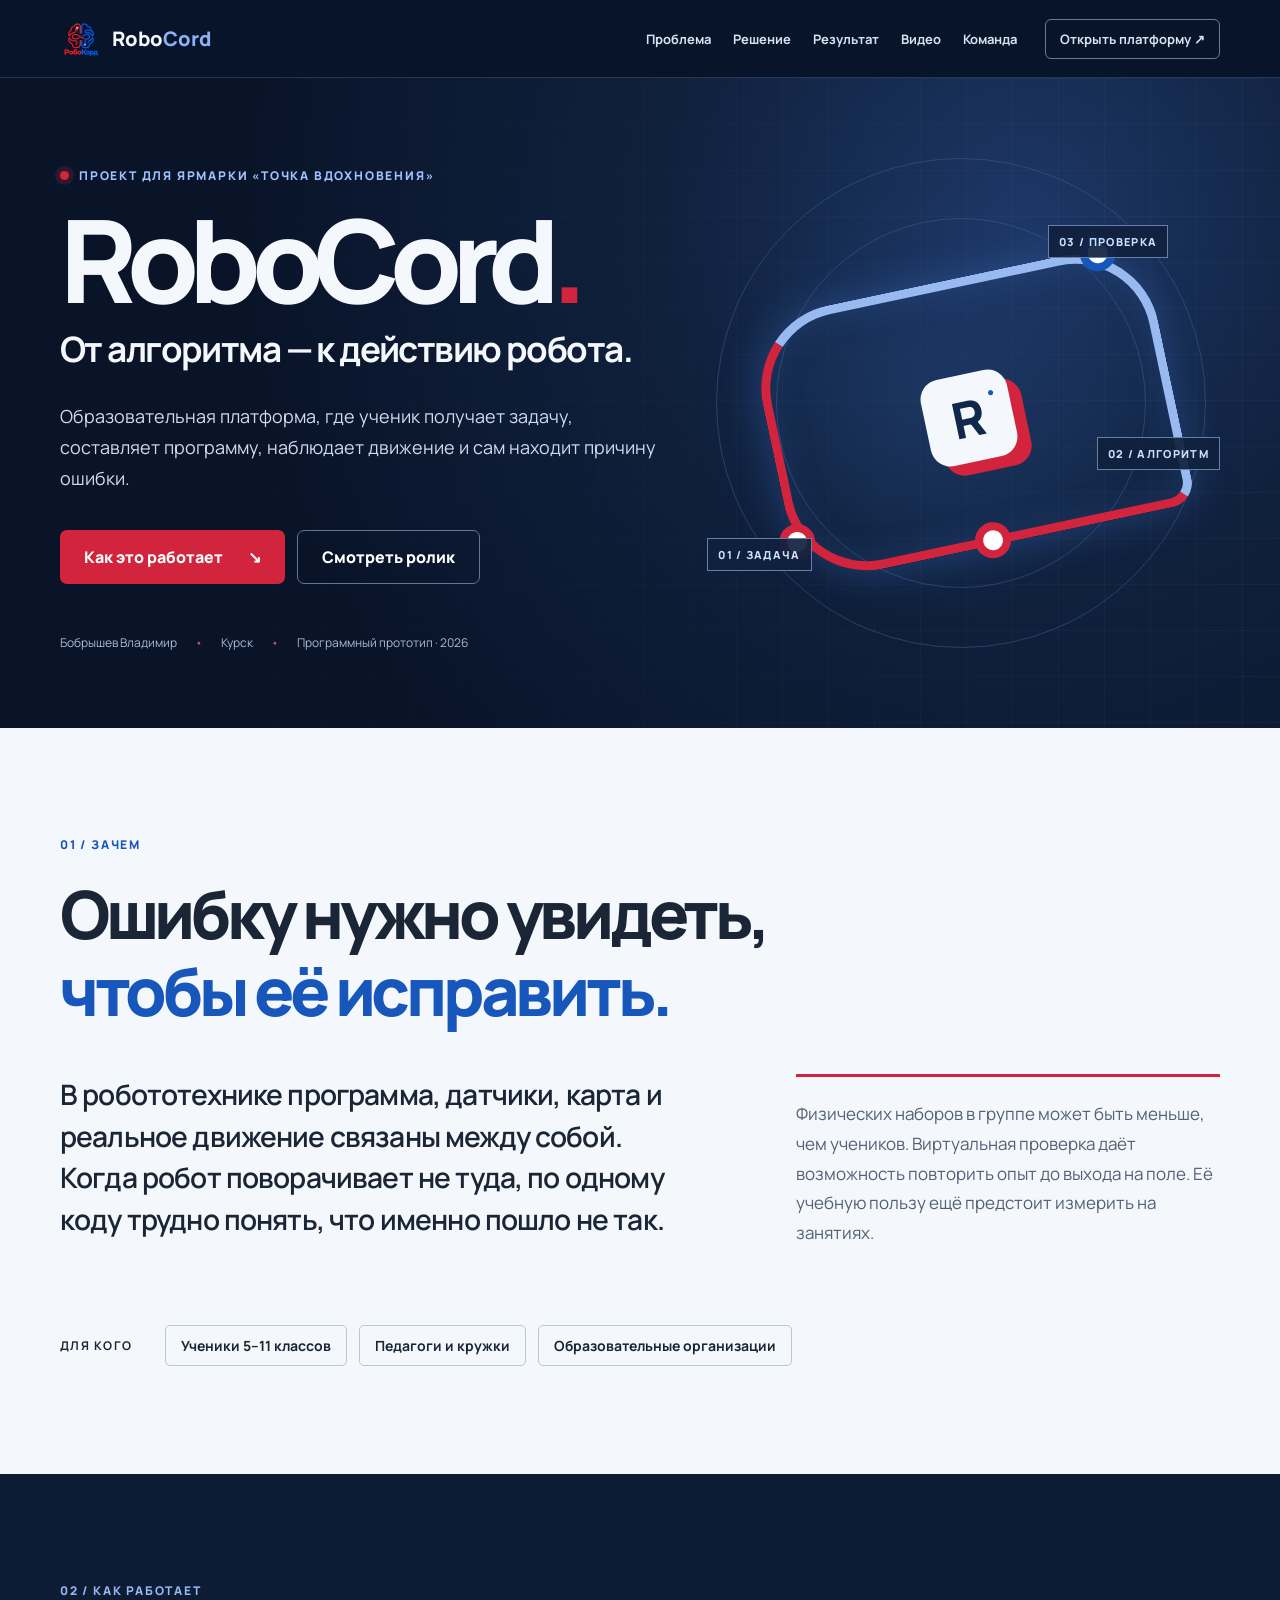
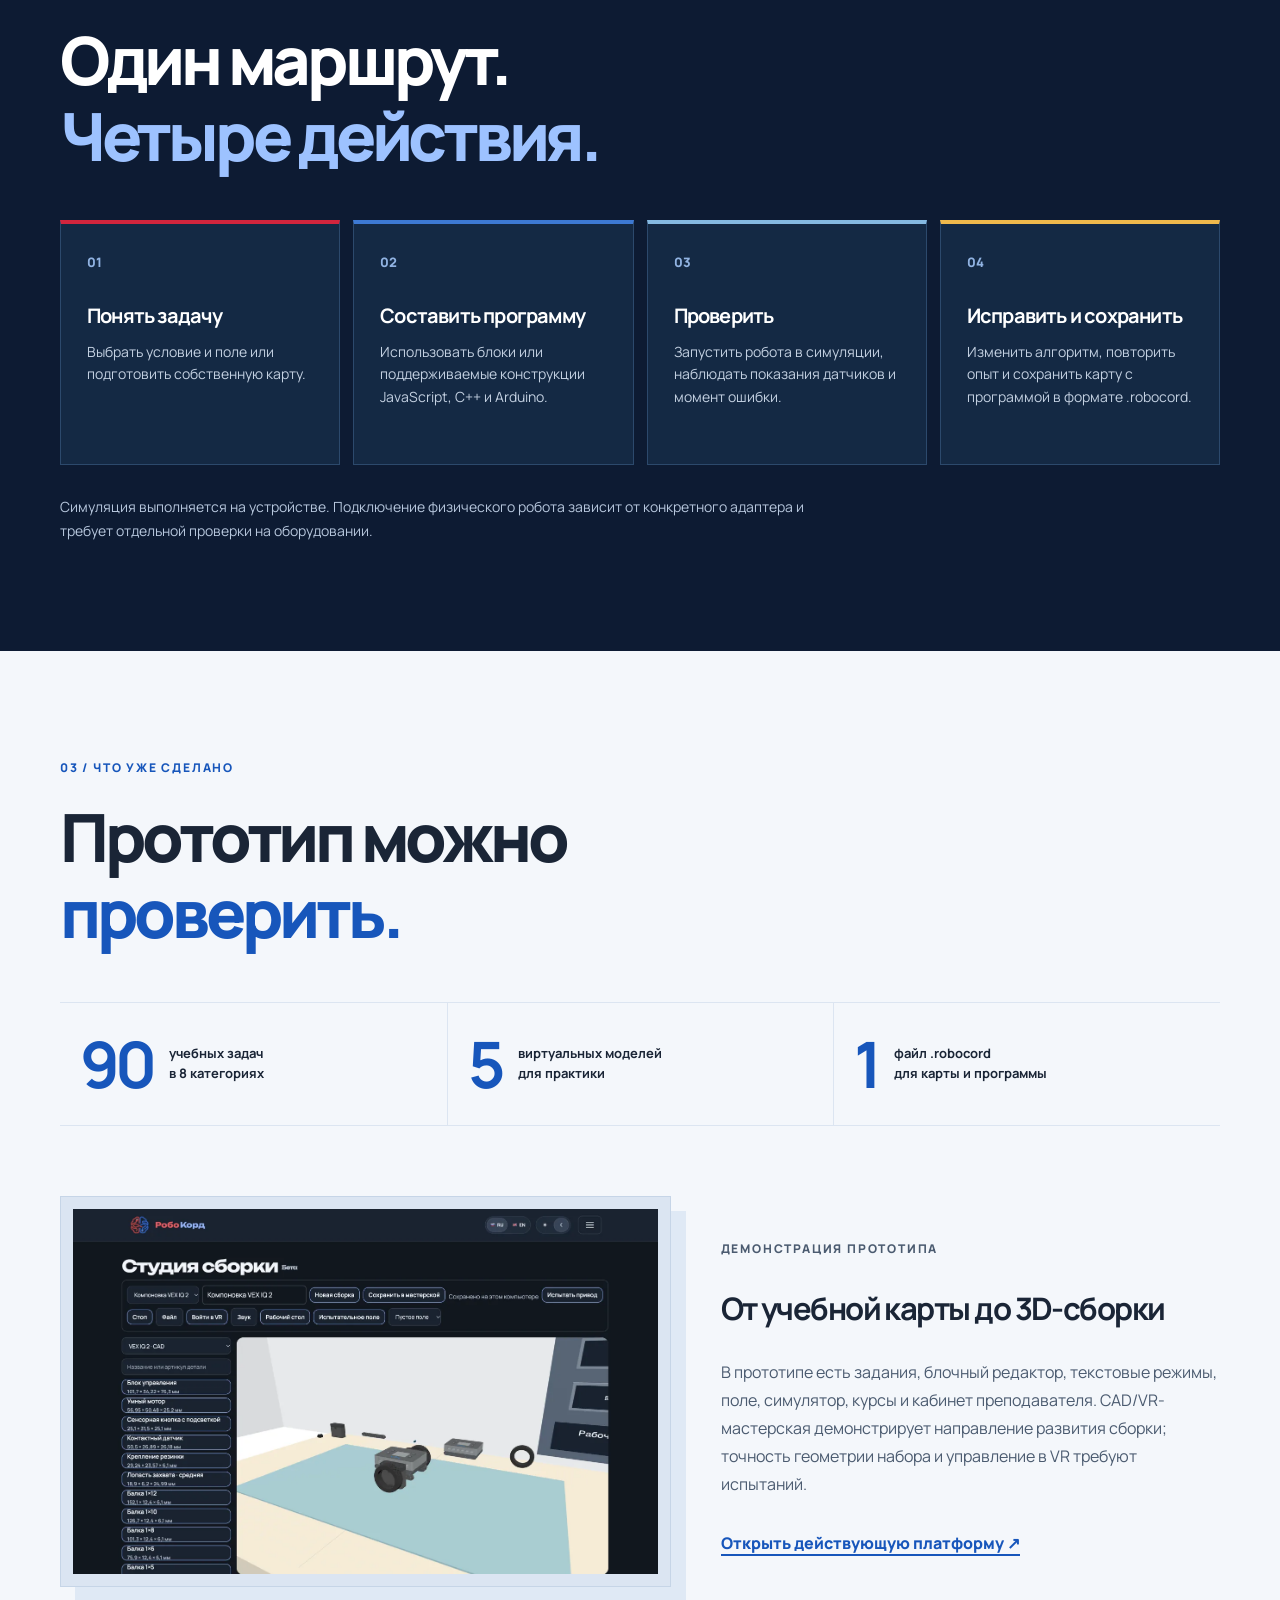
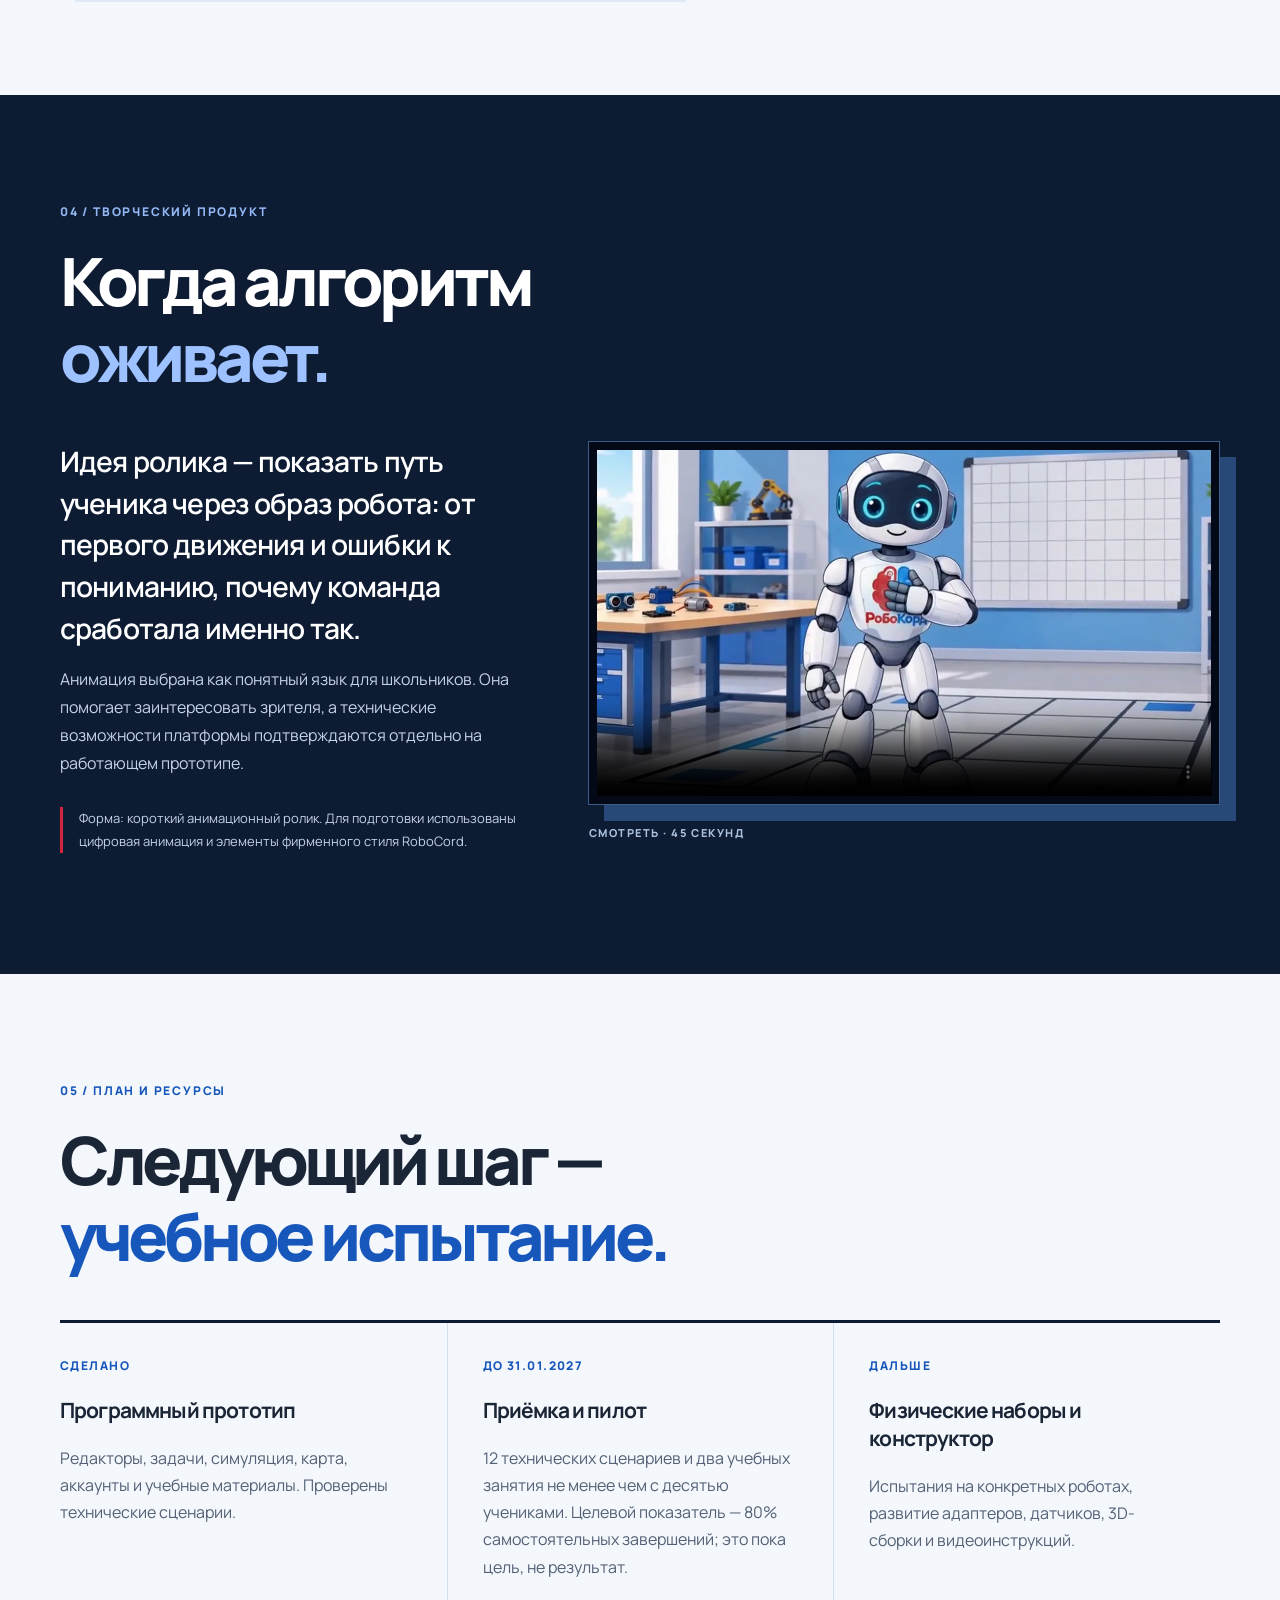
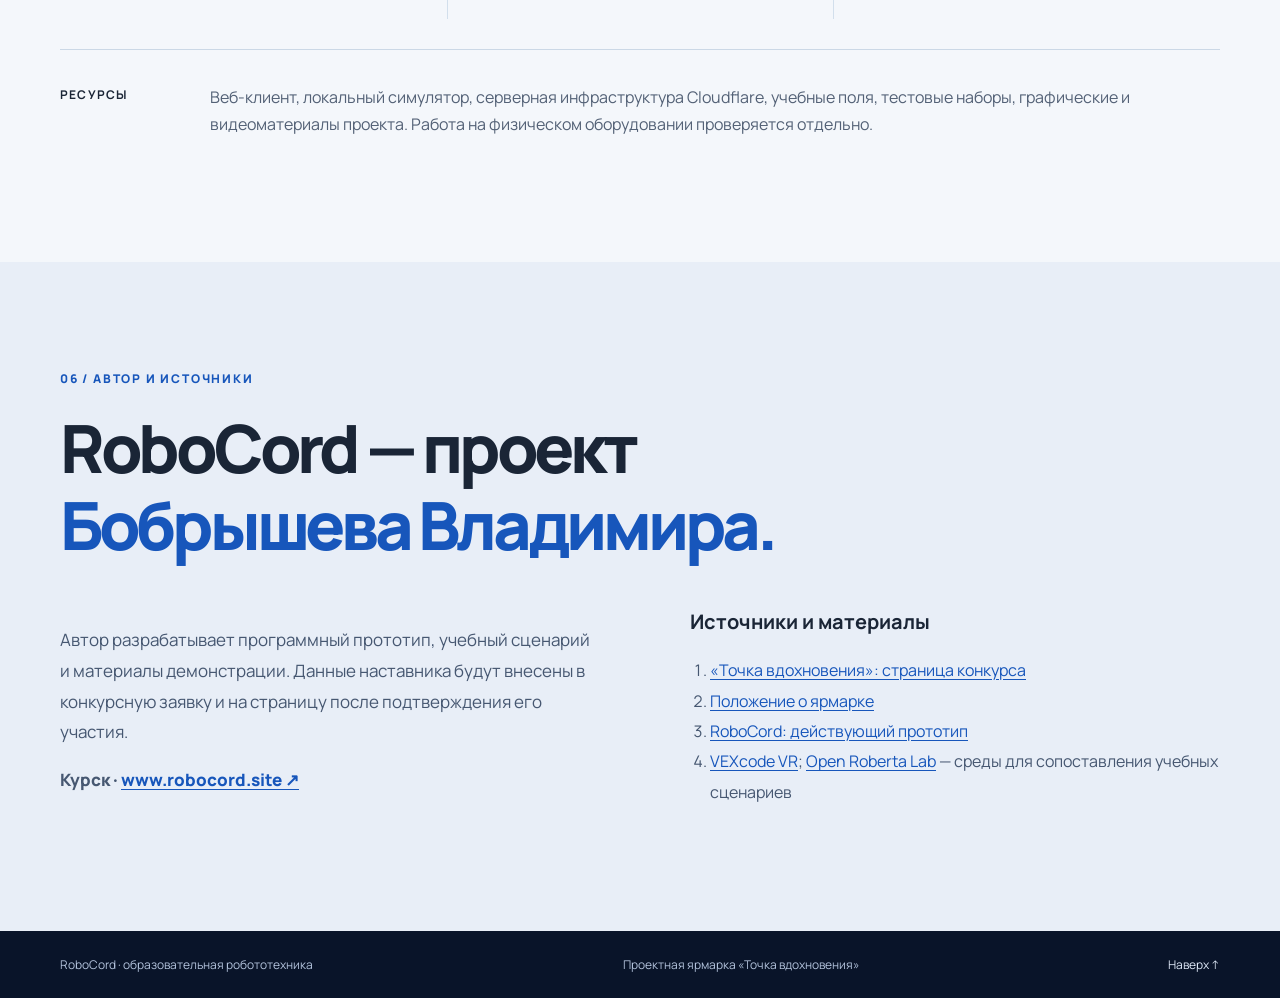
==== competition/inspiration-point/index.html @ 98445f38 "Add RoboCord inspiration point competition landing" ====
<!doctype html>
<html lang="ru">
<head>
  <meta charset="utf-8">
  <meta name="viewport" content="width=device-width, initial-scale=1">
  <meta name="theme-color" content="#0d1b33">
  <meta name="description" content="RoboCord — образовательная платформа, в которой ученик проходит путь от условия задачи до проверяемого движения робота.">
  <title>RoboCord — проект для «Точки вдохновения»</title>
  <link rel="icon" href="./assets/logo.png" type="image/png">
  <link rel="stylesheet" href="./style.css">
</head>
<body>
  <a class="skip" href="#main">К содержанию</a>
  <header class="topbar">
    <a class="brand" href="#top" aria-label="RoboCord, начало страницы"><img src="./assets/logo.png" alt="" width="42" height="42"><span>Robo<span>Cord</span></span></a>
    <nav aria-label="Разделы страницы">
      <a href="#problem">Проблема</a><a href="#solution">Решение</a><a href="#results">Результат</a><a href="#creative">Видео</a><a href="#team">Команда</a>
    </nav>
    <a class="top-link" href="https://www.robocord.site/" target="_blank" rel="noopener">Открыть платформу ↗</a>
  </header>
  <main id="main">
    <section class="hero" id="top">
      <div class="hero-grid" aria-hidden="true"></div>
      <div class="wrap hero-inner">
        <div class="hero-copy">
          <p class="eyebrow"><span class="dot"></span> Проект для ярмарки «Точка вдохновения»</p>
          <h1>RoboCord<span class="period">.</span></h1>
          <p class="hero-line">От алгоритма — к действию робота.</p>
          <p class="lead">Образовательная платформа, где ученик получает задачу, составляет программу, наблюдает движение и сам находит причину ошибки.</p>
          <div class="hero-actions"><a class="btn primary" href="#solution">Как это работает <span aria-hidden="true">↘</span></a><a class="btn ghost" href="#creative">Смотреть ролик</a></div>
          <div class="meta"><span>Бобрышев Владимир</span><span>Курск</span><span>Программный прототип · 2026</span></div>
        </div>
        <div class="hero-visual" aria-label="Схема пути от задачи к проверке">
          <div class="orbit orbit-one"></div><div class="orbit orbit-two"></div>
          <div class="track"><span class="track-start"></span><span class="track-turn"></span><span class="track-end"></span></div>
          <div class="robot-mark" aria-hidden="true">R<span>●</span></div>
          <div class="visual-note n1">01 / ЗАДАЧА</div><div class="visual-note n2">02 / АЛГОРИТМ</div><div class="visual-note n3">03 / ПРОВЕРКА</div>
        </div>
      </div>
    </section>

    <section class="section light" id="problem"><div class="wrap">
      <div class="section-head"><span class="number">01 / ЗАЧЕМ</span><h2>Ошибку нужно увидеть,<br><em>чтобы её исправить.</em></h2></div>
      <div class="two-col"><p class="large">В робототехнике программа, датчики, карта и реальное движение связаны между собой. Когда робот поворачивает не туда, по одному коду трудно понять, что именно пошло не так.</p><div class="aside"><span class="aside-line"></span><p>Физических наборов в группе может быть меньше, чем учеников. Виртуальная проверка даёт возможность повторить опыт до выхода на поле. Её учебную пользу ещё предстоит измерить на занятиях.</p></div></div>
      <div class="audience"><strong>Для кого</strong><span>Ученики 5–11 классов</span><span>Педагоги и кружки</span><span>Образовательные организации</span></div>
    </div></section>

    <section class="section dark" id="solution"><div class="wrap">
      <div class="section-head"><span class="number">02 / КАК РАБОТАЕТ</span><h2>Один маршрут.<br><em>Четыре действия.</em></h2></div>
      <div class="steps">
        <article><span>01</span><h3>Понять задачу</h3><p>Выбрать условие и поле или подготовить собственную карту.</p></article>
        <article><span>02</span><h3>Составить программу</h3><p>Использовать блоки или поддерживаемые конструкции JavaScript, C++ и Arduino.</p></article>
        <article><span>03</span><h3>Проверить</h3><p>Запустить робота в симуляции, наблюдать показания датчиков и момент ошибки.</p></article>
        <article><span>04</span><h3>Исправить и сохранить</h3><p>Изменить алгоритм, повторить опыт и сохранить карту с программой в формате .robocord.</p></article>
      </div>
      <p class="section-foot">Симуляция выполняется на устройстве. Подключение физического робота зависит от конкретного адаптера и требует отдельной проверки на оборудовании.</p>
    </div></section>

    <section class="section light" id="results"><div class="wrap">
      <div class="section-head"><span class="number">03 / ЧТО УЖЕ СДЕЛАНО</span><h2>Прототип можно<br><em>проверить.</em></h2></div>
      <div class="stats"><div><strong>90</strong><span>учебных задач<br>в 8 категориях</span></div><div><strong>5</strong><span>виртуальных моделей<br>для практики</span></div><div><strong>1</strong><span>файл .robocord<br>для карты и программы</span></div></div>
      <div class="evidence"><div class="evidence-image"><img src="./assets/cad.webp" alt="Экран конструктора RoboCord с демонстрационной 3D-сборкой" loading="lazy"></div><div class="evidence-copy"><p class="kicker">ДЕМОНСТРАЦИЯ ПРОТОТИПА</p><h3>От учебной карты до 3D-сборки</h3><p>В прототипе есть задания, блочный редактор, текстовые режимы, поле, симулятор, курсы и кабинет преподавателя. CAD/VR-мастерская демонстрирует направление развития сборки; точность геометрии набора и управление в VR требуют испытаний.</p><a class="inline-link" href="https://www.robocord.site/" target="_blank" rel="noopener">Открыть действующую платформу ↗</a></div></div>
    </div></section>

    <section class="section dark" id="creative"><div class="wrap">
      <div class="section-head"><span class="number">04 / ТВОРЧЕСКИЙ ПРОДУКТ</span><h2>Когда алгоритм<br><em>оживает.</em></h2></div>
      <div class="creative-grid"><div><p class="large">Идея ролика — показать путь ученика через образ робота: от первого движения и ошибки к пониманию, почему команда сработала именно так.</p><p>Анимация выбрана как понятный язык для школьников. Она помогает заинтересовать зрителя, а технические возможности платформы подтверждаются отдельно на работающем прототипе.</p><p class="caption">Форма: короткий анимационный ролик. Для подготовки использованы цифровая анимация и элементы фирменного стиля RoboCord.</p></div><div class="video-shell"><video controls preload="metadata" playsinline poster="./assets/video-poster.webp" aria-label="Анимационный ролик RoboCord"><source src="./assets/inspiration.mp4" type="video/mp4">Ваш браузер не поддерживает видео.</video><span class="video-label">СМОТРЕТЬ · 45 СЕКУНД</span></div></div>
    </div></section>

    <section class="section light" id="plan"><div class="wrap">
      <div class="section-head"><span class="number">05 / ПЛАН И РЕСУРСЫ</span><h2>Следующий шаг —<br><em>учебное испытание.</em></h2></div>
      <div class="timeline"><div><span>СДЕЛАНО</span><h3>Программный прототип</h3><p>Редакторы, задачи, симуляция, карта, аккаунты и учебные материалы. Проверены технические сценарии.</p></div><div><span>ДО 31.01.2027</span><h3>Приёмка и пилот</h3><p>12 технических сценариев и два учебных занятия не менее чем с десятью учениками. Целевой показатель — 80% самостоятельных завершений; это пока цель, не результат.</p></div><div><span>ДАЛЬШЕ</span><h3>Физические наборы и конструктор</h3><p>Испытания на конкретных роботах, развитие адаптеров, датчиков, 3D-сборки и видеоинструкций.</p></div></div>
      <div class="resources"><strong>Ресурсы</strong><p>Веб-клиент, локальный симулятор, серверная инфраструктура Cloudflare, учебные поля, тестовые наборы, графические и видеоматериалы проекта. Работа на физическом оборудовании проверяется отдельно.</p></div>
    </div></section>

    <section class="section bottom" id="team"><div class="wrap">
      <div class="section-head"><span class="number">06 / АВТОР И ИСТОЧНИКИ</span><h2>RoboCord — проект<br><em>Бобрышева Владимира.</em></h2></div>
      <div class="bottom-grid"><div><p>Автор разрабатывает программный прототип, учебный сценарий и материалы демонстрации. Данные наставника будут внесены в конкурсную заявку и на страницу после подтверждения его участия.</p><p class="contact">Курск · <a href="https://www.robocord.site/" target="_blank" rel="noopener">www.robocord.site ↗</a></p></div><div><h3>Источники и материалы</h3><ol><li><a href="https://expotechjunior.ru/inspiration_point" target="_blank" rel="noopener">«Точка вдохновения»: страница конкурса</a></li><li><a href="https://disk.yandex.ru/i/tKNtdREkOqdu2g" target="_blank" rel="noopener">Положение о ярмарке</a></li><li><a href="https://www.robocord.site/" target="_blank" rel="noopener">RoboCord: действующий прототип</a></li><li><a href="https://www.vexrobotics.com/vexcode/vr" target="_blank" rel="noopener">VEXcode VR</a>; <a href="https://lab.open-roberta.org/" target="_blank" rel="noopener">Open Roberta Lab</a> — среды для сопоставления учебных сценариев</li></ol></div></div>
    </div></section>
  </main>
  <footer><div class="wrap footer-inner"><span>RoboCord · образовательная робототехника</span><span>Проектная ярмарка «Точка вдохновения»</span><a href="#top">Наверх ↑</a></div></footer>
</body>
</html>
---- competition/inspiration-point/style.css ----
@import url('https://fonts.googleapis.com/css2?family=Manrope:wght@400;500;600;700;800&display=swap');
:root{--navy:#0d1b33;--deep:#091429;--blue:#1756bb;--red:#d2253d;--ink:#1a2536;--light:#f4f7fb;--muted:#a4b2c8;--line:#dce5f1}
*{box-sizing:border-box}html{scroll-behavior:smooth}body{margin:0;background:var(--deep);color:var(--light);font-family:Manrope,Arial,sans-serif}a{color:inherit}img,video{max-width:100%;display:block}button,a{touch-action:manipulation}.skip{position:absolute;left:-9999px;top:10px;background:white;color:var(--ink);padding:12px;z-index:20}.skip:focus{left:10px}.wrap{width:min(1160px,calc(100% - 48px));margin:auto}
.topbar{min-height:78px;padding:12px max(24px,calc((100vw - 1160px)/2));display:flex;align-items:center;gap:28px;background:rgba(9,20,41,.96);border-bottom:1px solid #263750;position:relative;z-index:5}.brand{display:flex;gap:10px;align-items:center;text-decoration:none;font-size:20px;font-weight:800;white-space:nowrap}.brand img{object-fit:contain}.brand span span{color:#8db2f2}.topbar nav{display:flex;gap:22px;margin-left:auto}.topbar nav a,.top-link{text-decoration:none;color:#d8e3f2;font-size:13px;font-weight:700}.topbar nav a:hover,.top-link:hover{color:#fff}.top-link{padding:10px 14px;border:1px solid #647b9e;border-radius:6px;white-space:nowrap}
.hero{position:relative;overflow:hidden;background:radial-gradient(circle at 80% 22%,#1d3766 0,#10213e 31%,var(--deep) 68%);min-height:650px}.hero-grid{position:absolute;inset:0;background-image:linear-gradient(#ffffff08 1px,transparent 1px),linear-gradient(90deg,#ffffff08 1px,transparent 1px);background-size:46px 46px;mask-image:linear-gradient(90deg,transparent,#000)}.hero-inner{position:relative;display:grid;grid-template-columns:1.08fr .92fr;gap:34px;align-items:center;min-height:650px;padding:70px 0}.eyebrow,.number,.kicker{font-weight:800;letter-spacing:.15em;font-size:12px;text-transform:uppercase}.eyebrow{color:#9fc3ff;display:flex;align-items:center;gap:10px}.dot{width:9px;height:9px;border-radius:50%;background:var(--red);box-shadow:0 0 0 5px #d2253d30}.hero h1{font-size:clamp(64px,9vw,132px);letter-spacing:-.085em;line-height:1;margin:18px 0 8px;font-weight:800}.period{color:var(--red)}.hero-line{font-size:clamp(21px,2.8vw,35px);font-weight:700;letter-spacing:-.045em;margin:0 0 28px}.lead{font-size:18px;line-height:1.72;color:#cfdbec;max-width:600px}.hero-actions{display:flex;gap:12px;flex-wrap:wrap;margin:36px 0 50px}.btn{padding:15px 24px;border-radius:7px;font-weight:800;text-decoration:none;display:inline-flex;gap:25px;align-items:center}.primary{background:var(--red);color:white}.primary:hover{background:#ed3550}.ghost{border:1px solid #607798;color:white}.ghost:hover{background:#223a5f}.meta{display:flex;flex-wrap:wrap;gap:18px;color:#aabbd1;font-size:12px}.meta span+span:before{content:'•';margin-right:18px;color:#e04a61}
.hero-visual{position:relative;height:480px;align-self:center;background:radial-gradient(circle at 45% 50%,#22447870 0,transparent 58%)}.orbit{position:absolute;border:1px solid #41628d80;border-radius:50%;left:50%;top:50%;transform:translate(-50%,-50%)}.orbit-one{width:370px;height:370px}.orbit-two{width:490px;height:490px}.track{position:absolute;left:13%;right:9%;top:24%;bottom:20%;border:9px solid #98baf1;border-left-color:var(--red);border-bottom-color:var(--red);border-radius:85px 85px 25px 85px;transform:rotate(-12deg);box-shadow:0 0 40px #5595ff40,inset 0 0 35px #5595ff25}.track-start,.track-end,.track-turn{position:absolute;width:20px;height:20px;border-radius:50%;background:white;box-shadow:0 0 0 8px #d2253d}.track-start{left:-14px;bottom:25px}.track-end{right:26px;top:-14px;box-shadow:0 0 0 8px #1756bb}.track-turn{left:46%;bottom:-14px}.robot-mark{position:absolute;top:44%;left:43%;width:88px;height:88px;border-radius:20px;background:#f4f7fb;color:#10284a;display:grid;place-items:center;font-size:50px;font-weight:800;transform:rotate(-12deg);box-shadow:12px 12px 0 #d2253d}.robot-mark span{font-size:12px;position:absolute;right:14px;top:14px;color:var(--blue)}.visual-note{position:absolute;color:#cce0ff;font-size:11px;letter-spacing:.12em;font-weight:800;background:#10213deb;padding:8px 10px;border:1px solid #6380a8}.n1{left:1%;bottom:15%}.n2{right:0;bottom:36%}.n3{right:10%;top:13%}
.section{padding:108px 0}.light{background:var(--light);color:var(--ink)}.dark{background:var(--navy);color:white}.section-head{margin-bottom:45px}.number{display:block;color:var(--blue);margin-bottom:23px}.dark .number{color:#93b8f4}h2{font-size:clamp(36px,5.2vw,68px);letter-spacing:-.064em;line-height:1.15;margin:0;font-weight:800}h2 em{font-style:normal;color:var(--blue)}.dark h2 em{color:#9dc2ff}.two-col{display:grid;grid-template-columns:1.2fr .8fr;gap:100px}.large{font-size:clamp(21px,2.2vw,29px);line-height:1.48;font-weight:600;letter-spacing:-.03em;margin:0}.aside{border-top:3px solid var(--red);font-size:17px;line-height:1.75;color:#536176}.aside p{margin-top:22px}.audience{display:flex;flex-wrap:wrap;gap:12px;margin-top:60px;align-items:center}.audience strong{font-size:12px;letter-spacing:.12em;text-transform:uppercase;margin-right:20px}.audience span{border:1px solid #b8c7db;border-radius:5px;padding:10px 15px;font-size:14px;font-weight:700}
.steps{display:grid;grid-template-columns:repeat(4,1fr);gap:13px}.steps article{background:#142944;border:1px solid #2c496c;border-top:4px solid var(--red);padding:26px;min-height:245px}.steps article:nth-child(2){border-top-color:#3d79d3}.steps article:nth-child(3){border-top-color:#85b9e1}.steps article:nth-child(4){border-top-color:#f0b94c}.steps article span{font-size:13px;color:#91b3e2;font-weight:800}.steps h3{font-size:20px;letter-spacing:-.04em;margin:30px 0 12px}.steps p{color:#c3d0e1;line-height:1.6;margin:0;font-size:14px}.section-foot{max-width:790px;margin:30px 0 0;color:#b7c7dd;font-size:14px;line-height:1.7}
.stats{display:grid;grid-template-columns:repeat(3,1fr);border-top:1px solid var(--line);border-bottom:1px solid var(--line);margin:50px 0 70px}.stats div{display:flex;gap:17px;align-items:center;padding:29px 20px}.stats div+div{border-left:1px solid var(--line)}.stats strong{font-size:64px;color:var(--blue);line-height:1;letter-spacing:-.08em}.stats span{font-size:13px;font-weight:700;line-height:1.5}.evidence{display:grid;grid-template-columns:1.1fr .9fr;gap:50px;align-items:center}.evidence-image{background:#dbe5f2;border:1px solid #c6d5e7;padding:12px;box-shadow:15px 15px 0 #dfe9f5}.evidence-image img{width:100%;aspect-ratio:16/10;object-fit:cover}.kicker{color:var(--red)}.evidence-copy h3{font-size:31px;letter-spacing:-.05em;line-height:1.2}.evidence-copy p{line-height:1.75;color:#4b5b70}.inline-link{display:inline-block;margin-top:18px;color:var(--blue);font-weight:800;text-decoration:none;border-bottom:2px solid var(--blue)}
.creative-grid{display:grid;grid-template-columns:.85fr 1.15fr;gap:60px;align-items:start}.creative-grid p:not(.large){line-height:1.75;color:#c5d3e6}.caption{font-size:13px;border-left:3px solid var(--red);padding-left:16px;margin-top:30px}.video-shell{position:relative;background:#030916;border:1px solid #3c5b86;padding:8px;box-shadow:16px 16px 0 #284977}.video-shell video{width:100%;aspect-ratio:16/9;object-fit:contain}.video-label{position:absolute;bottom:-36px;left:0;color:#a9bfdb;letter-spacing:.14em;font-size:11px;font-weight:800}
.timeline{display:grid;grid-template-columns:repeat(3,1fr);gap:0;border-top:3px solid var(--navy)}.timeline>div{padding:30px 35px 22px 0}.timeline>div+div{border-left:1px solid #d2dfec;padding-left:35px}.timeline span{font-size:12px;font-weight:800;color:var(--blue);letter-spacing:.12em}.timeline h3{font-size:21px;letter-spacing:-.04em}.timeline p,.resources p{color:#536176;line-height:1.7}.resources{display:grid;grid-template-columns:130px 1fr;gap:20px;border-top:1px solid #cbd8e6;margin-top:30px;padding-top:18px}.resources strong{text-transform:uppercase;font-size:12px;letter-spacing:.1em;margin-top:18px}
.bottom{background:#e8eef7;color:var(--ink)}.bottom-grid{display:grid;grid-template-columns:1fr 1fr;gap:100px}.bottom-grid p{line-height:1.8;color:#465771;font-size:17px}.bottom-grid h3{font-size:20px;margin-top:0}.bottom-grid ol{padding-left:20px;line-height:1.9;color:#465771}.bottom-grid a{color:#1756bb;text-underline-offset:3px}.contact{font-weight:800}.footer-inner{display:flex;flex-wrap:wrap;justify-content:space-between;gap:15px;padding:25px 0;color:#b3c3dc;font-size:12px}footer a{text-decoration:none;color:#dfe9f8}
@media(max-width:980px){.topbar nav{display:none}.top-link{margin-left:auto}.hero-inner{grid-template-columns:1fr}.hero-visual{height:330px;max-width:500px;width:100%;margin:auto}.orbit-one{width:260px;height:260px}.orbit-two{width:340px;height:340px}.steps{grid-template-columns:repeat(2,1fr)}.two-col,.evidence,.creative-grid,.bottom-grid{gap:35px}.section{padding:80px 0}}
@media(max-width:640px){.wrap{width:min(100% - 32px,1160px)}.topbar{padding:12px 16px}.top-link{font-size:11px}.hero-inner{padding:55px 0;min-height:auto}.hero-visual{height:270px}.orbit-one{width:220px;height:220px}.orbit-two{width:285px;height:285px}.track{border-width:6px}.robot-mark{width:65px;height:65px;font-size:36px}.hero-actions{margin-bottom:30px}.meta{gap:8px}.meta span+span:before{margin-right:8px}.two-col,.evidence,.creative-grid,.bottom-grid{grid-template-columns:1fr}.stats{grid-template-columns:1fr;margin:30px 0 55px}.stats div+div{border-left:0;border-top:1px solid var(--line)}.stats div{padding:14px 0}.stats strong{font-size:52px}.steps{grid-template-columns:1fr}.steps article{min-height:auto}.timeline{grid-template-columns:1fr}.timeline>div,.timeline>div+div{border-left:0;border-bottom:1px solid #d2dfec;padding:24px 0}.resources{grid-template-columns:1fr;gap:0}.section{padding:65px 0}.video-shell{margin-bottom:28px}.footer-inner{display:block}.footer-inner>*{display:block;margin-bottom:10px}}
@media(prefers-reduced-motion:reduce){html{scroll-behavior:auto}}
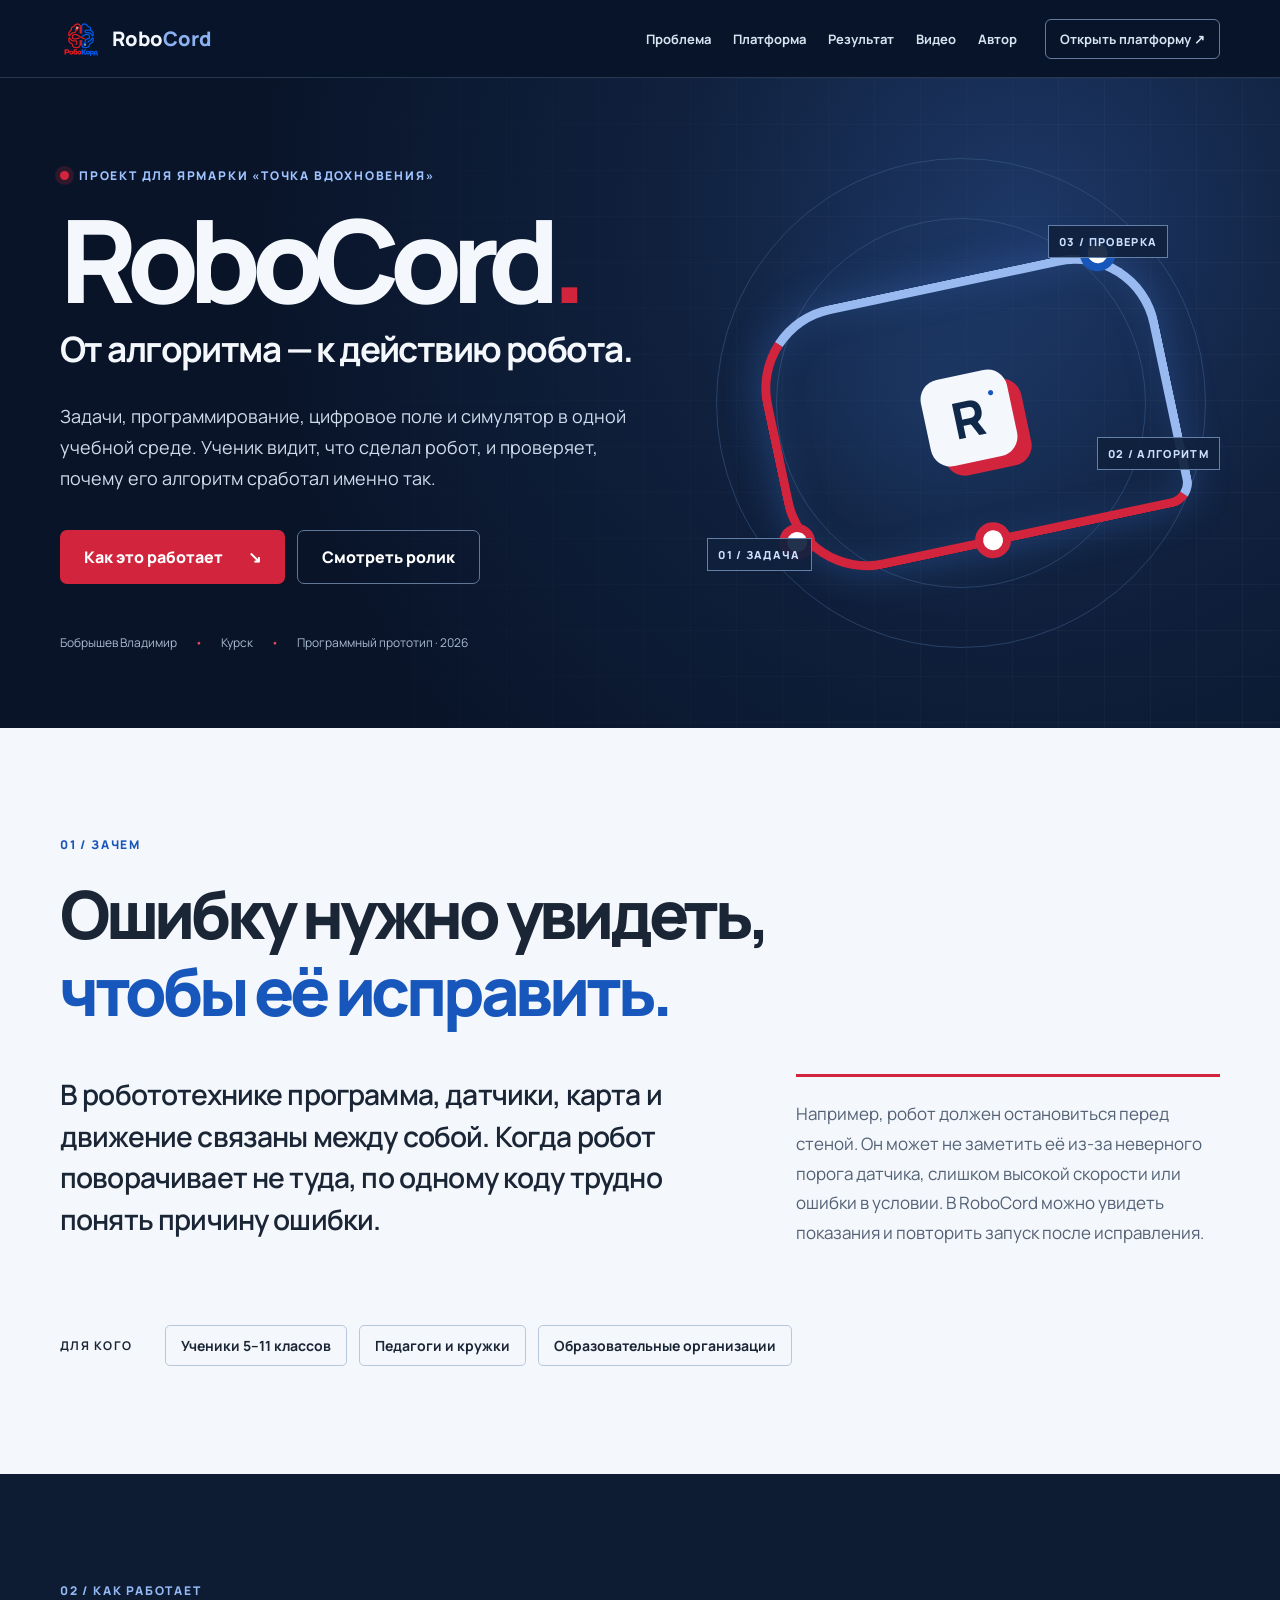
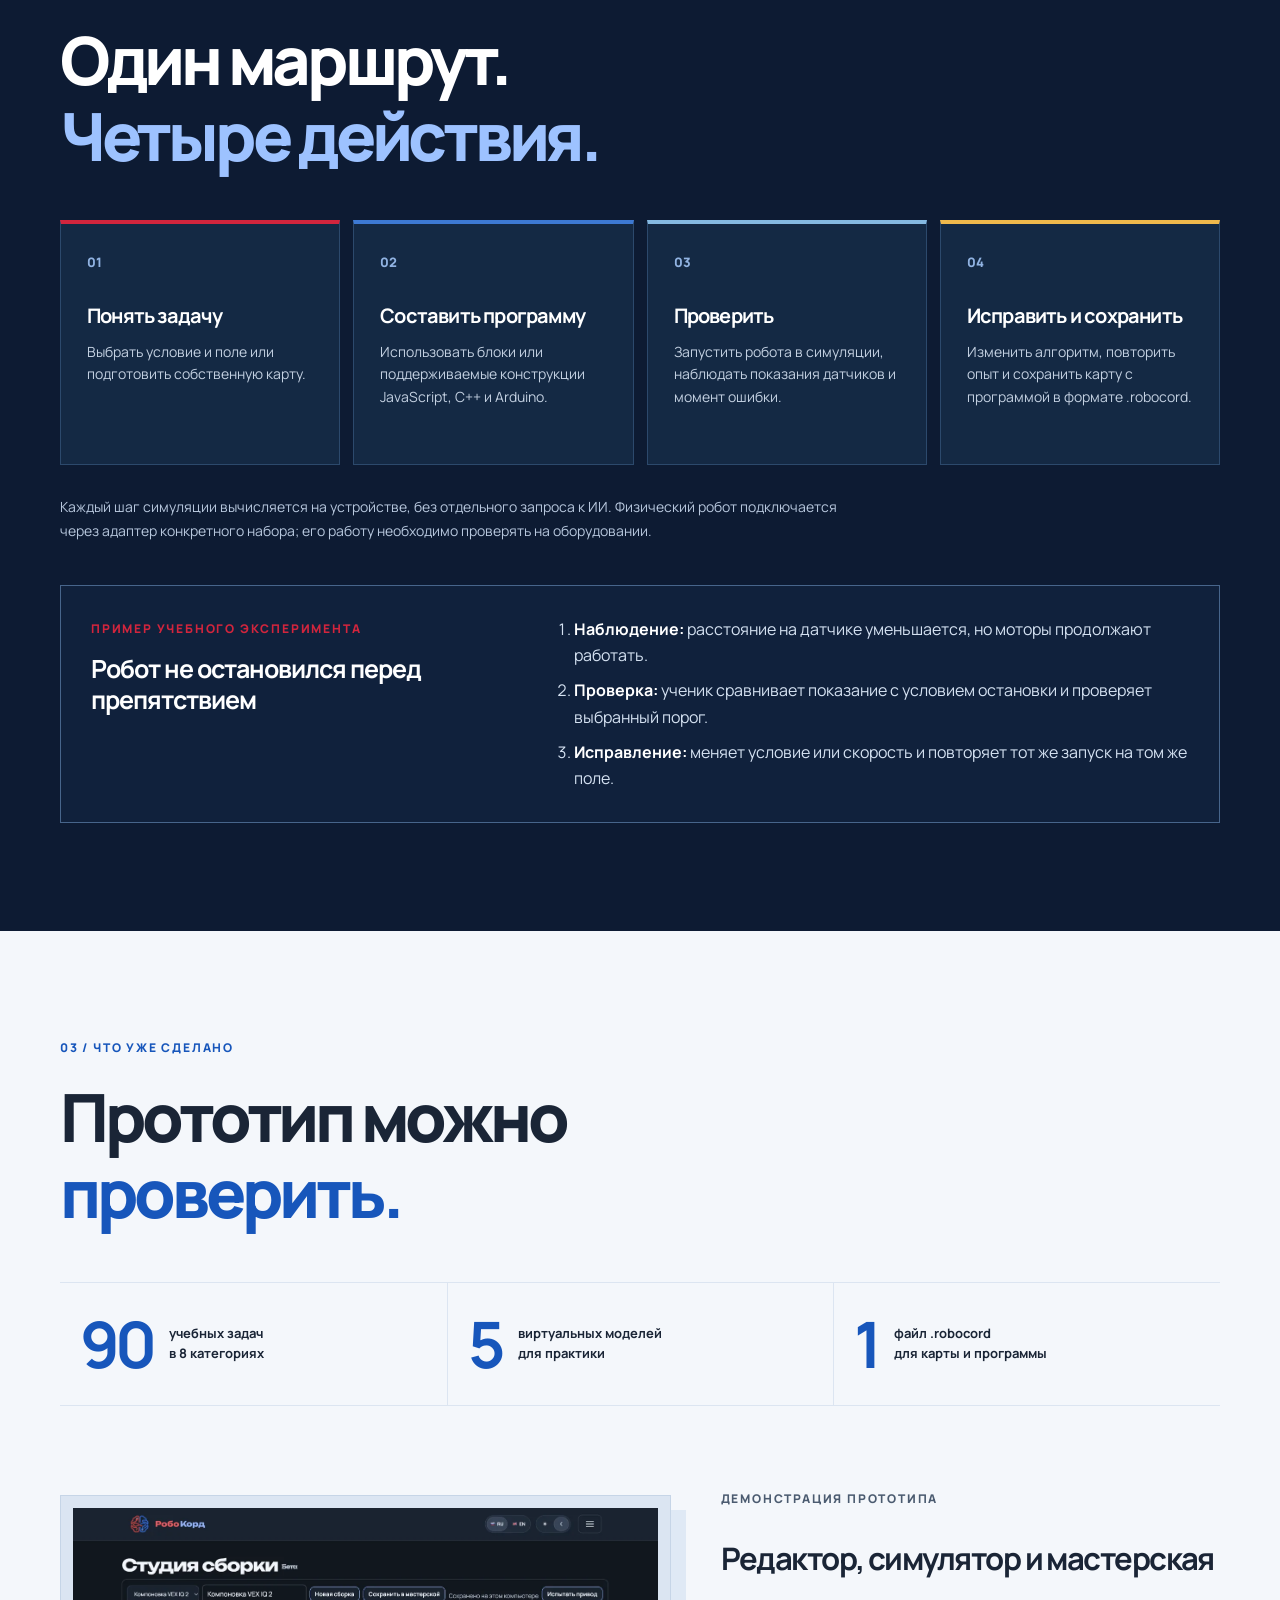
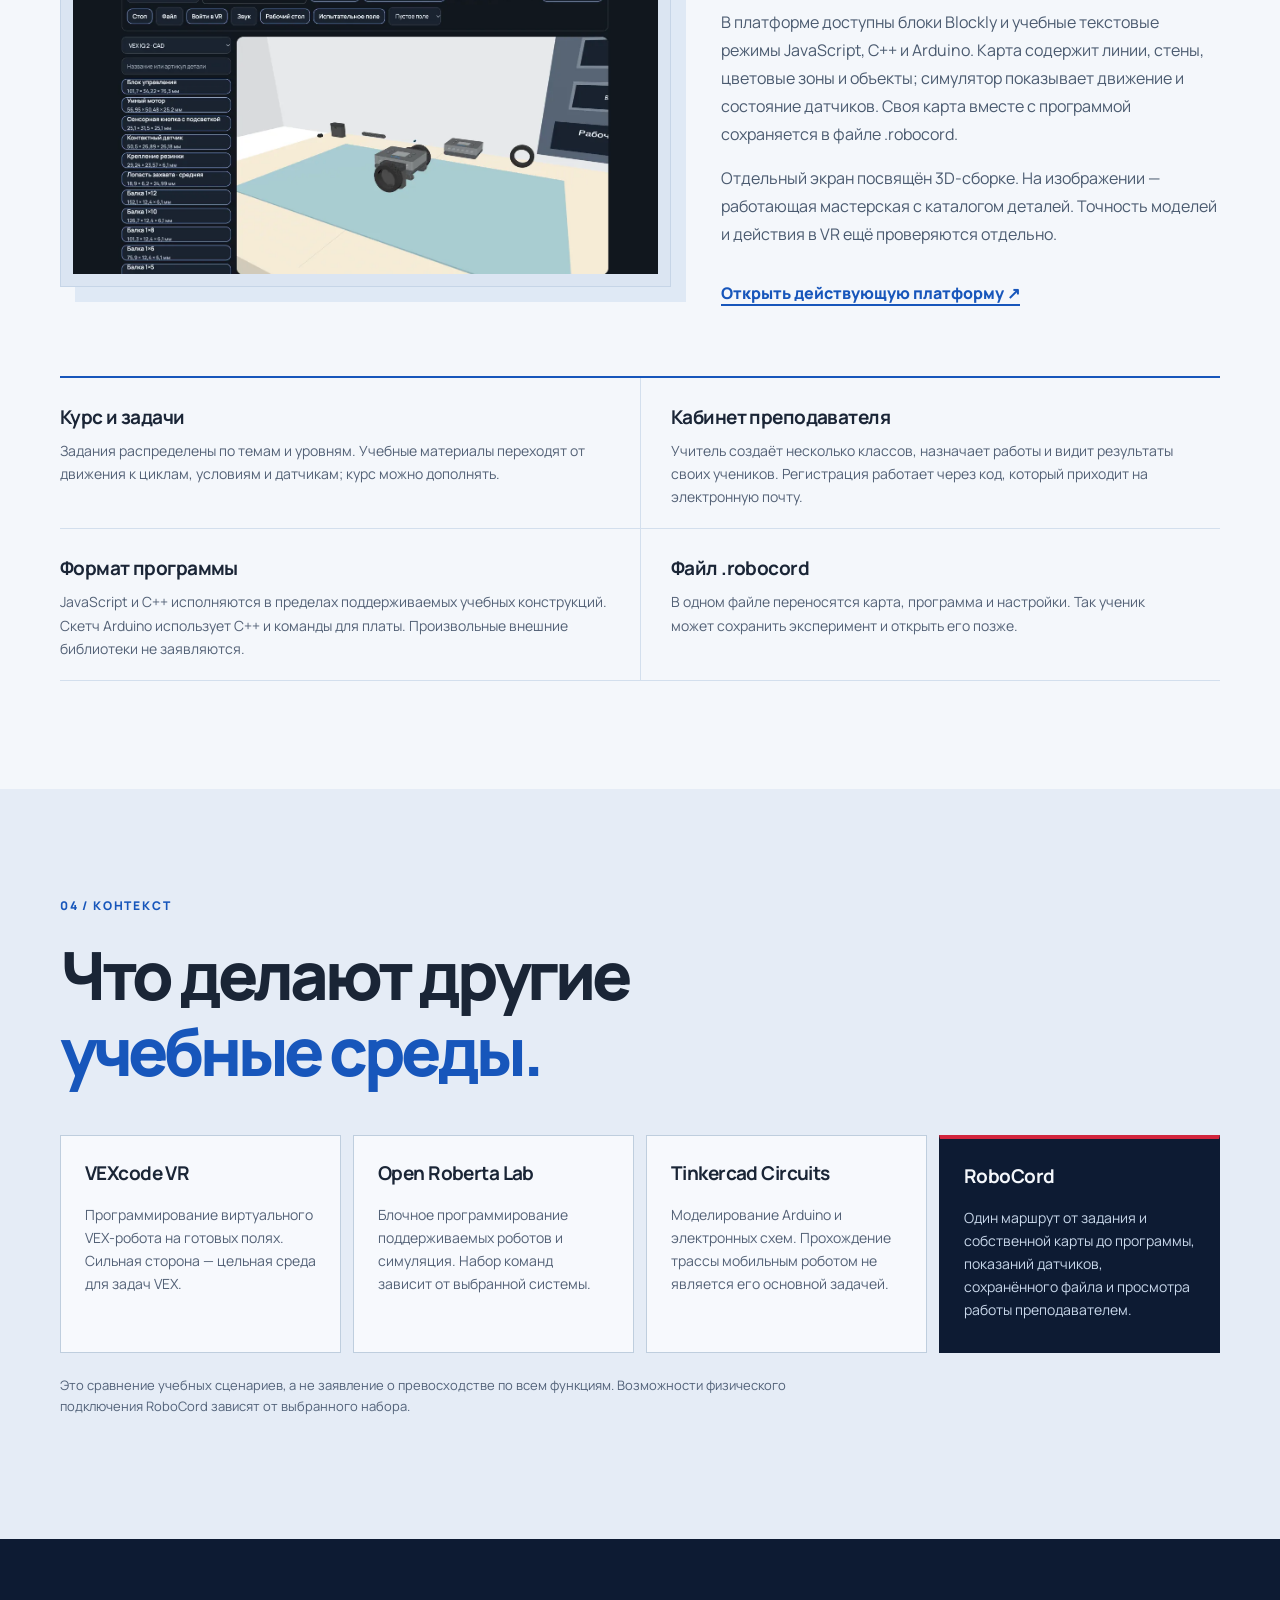
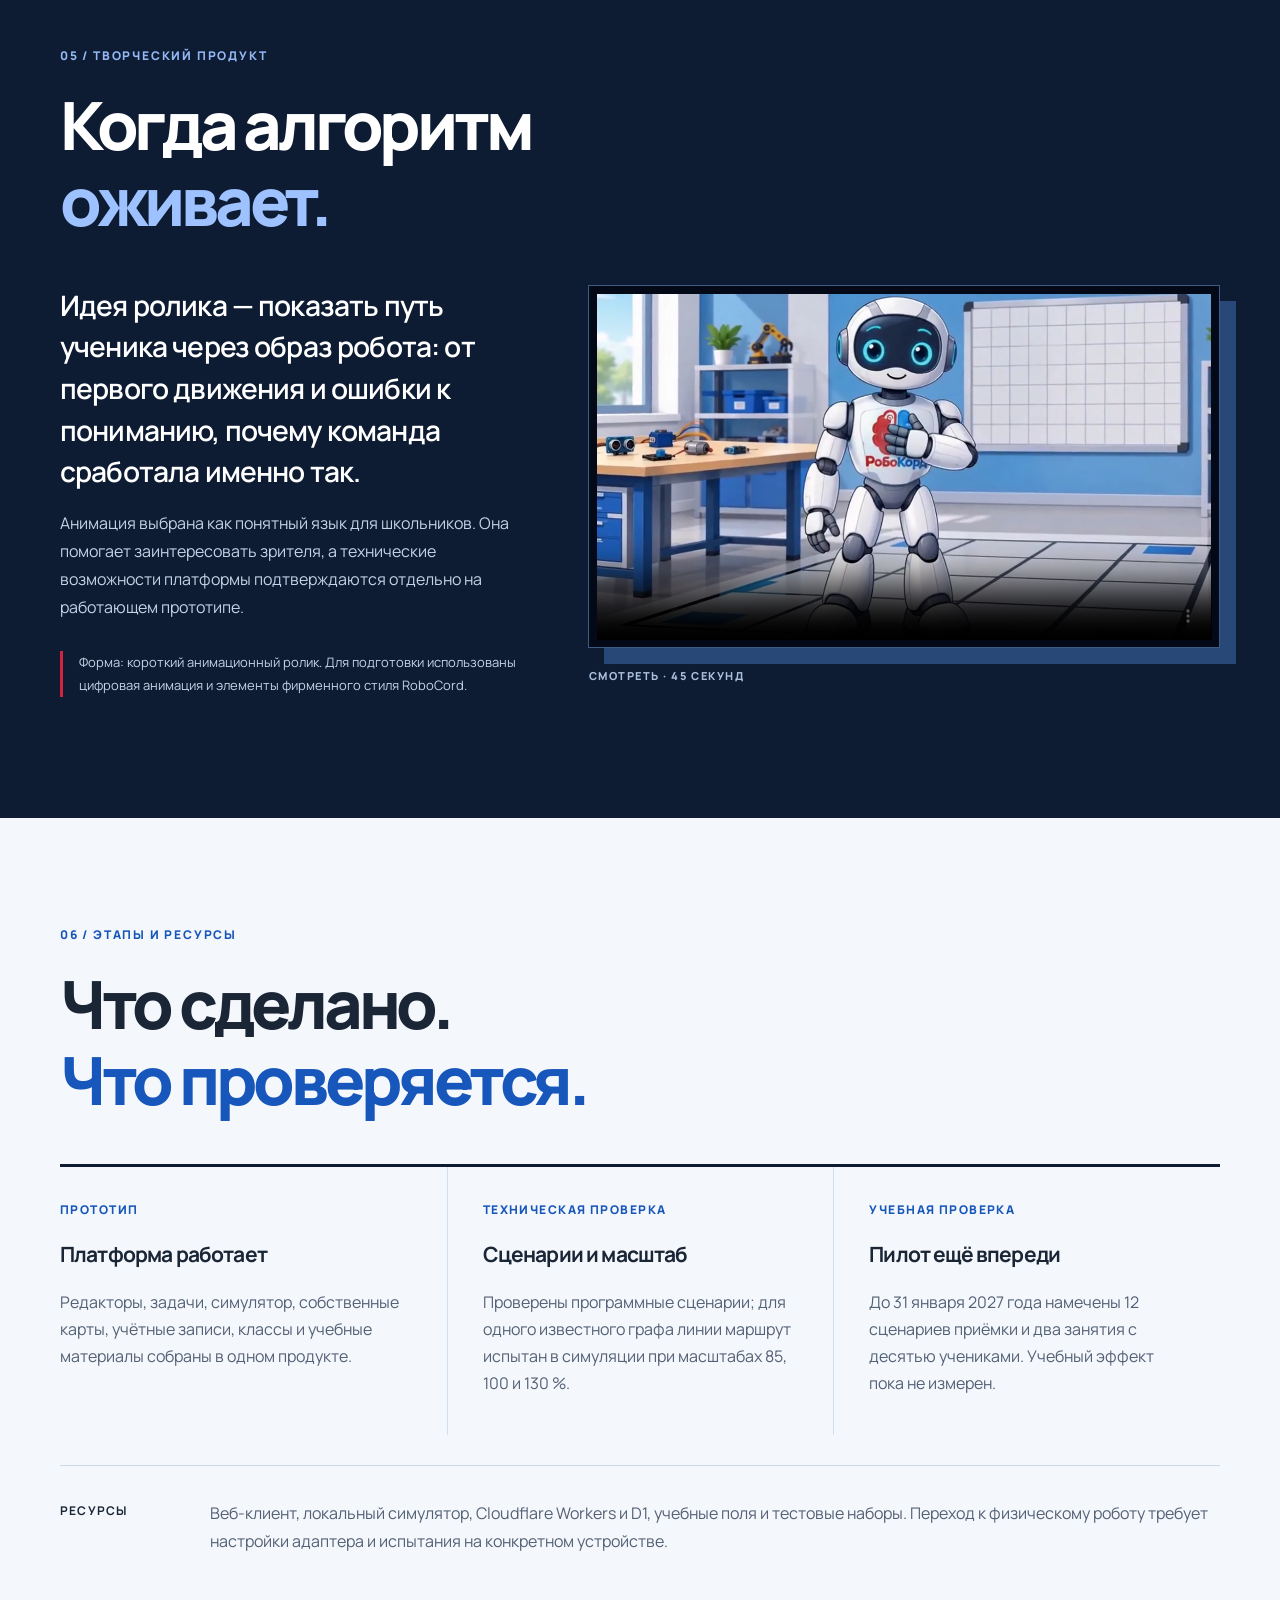
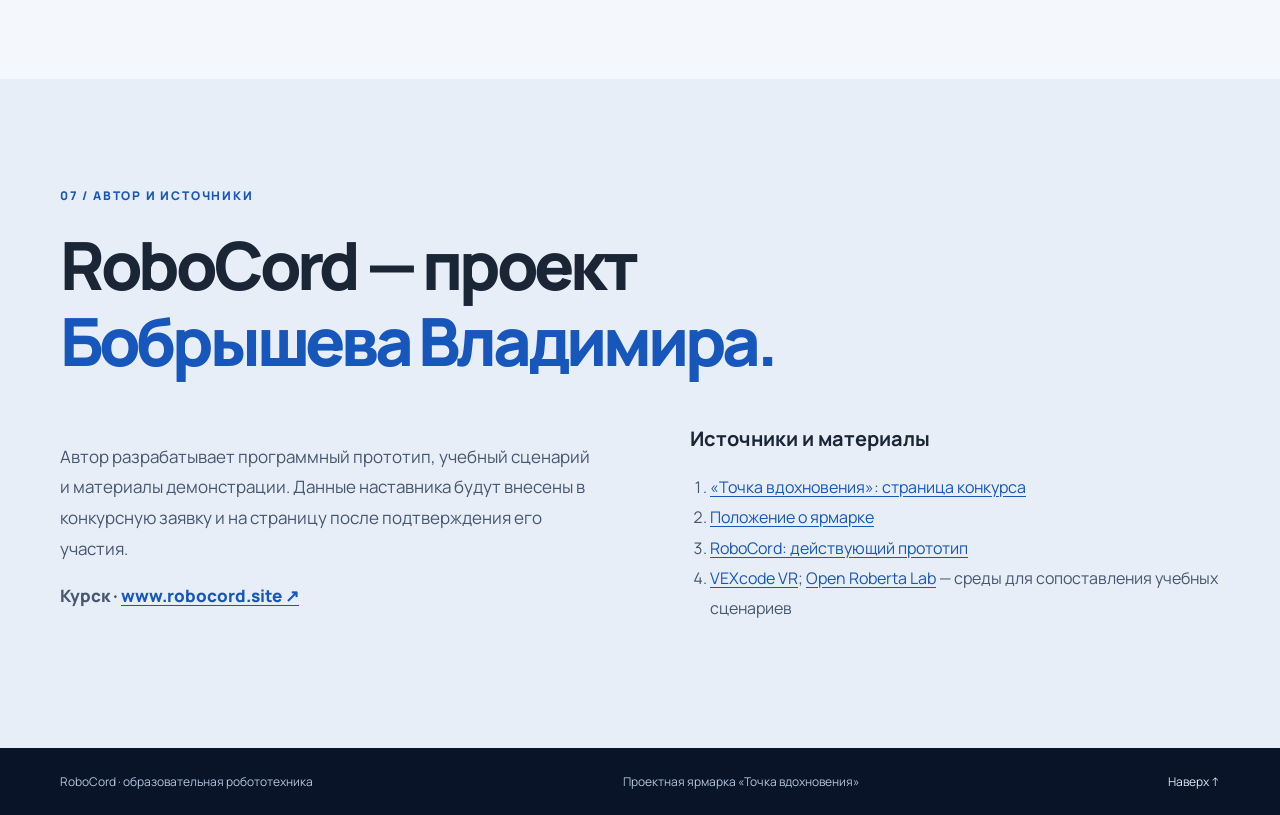
==== commit 3bdc96ac: "Expand competition page with prototype evidence and comparison" ====
--- a/competition/inspiration-point/index.html
+++ b/competition/inspiration-point/index.html
@@ -14,7 +14,7 @@
   <header class="topbar">
     <a class="brand" href="#top" aria-label="RoboCord, начало страницы"><img src="./assets/logo.png" alt="" width="42" height="42"><span>Robo<span>Cord</span></span></a>
     <nav aria-label="Разделы страницы">
-      <a href="#problem">Проблема</a><a href="#solution">Решение</a><a href="#results">Результат</a><a href="#creative">Видео</a><a href="#team">Команда</a>
+      <a href="#problem">Проблема</a><a href="#solution">Платформа</a><a href="#results">Результат</a><a href="#creative">Видео</a><a href="#team">Автор</a>
     </nav>
     <a class="top-link" href="https://www.robocord.site/" target="_blank" rel="noopener">Открыть платформу ↗</a>
   </header>
@@ -26,7 +26,7 @@
           <p class="eyebrow"><span class="dot"></span> Проект для ярмарки «Точка вдохновения»</p>
           <h1>RoboCord<span class="period">.</span></h1>
           <p class="hero-line">От алгоритма — к действию робота.</p>
-          <p class="lead">Образовательная платформа, где ученик получает задачу, составляет программу, наблюдает движение и сам находит причину ошибки.</p>
+          <p class="lead">Задачи, программирование, цифровое поле и симулятор в одной учебной среде. Ученик видит, что сделал робот, и проверяет, почему его алгоритм сработал именно так.</p>
           <div class="hero-actions"><a class="btn primary" href="#solution">Как это работает <span aria-hidden="true">↘</span></a><a class="btn ghost" href="#creative">Смотреть ролик</a></div>
           <div class="meta"><span>Бобрышев Владимир</span><span>Курск</span><span>Программный прототип · 2026</span></div>
         </div>
@@ -41,7 +41,7 @@
 
     <section class="section light" id="problem"><div class="wrap">
       <div class="section-head"><span class="number">01 / ЗАЧЕМ</span><h2>Ошибку нужно увидеть,<br><em>чтобы её исправить.</em></h2></div>
-      <div class="two-col"><p class="large">В робототехнике программа, датчики, карта и реальное движение связаны между собой. Когда робот поворачивает не туда, по одному коду трудно понять, что именно пошло не так.</p><div class="aside"><span class="aside-line"></span><p>Физических наборов в группе может быть меньше, чем учеников. Виртуальная проверка даёт возможность повторить опыт до выхода на поле. Её учебную пользу ещё предстоит измерить на занятиях.</p></div></div>
+      <div class="two-col"><p class="large">В робототехнике программа, датчики, карта и движение связаны между собой. Когда робот поворачивает не туда, по одному коду трудно понять причину ошибки.</p><div class="aside"><span class="aside-line"></span><p>Например, робот должен остановиться перед стеной. Он может не заметить её из-за неверного порога датчика, слишком высокой скорости или ошибки в условии. В RoboCord можно увидеть показания и повторить запуск после исправления.</p></div></div>
       <div class="audience"><strong>Для кого</strong><span>Ученики 5–11 классов</span><span>Педагоги и кружки</span><span>Образовательные организации</span></div>
     </div></section>
 
@@ -53,28 +53,36 @@
         <article><span>03</span><h3>Проверить</h3><p>Запустить робота в симуляции, наблюдать показания датчиков и момент ошибки.</p></article>
         <article><span>04</span><h3>Исправить и сохранить</h3><p>Изменить алгоритм, повторить опыт и сохранить карту с программой в формате .robocord.</p></article>
       </div>
-      <p class="section-foot">Симуляция выполняется на устройстве. Подключение физического робота зависит от конкретного адаптера и требует отдельной проверки на оборудовании.</p>
+      <p class="section-foot">Каждый шаг симуляции вычисляется на устройстве, без отдельного запроса к ИИ. Физический робот подключается через адаптер конкретного набора; его работу необходимо проверять на оборудовании.</p>
+      <div class="example-card"><div><span class="kicker">ПРИМЕР УЧЕБНОГО ЭКСПЕРИМЕНТА</span><h3>Робот не остановился перед препятствием</h3></div><ol><li><strong>Наблюдение:</strong> расстояние на датчике уменьшается, но моторы продолжают работать.</li><li><strong>Проверка:</strong> ученик сравнивает показание с условием остановки и проверяет выбранный порог.</li><li><strong>Исправление:</strong> меняет условие или скорость и повторяет тот же запуск на том же поле.</li></ol></div>
     </div></section>
 
     <section class="section light" id="results"><div class="wrap">
       <div class="section-head"><span class="number">03 / ЧТО УЖЕ СДЕЛАНО</span><h2>Прототип можно<br><em>проверить.</em></h2></div>
       <div class="stats"><div><strong>90</strong><span>учебных задач<br>в 8 категориях</span></div><div><strong>5</strong><span>виртуальных моделей<br>для практики</span></div><div><strong>1</strong><span>файл .robocord<br>для карты и программы</span></div></div>
-      <div class="evidence"><div class="evidence-image"><img src="./assets/cad.webp" alt="Экран конструктора RoboCord с демонстрационной 3D-сборкой" loading="lazy"></div><div class="evidence-copy"><p class="kicker">ДЕМОНСТРАЦИЯ ПРОТОТИПА</p><h3>От учебной карты до 3D-сборки</h3><p>В прототипе есть задания, блочный редактор, текстовые режимы, поле, симулятор, курсы и кабинет преподавателя. CAD/VR-мастерская демонстрирует направление развития сборки; точность геометрии набора и управление в VR требуют испытаний.</p><a class="inline-link" href="https://www.robocord.site/" target="_blank" rel="noopener">Открыть действующую платформу ↗</a></div></div>
+      <div class="evidence"><div class="evidence-image"><img src="./assets/cad.webp" alt="Экран RoboCord: каталог деталей и 3D-сборка учебного робота" loading="lazy"></div><div class="evidence-copy"><p class="kicker">ДЕМОНСТРАЦИЯ ПРОТОТИПА</p><h3>Редактор, симулятор и мастерская</h3><p>В платформе доступны блоки Blockly и учебные текстовые режимы JavaScript, C++ и Arduino. Карта содержит линии, стены, цветовые зоны и объекты; симулятор показывает движение и состояние датчиков. Своя карта вместе с программой сохраняется в файле .robocord.</p><p>Отдельный экран посвящён 3D-сборке. На изображении — работающая мастерская с каталогом деталей. Точность моделей и действия в VR ещё проверяются отдельно.</p><a class="inline-link" href="https://www.robocord.site/" target="_blank" rel="noopener">Открыть действующую платформу ↗</a></div></div>
+      <div class="facts-grid"><article><h3>Курс и задачи</h3><p>Задания распределены по темам и уровням. Учебные материалы переходят от движения к циклам, условиям и датчикам; курс можно дополнять.</p></article><article><h3>Кабинет преподавателя</h3><p>Учитель создаёт несколько классов, назначает работы и видит результаты своих учеников. Регистрация работает через код, который приходит на электронную почту.</p></article><article><h3>Формат программы</h3><p>JavaScript и C++ исполняются в пределах поддерживаемых учебных конструкций. Скетч Arduino использует C++ и команды для платы. Произвольные внешние библиотеки не заявляются.</p></article><article><h3>Файл .robocord</h3><p>В одном файле переносятся карта, программа и настройки. Так ученик может сохранить эксперимент и открыть его позже.</p></article></div>
+    </div></section>
+
+    <section class="section compare-section" id="compare"><div class="wrap">
+      <div class="section-head"><span class="number">04 / КОНТЕКСТ</span><h2>Что делают другие<br><em>учебные среды.</em></h2></div>
+      <div class="compare-grid"><article><h3>VEXcode VR</h3><p>Программирование виртуального VEX-робота на готовых полях. Сильная сторона — цельная среда для задач VEX.</p></article><article><h3>Open Roberta Lab</h3><p>Блочное программирование поддерживаемых роботов и симуляция. Набор команд зависит от выбранной системы.</p></article><article><h3>Tinkercad Circuits</h3><p>Моделирование Arduino и электронных схем. Прохождение трассы мобильным роботом не является его основной задачей.</p></article><article class="ours"><h3>RoboCord</h3><p>Один маршрут от задания и собственной карты до программы, показаний датчиков, сохранённого файла и просмотра работы преподавателем.</p></article></div>
+      <p class="compare-note">Это сравнение учебных сценариев, а не заявление о превосходстве по всем функциям. Возможности физического подключения RoboCord зависят от выбранного набора.</p>
     </div></section>
 
     <section class="section dark" id="creative"><div class="wrap">
-      <div class="section-head"><span class="number">04 / ТВОРЧЕСКИЙ ПРОДУКТ</span><h2>Когда алгоритм<br><em>оживает.</em></h2></div>
+      <div class="section-head"><span class="number">05 / ТВОРЧЕСКИЙ ПРОДУКТ</span><h2>Когда алгоритм<br><em>оживает.</em></h2></div>
       <div class="creative-grid"><div><p class="large">Идея ролика — показать путь ученика через образ робота: от первого движения и ошибки к пониманию, почему команда сработала именно так.</p><p>Анимация выбрана как понятный язык для школьников. Она помогает заинтересовать зрителя, а технические возможности платформы подтверждаются отдельно на работающем прототипе.</p><p class="caption">Форма: короткий анимационный ролик. Для подготовки использованы цифровая анимация и элементы фирменного стиля RoboCord.</p></div><div class="video-shell"><video controls preload="metadata" playsinline poster="./assets/video-poster.webp" aria-label="Анимационный ролик RoboCord"><source src="./assets/inspiration.mp4" type="video/mp4">Ваш браузер не поддерживает видео.</video><span class="video-label">СМОТРЕТЬ · 45 СЕКУНД</span></div></div>
     </div></section>
 
     <section class="section light" id="plan"><div class="wrap">
-      <div class="section-head"><span class="number">05 / ПЛАН И РЕСУРСЫ</span><h2>Следующий шаг —<br><em>учебное испытание.</em></h2></div>
-      <div class="timeline"><div><span>СДЕЛАНО</span><h3>Программный прототип</h3><p>Редакторы, задачи, симуляция, карта, аккаунты и учебные материалы. Проверены технические сценарии.</p></div><div><span>ДО 31.01.2027</span><h3>Приёмка и пилот</h3><p>12 технических сценариев и два учебных занятия не менее чем с десятью учениками. Целевой показатель — 80% самостоятельных завершений; это пока цель, не результат.</p></div><div><span>ДАЛЬШЕ</span><h3>Физические наборы и конструктор</h3><p>Испытания на конкретных роботах, развитие адаптеров, датчиков, 3D-сборки и видеоинструкций.</p></div></div>
-      <div class="resources"><strong>Ресурсы</strong><p>Веб-клиент, локальный симулятор, серверная инфраструктура Cloudflare, учебные поля, тестовые наборы, графические и видеоматериалы проекта. Работа на физическом оборудовании проверяется отдельно.</p></div>
+      <div class="section-head"><span class="number">06 / ЭТАПЫ И РЕСУРСЫ</span><h2>Что сделано.<br><em>Что проверяется.</em></h2></div>
+      <div class="timeline"><div><span>ПРОТОТИП</span><h3>Платформа работает</h3><p>Редакторы, задачи, симулятор, собственные карты, учётные записи, классы и учебные материалы собраны в одном продукте.</p></div><div><span>ТЕХНИЧЕСКАЯ ПРОВЕРКА</span><h3>Сценарии и масштаб</h3><p>Проверены программные сценарии; для одного известного графа линии маршрут испытан в симуляции при масштабах 85, 100 и 130 %.</p></div><div><span>УЧЕБНАЯ ПРОВЕРКА</span><h3>Пилот ещё впереди</h3><p>До 31 января 2027 года намечены 12 сценариев приёмки и два занятия с десятью учениками. Учебный эффект пока не измерен.</p></div></div>
+      <div class="resources"><strong>Ресурсы</strong><p>Веб-клиент, локальный симулятор, Cloudflare Workers и D1, учебные поля и тестовые наборы. Переход к физическому роботу требует настройки адаптера и испытания на конкретном устройстве.</p></div>
     </div></section>
 
     <section class="section bottom" id="team"><div class="wrap">
-      <div class="section-head"><span class="number">06 / АВТОР И ИСТОЧНИКИ</span><h2>RoboCord — проект<br><em>Бобрышева Владимира.</em></h2></div>
+      <div class="section-head"><span class="number">07 / АВТОР И ИСТОЧНИКИ</span><h2>RoboCord — проект<br><em>Бобрышева Владимира.</em></h2></div>
       <div class="bottom-grid"><div><p>Автор разрабатывает программный прототип, учебный сценарий и материалы демонстрации. Данные наставника будут внесены в конкурсную заявку и на страницу после подтверждения его участия.</p><p class="contact">Курск · <a href="https://www.robocord.site/" target="_blank" rel="noopener">www.robocord.site ↗</a></p></div><div><h3>Источники и материалы</h3><ol><li><a href="https://expotechjunior.ru/inspiration_point" target="_blank" rel="noopener">«Точка вдохновения»: страница конкурса</a></li><li><a href="https://disk.yandex.ru/i/tKNtdREkOqdu2g" target="_blank" rel="noopener">Положение о ярмарке</a></li><li><a href="https://www.robocord.site/" target="_blank" rel="noopener">RoboCord: действующий прототип</a></li><li><a href="https://www.vexrobotics.com/vexcode/vr" target="_blank" rel="noopener">VEXcode VR</a>; <a href="https://lab.open-roberta.org/" target="_blank" rel="noopener">Open Roberta Lab</a> — среды для сопоставления учебных сценариев</li></ol></div></div>
     </div></section>
   </main>
--- a/competition/inspiration-point/style.css
+++ b/competition/inspiration-point/style.css
@@ -13,3 +13,8 @@
 @media(max-width:980px){.topbar nav{display:none}.top-link{margin-left:auto}.hero-inner{grid-template-columns:1fr}.hero-visual{height:330px;max-width:500px;width:100%;margin:auto}.orbit-one{width:260px;height:260px}.orbit-two{width:340px;height:340px}.steps{grid-template-columns:repeat(2,1fr)}.two-col,.evidence,.creative-grid,.bottom-grid{gap:35px}.section{padding:80px 0}}
 @media(max-width:640px){.wrap{width:min(100% - 32px,1160px)}.topbar{padding:12px 16px}.top-link{font-size:11px}.hero-inner{padding:55px 0;min-height:auto}.hero-visual{height:270px}.orbit-one{width:220px;height:220px}.orbit-two{width:285px;height:285px}.track{border-width:6px}.robot-mark{width:65px;height:65px;font-size:36px}.hero-actions{margin-bottom:30px}.meta{gap:8px}.meta span+span:before{margin-right:8px}.two-col,.evidence,.creative-grid,.bottom-grid{grid-template-columns:1fr}.stats{grid-template-columns:1fr;margin:30px 0 55px}.stats div+div{border-left:0;border-top:1px solid var(--line)}.stats div{padding:14px 0}.stats strong{font-size:52px}.steps{grid-template-columns:1fr}.steps article{min-height:auto}.timeline{grid-template-columns:1fr}.timeline>div,.timeline>div+div{border-left:0;border-bottom:1px solid #d2dfec;padding:24px 0}.resources{grid-template-columns:1fr;gap:0}.section{padding:65px 0}.video-shell{margin-bottom:28px}.footer-inner{display:block}.footer-inner>*{display:block;margin-bottom:10px}}
 @media(prefers-reduced-motion:reduce){html{scroll-behavior:auto}}
+.example-card{display:grid;grid-template-columns:.8fr 1.2fr;gap:36px;margin-top:42px;padding:30px;border:1px solid #47658b;background:#10213c}.example-card h3{font-size:25px;line-height:1.25;letter-spacing:-.04em;margin:15px 0 0}.example-card ol{margin:0;padding-left:22px;color:#d4e1f1;line-height:1.65}.example-card li+li{margin-top:9px}.example-card strong{color:#fff}
+.facts-grid{display:grid;grid-template-columns:repeat(2,1fr);gap:0;margin-top:70px;border-top:2px solid #1756bb}.facts-grid article{padding:26px 30px 20px 0;border-bottom:1px solid #d3dfed}.facts-grid article:nth-child(even){border-left:1px solid #d3dfed;padding-left:30px}.facts-grid h3{font-size:19px;margin:0 0 9px;letter-spacing:-.03em}.facts-grid p{margin:0;color:#536176;line-height:1.65;font-size:14px}
+.compare-section{background:#e5ecf6;color:#1a2536}.compare-grid{display:grid;grid-template-columns:repeat(4,1fr);gap:12px}.compare-grid article{padding:24px;background:#f7f9fd;border:1px solid #bfcede;min-height:218px}.compare-grid article.ours{background:#0d1b33;color:#f4f7fb;border-color:#0d1b33;border-top:4px solid #d2253d}.compare-grid h3{font-size:19px;margin:0 0 17px;letter-spacing:-.03em}.compare-grid p{font-size:14px;line-height:1.65;margin:0;color:#536176}.compare-grid .ours p{color:#c9d8eb}.compare-note{font-size:13px;color:#526279;line-height:1.65;margin-top:22px;max-width:800px}
+@media(max-width:980px){.compare-grid{grid-template-columns:repeat(2,1fr)}}
+@media(max-width:640px){.example-card,.facts-grid,.compare-grid{grid-template-columns:1fr}.facts-grid article:nth-child(even){border-left:0;padding-left:0}.example-card{padding:20px}.facts-grid{margin-top:45px}}
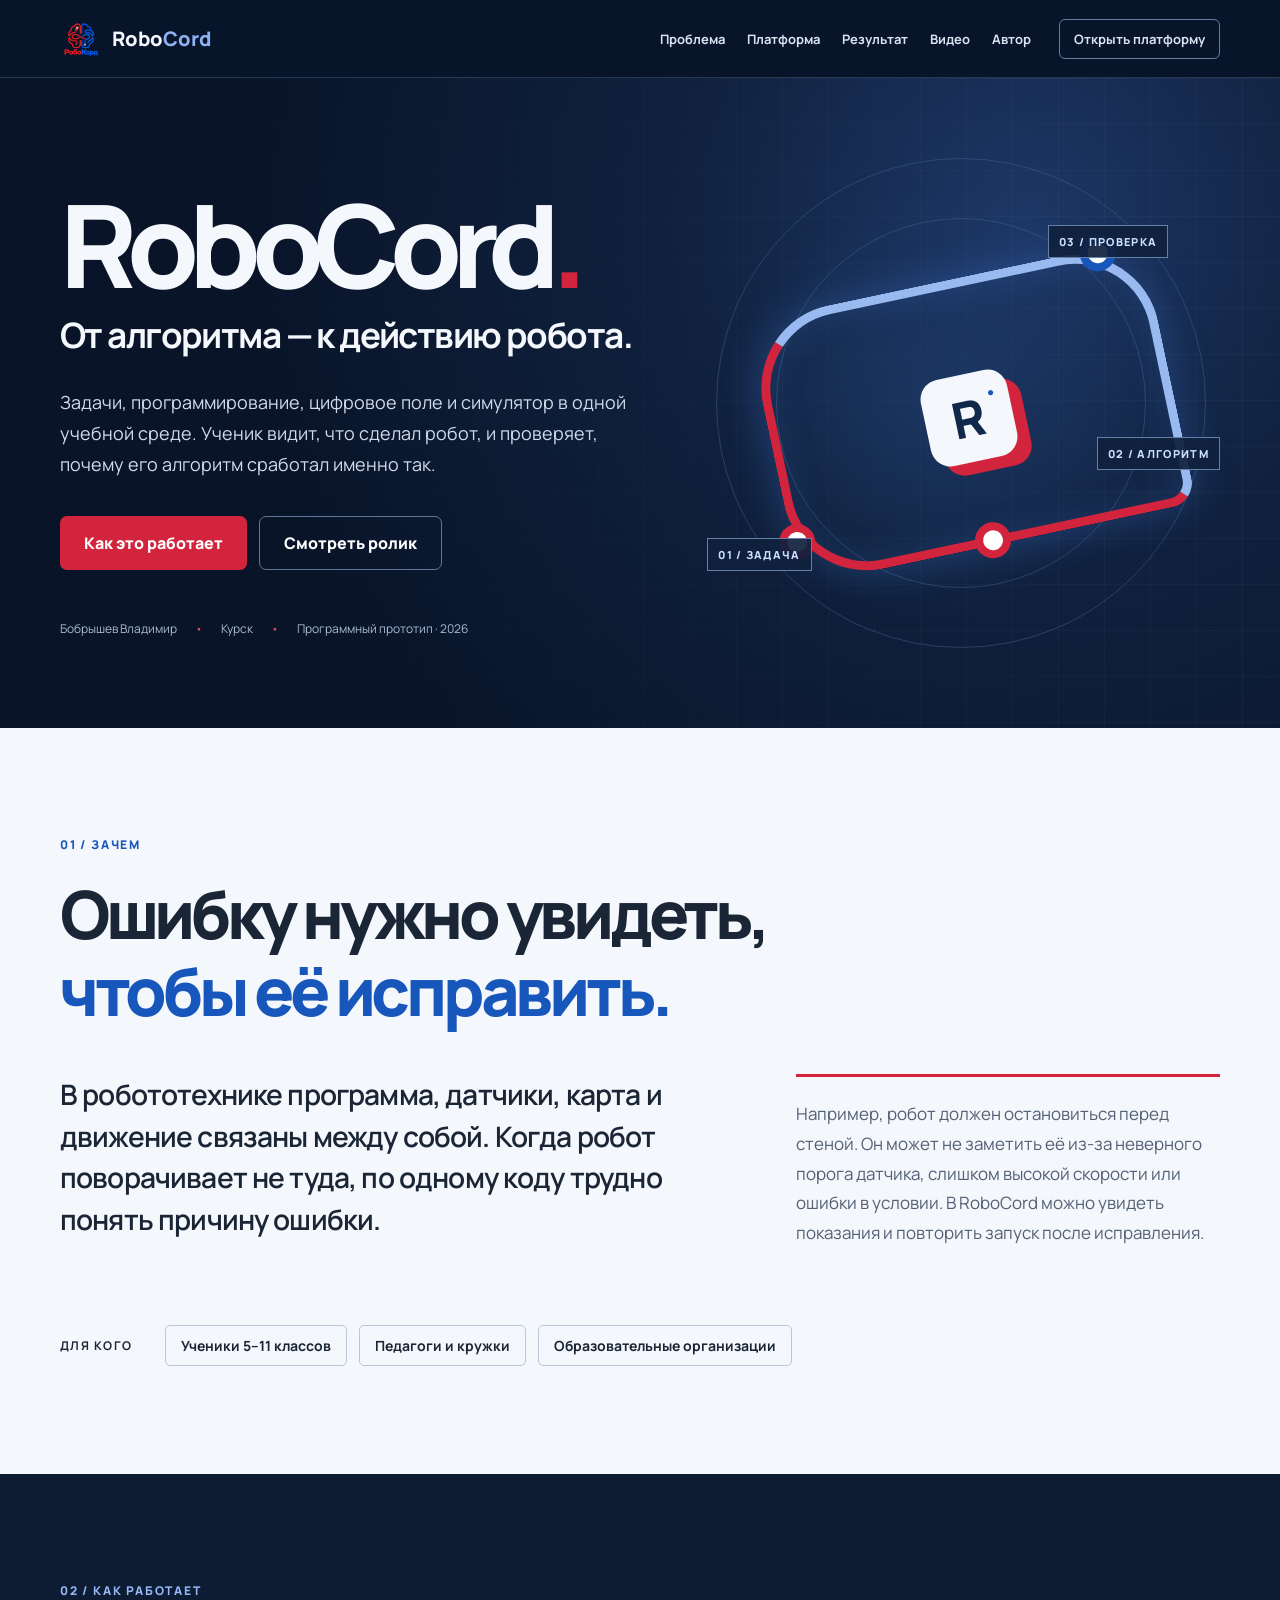
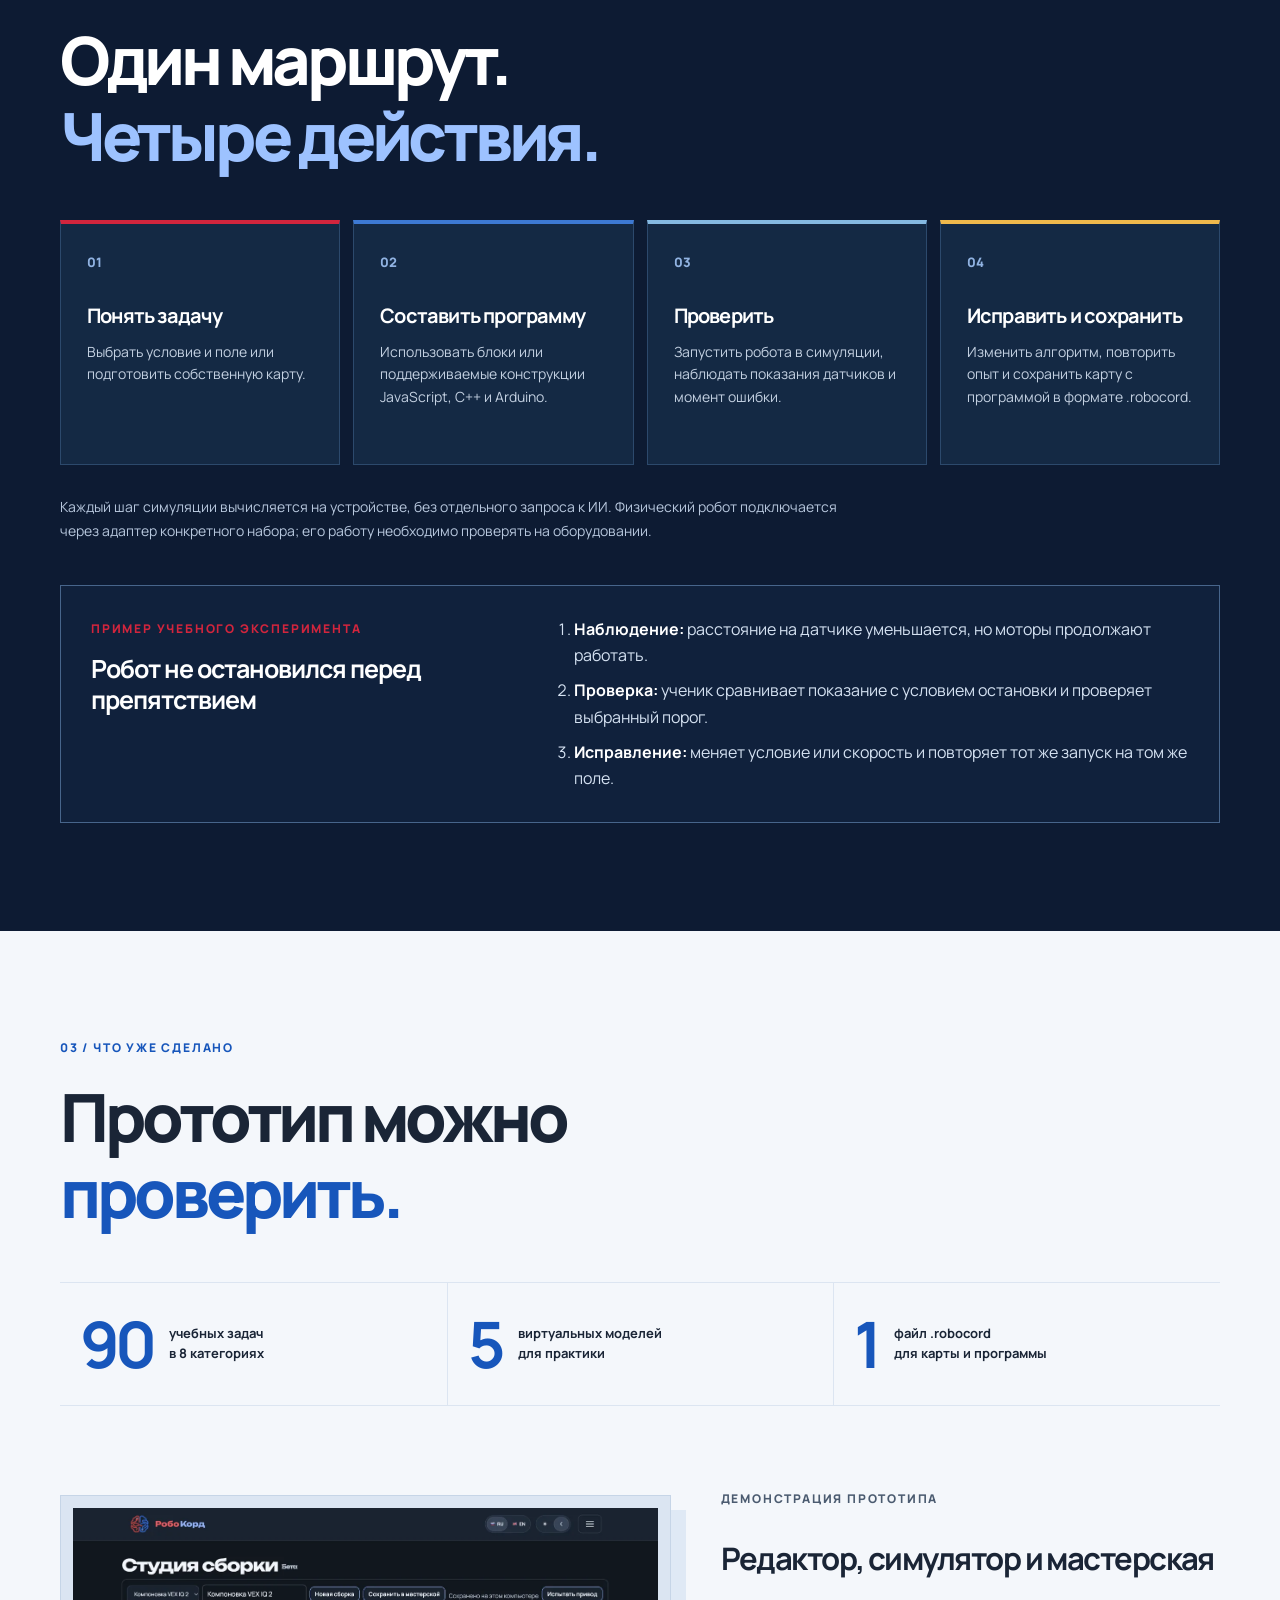
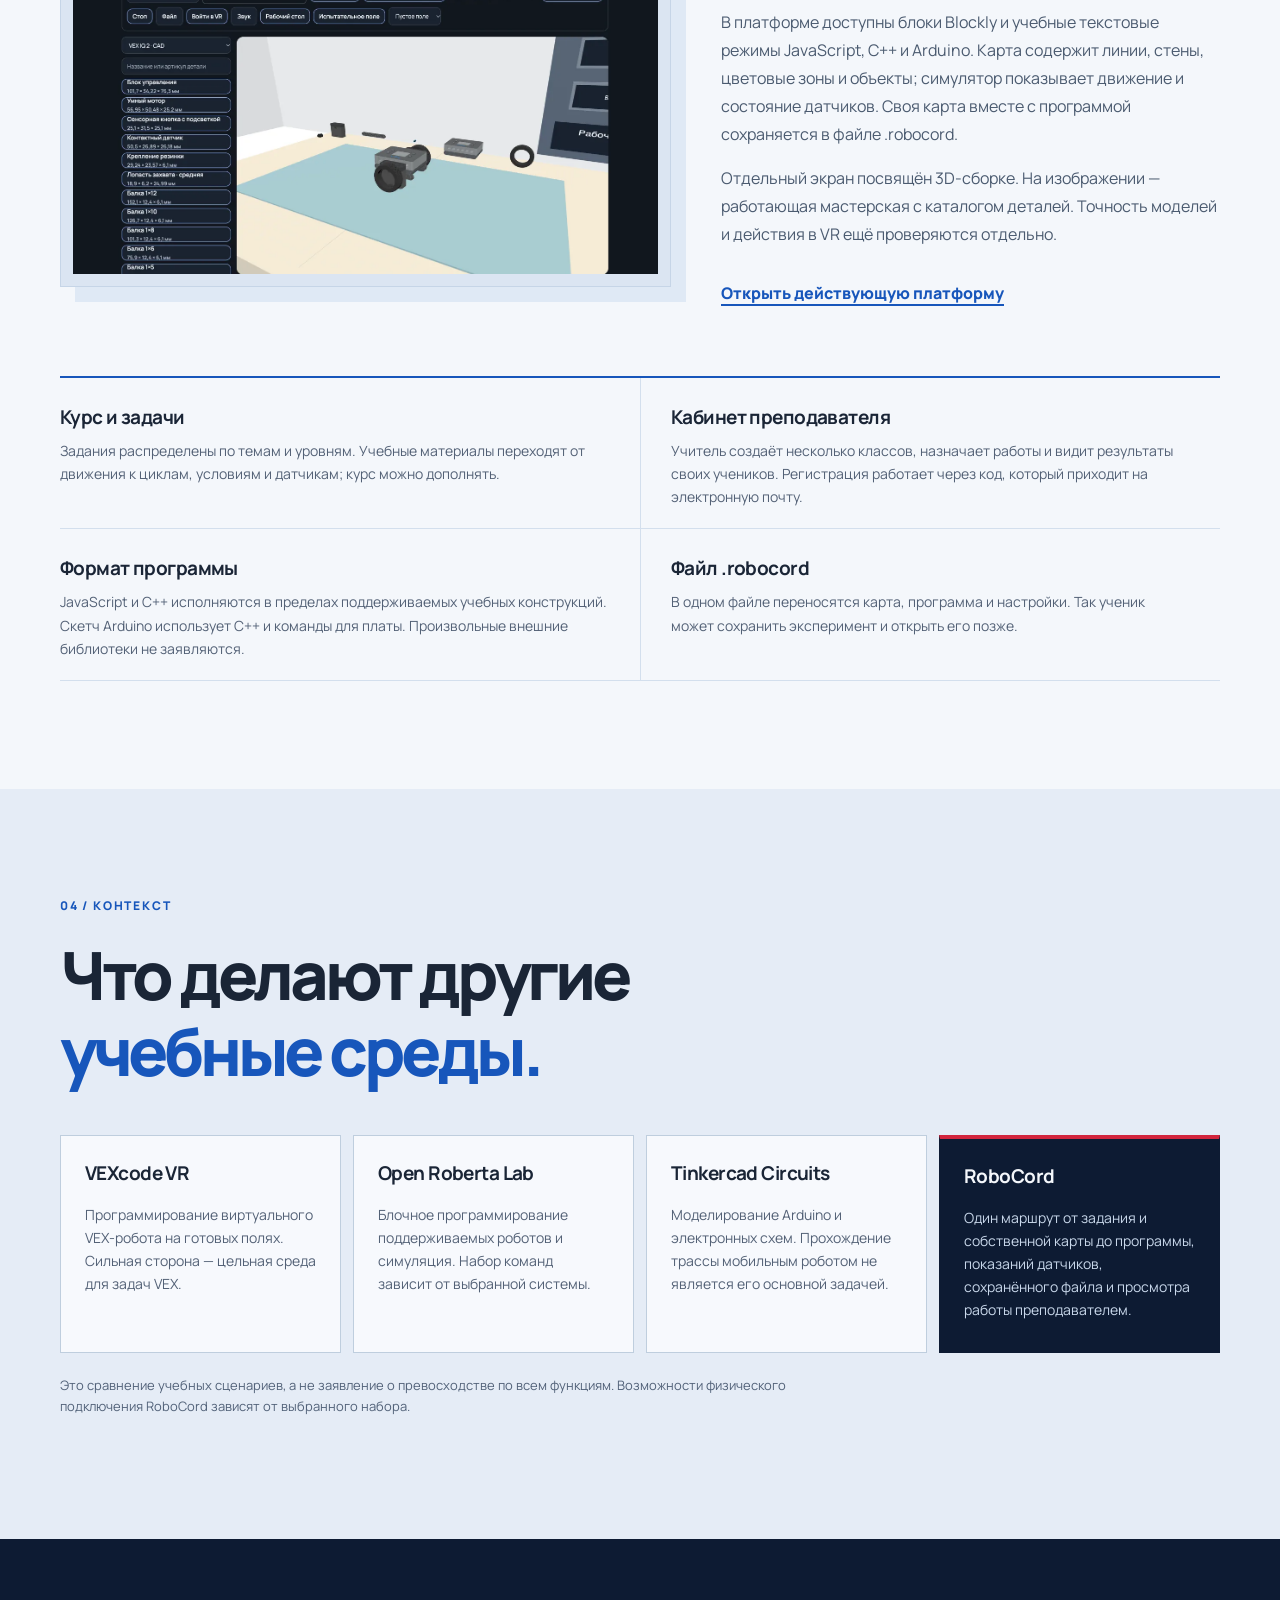
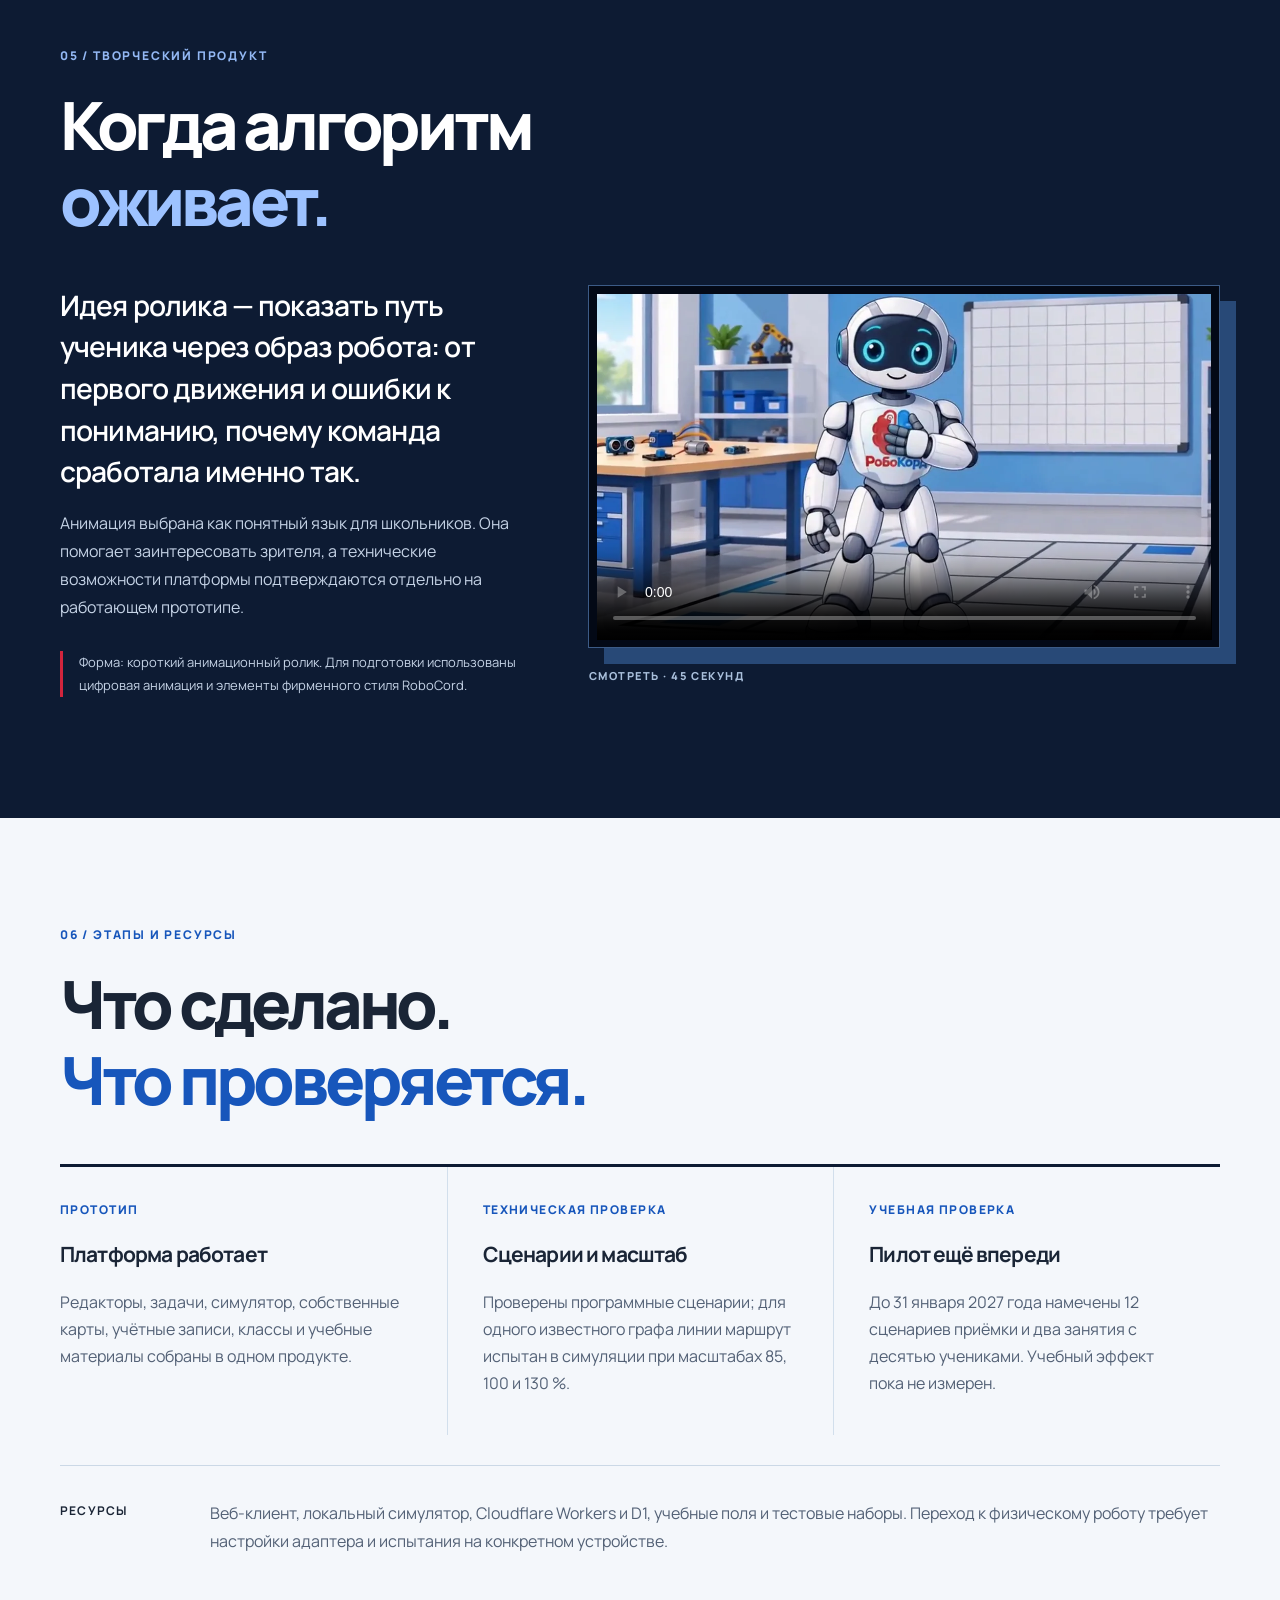
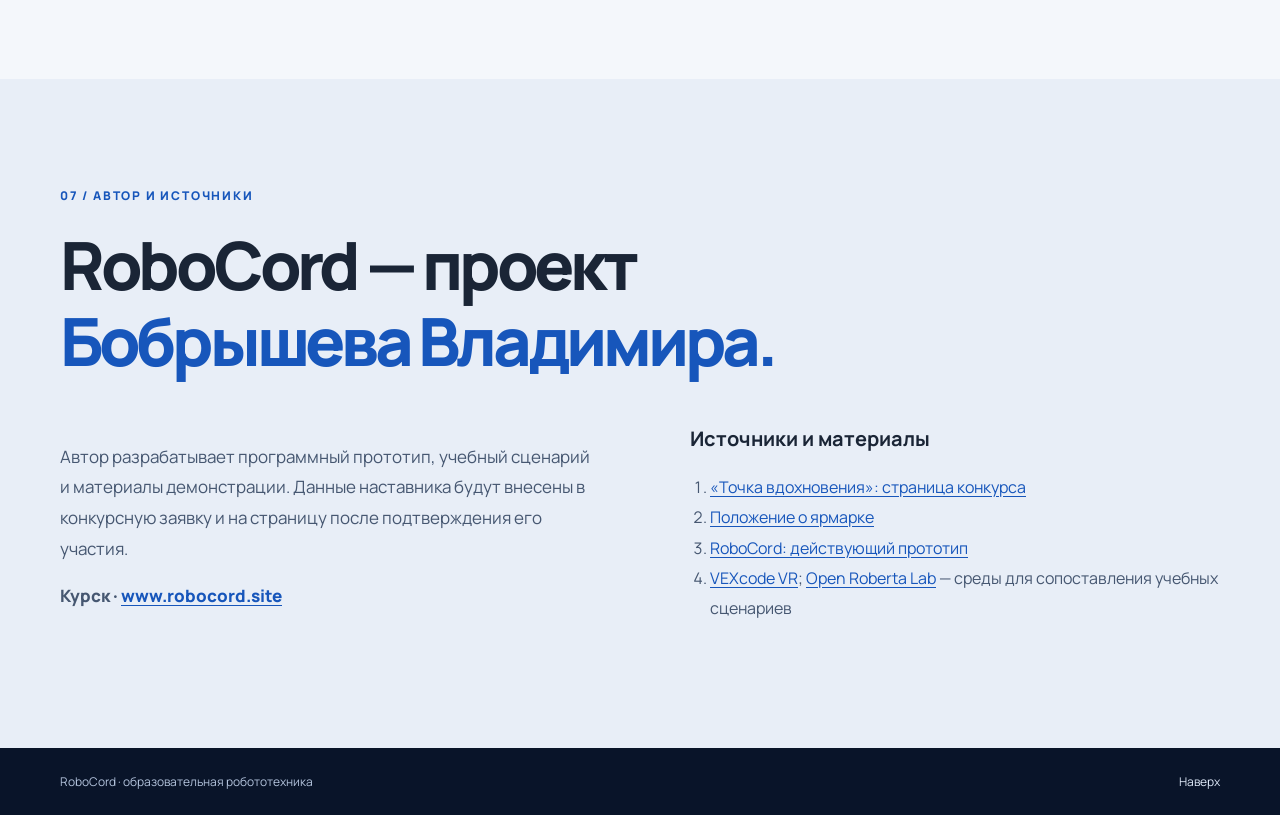
==== commit e7e81339: "Simplify contest page links and hero" ====
--- a/competition/inspiration-point/index.html
+++ b/competition/inspiration-point/index.html
@@ -16,18 +16,17 @@
     <nav aria-label="Разделы страницы">
       <a href="#problem">Проблема</a><a href="#solution">Платформа</a><a href="#results">Результат</a><a href="#creative">Видео</a><a href="#team">Автор</a>
     </nav>
-    <a class="top-link" href="https://www.robocord.site/" target="_blank" rel="noopener">Открыть платформу ↗</a>
+    <a class="top-link" href="https://www.robocord.site/" target="_blank" rel="noopener">Открыть платформу</a>
   </header>
   <main id="main">
     <section class="hero" id="top">
       <div class="hero-grid" aria-hidden="true"></div>
       <div class="wrap hero-inner">
         <div class="hero-copy">
-          <p class="eyebrow"><span class="dot"></span> Проект для ярмарки «Точка вдохновения»</p>
           <h1>RoboCord<span class="period">.</span></h1>
           <p class="hero-line">От алгоритма — к действию робота.</p>
           <p class="lead">Задачи, программирование, цифровое поле и симулятор в одной учебной среде. Ученик видит, что сделал робот, и проверяет, почему его алгоритм сработал именно так.</p>
-          <div class="hero-actions"><a class="btn primary" href="#solution">Как это работает <span aria-hidden="true">↘</span></a><a class="btn ghost" href="#creative">Смотреть ролик</a></div>
+          <div class="hero-actions"><a class="btn primary" href="#solution">Как это работает</a><a class="btn ghost" href="#creative">Смотреть ролик</a></div>
           <div class="meta"><span>Бобрышев Владимир</span><span>Курск</span><span>Программный прототип · 2026</span></div>
         </div>
         <div class="hero-visual" aria-label="Схема пути от задачи к проверке">
@@ -60,7 +59,7 @@
     <section class="section light" id="results"><div class="wrap">
       <div class="section-head"><span class="number">03 / ЧТО УЖЕ СДЕЛАНО</span><h2>Прототип можно<br><em>проверить.</em></h2></div>
       <div class="stats"><div><strong>90</strong><span>учебных задач<br>в 8 категориях</span></div><div><strong>5</strong><span>виртуальных моделей<br>для практики</span></div><div><strong>1</strong><span>файл .robocord<br>для карты и программы</span></div></div>
-      <div class="evidence"><div class="evidence-image"><img src="./assets/cad.webp" alt="Экран RoboCord: каталог деталей и 3D-сборка учебного робота" loading="lazy"></div><div class="evidence-copy"><p class="kicker">ДЕМОНСТРАЦИЯ ПРОТОТИПА</p><h3>Редактор, симулятор и мастерская</h3><p>В платформе доступны блоки Blockly и учебные текстовые режимы JavaScript, C++ и Arduino. Карта содержит линии, стены, цветовые зоны и объекты; симулятор показывает движение и состояние датчиков. Своя карта вместе с программой сохраняется в файле .robocord.</p><p>Отдельный экран посвящён 3D-сборке. На изображении — работающая мастерская с каталогом деталей. Точность моделей и действия в VR ещё проверяются отдельно.</p><a class="inline-link" href="https://www.robocord.site/" target="_blank" rel="noopener">Открыть действующую платформу ↗</a></div></div>
+      <div class="evidence"><div class="evidence-image"><img src="./assets/cad.webp" alt="Экран RoboCord: каталог деталей и 3D-сборка учебного робота" loading="lazy"></div><div class="evidence-copy"><p class="kicker">ДЕМОНСТРАЦИЯ ПРОТОТИПА</p><h3>Редактор, симулятор и мастерская</h3><p>В платформе доступны блоки Blockly и учебные текстовые режимы JavaScript, C++ и Arduino. Карта содержит линии, стены, цветовые зоны и объекты; симулятор показывает движение и состояние датчиков. Своя карта вместе с программой сохраняется в файле .robocord.</p><p>Отдельный экран посвящён 3D-сборке. На изображении — работающая мастерская с каталогом деталей. Точность моделей и действия в VR ещё проверяются отдельно.</p><a class="inline-link" href="https://www.robocord.site/" target="_blank" rel="noopener">Открыть действующую платформу</a></div></div>
       <div class="facts-grid"><article><h3>Курс и задачи</h3><p>Задания распределены по темам и уровням. Учебные материалы переходят от движения к циклам, условиям и датчикам; курс можно дополнять.</p></article><article><h3>Кабинет преподавателя</h3><p>Учитель создаёт несколько классов, назначает работы и видит результаты своих учеников. Регистрация работает через код, который приходит на электронную почту.</p></article><article><h3>Формат программы</h3><p>JavaScript и C++ исполняются в пределах поддерживаемых учебных конструкций. Скетч Arduino использует C++ и команды для платы. Произвольные внешние библиотеки не заявляются.</p></article><article><h3>Файл .robocord</h3><p>В одном файле переносятся карта, программа и настройки. Так ученик может сохранить эксперимент и открыть его позже.</p></article></div>
     </div></section>
 
@@ -83,9 +82,9 @@
 
     <section class="section bottom" id="team"><div class="wrap">
       <div class="section-head"><span class="number">07 / АВТОР И ИСТОЧНИКИ</span><h2>RoboCord — проект<br><em>Бобрышева Владимира.</em></h2></div>
-      <div class="bottom-grid"><div><p>Автор разрабатывает программный прототип, учебный сценарий и материалы демонстрации. Данные наставника будут внесены в конкурсную заявку и на страницу после подтверждения его участия.</p><p class="contact">Курск · <a href="https://www.robocord.site/" target="_blank" rel="noopener">www.robocord.site ↗</a></p></div><div><h3>Источники и материалы</h3><ol><li><a href="https://expotechjunior.ru/inspiration_point" target="_blank" rel="noopener">«Точка вдохновения»: страница конкурса</a></li><li><a href="https://disk.yandex.ru/i/tKNtdREkOqdu2g" target="_blank" rel="noopener">Положение о ярмарке</a></li><li><a href="https://www.robocord.site/" target="_blank" rel="noopener">RoboCord: действующий прототип</a></li><li><a href="https://www.vexrobotics.com/vexcode/vr" target="_blank" rel="noopener">VEXcode VR</a>; <a href="https://lab.open-roberta.org/" target="_blank" rel="noopener">Open Roberta Lab</a> — среды для сопоставления учебных сценариев</li></ol></div></div>
+      <div class="bottom-grid"><div><p>Автор разрабатывает программный прототип, учебный сценарий и материалы демонстрации. Данные наставника будут внесены в конкурсную заявку и на страницу после подтверждения его участия.</p><p class="contact">Курск · <a href="https://www.robocord.site/" target="_blank" rel="noopener">www.robocord.site</a></p></div><div><h3>Источники и материалы</h3><ol><li><a href="https://expotechjunior.ru/inspiration_point" target="_blank" rel="noopener">«Точка вдохновения»: страница конкурса</a></li><li><a href="https://disk.yandex.ru/i/tKNtdREkOqdu2g" target="_blank" rel="noopener">Положение о ярмарке</a></li><li><a href="https://www.robocord.site/" target="_blank" rel="noopener">RoboCord: действующий прототип</a></li><li><a href="https://www.vexrobotics.com/vexcode/vr" target="_blank" rel="noopener">VEXcode VR</a>; <a href="https://lab.open-roberta.org/" target="_blank" rel="noopener">Open Roberta Lab</a> — среды для сопоставления учебных сценариев</li></ol></div></div>
     </div></section>
   </main>
-  <footer><div class="wrap footer-inner"><span>RoboCord · образовательная робототехника</span><span>Проектная ярмарка «Точка вдохновения»</span><a href="#top">Наверх ↑</a></div></footer>
+  <footer><div class="wrap footer-inner"><span>RoboCord · образовательная робототехника</span><a href="#top">Наверх</a></div></footer>
 </body>
 </html>
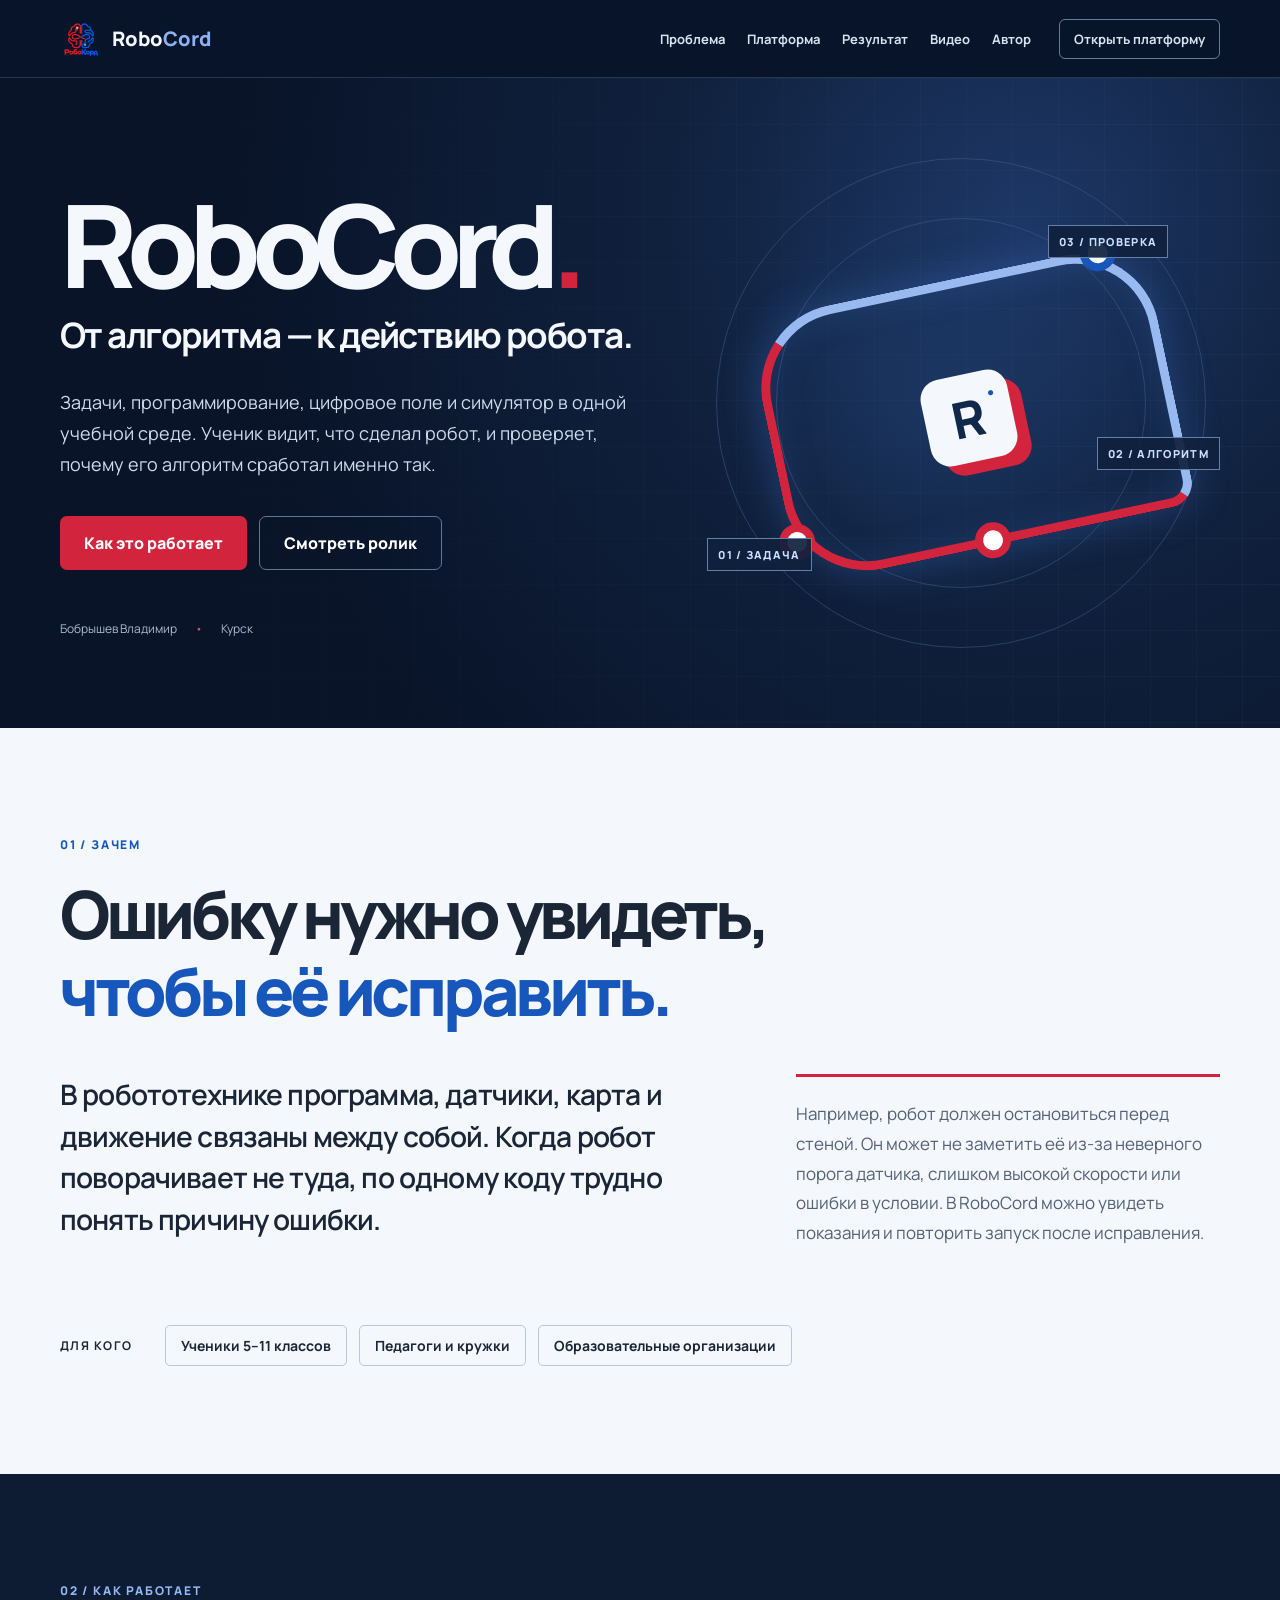
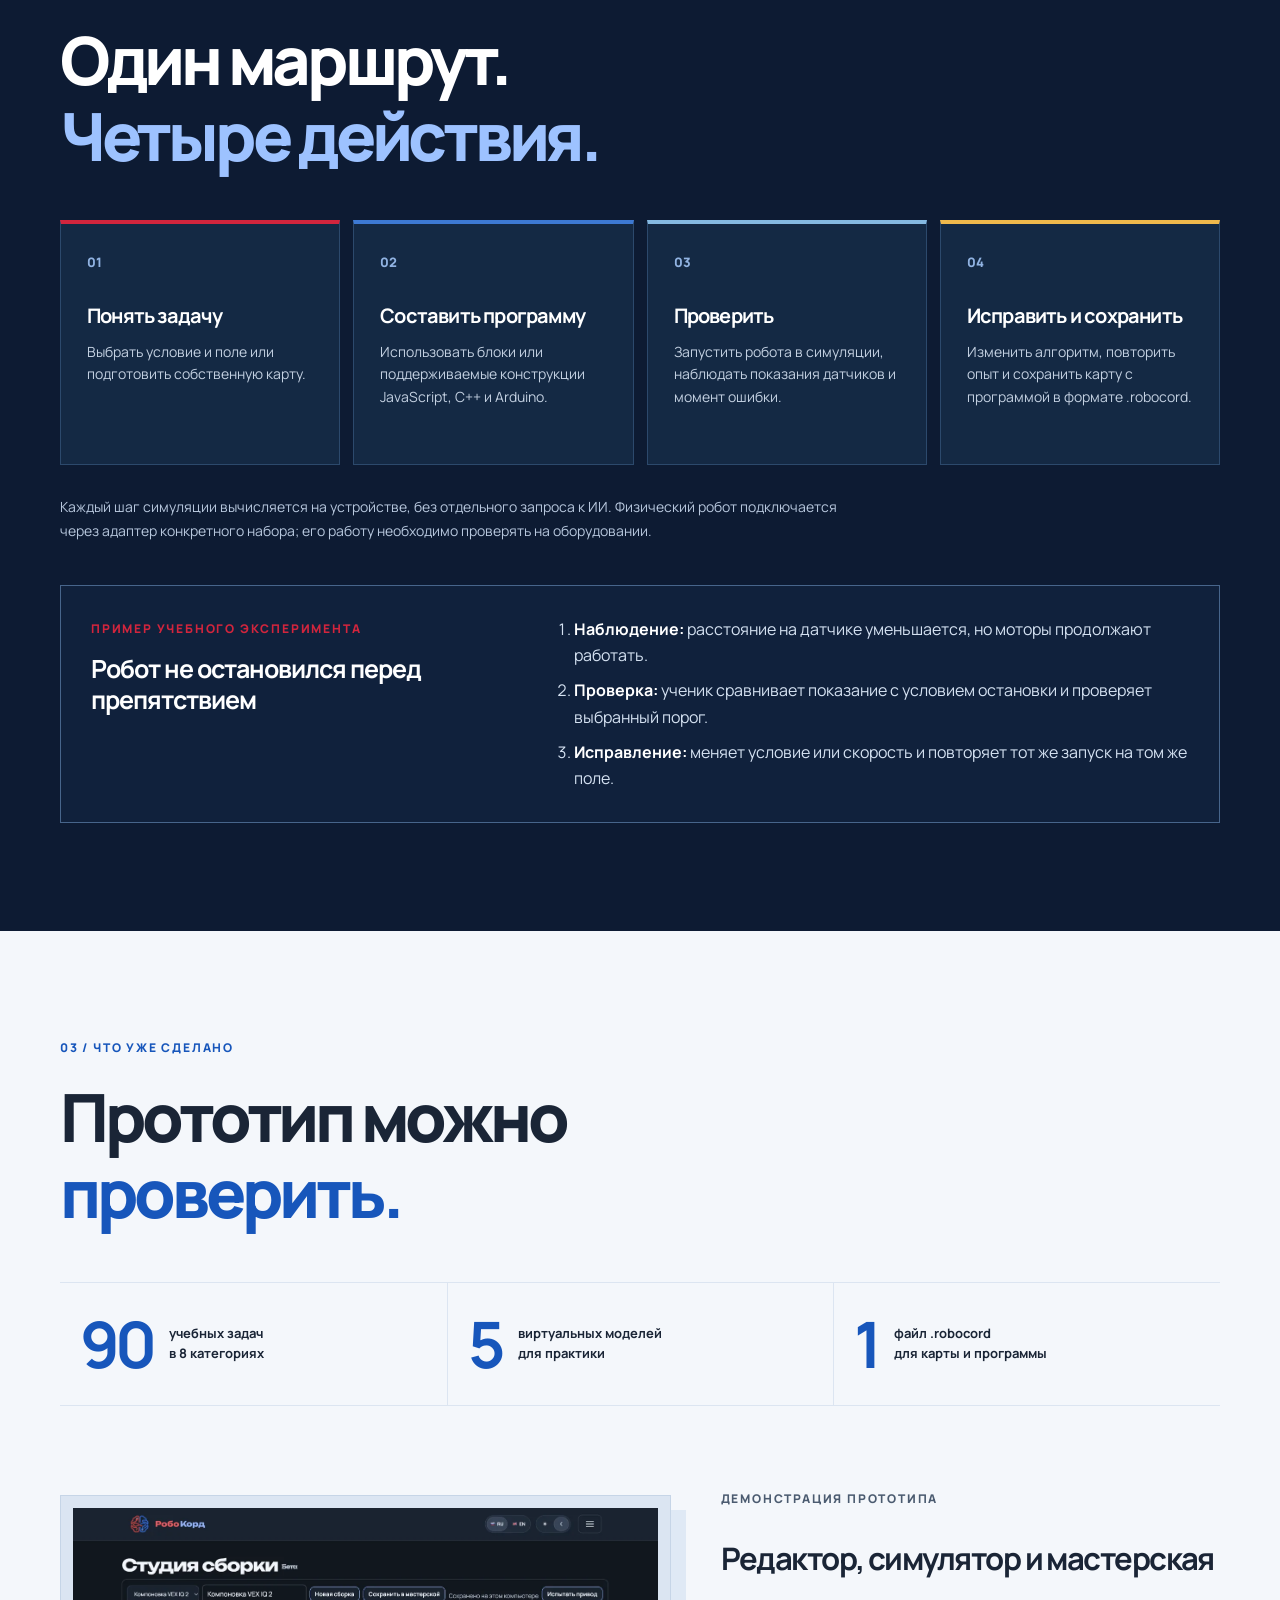
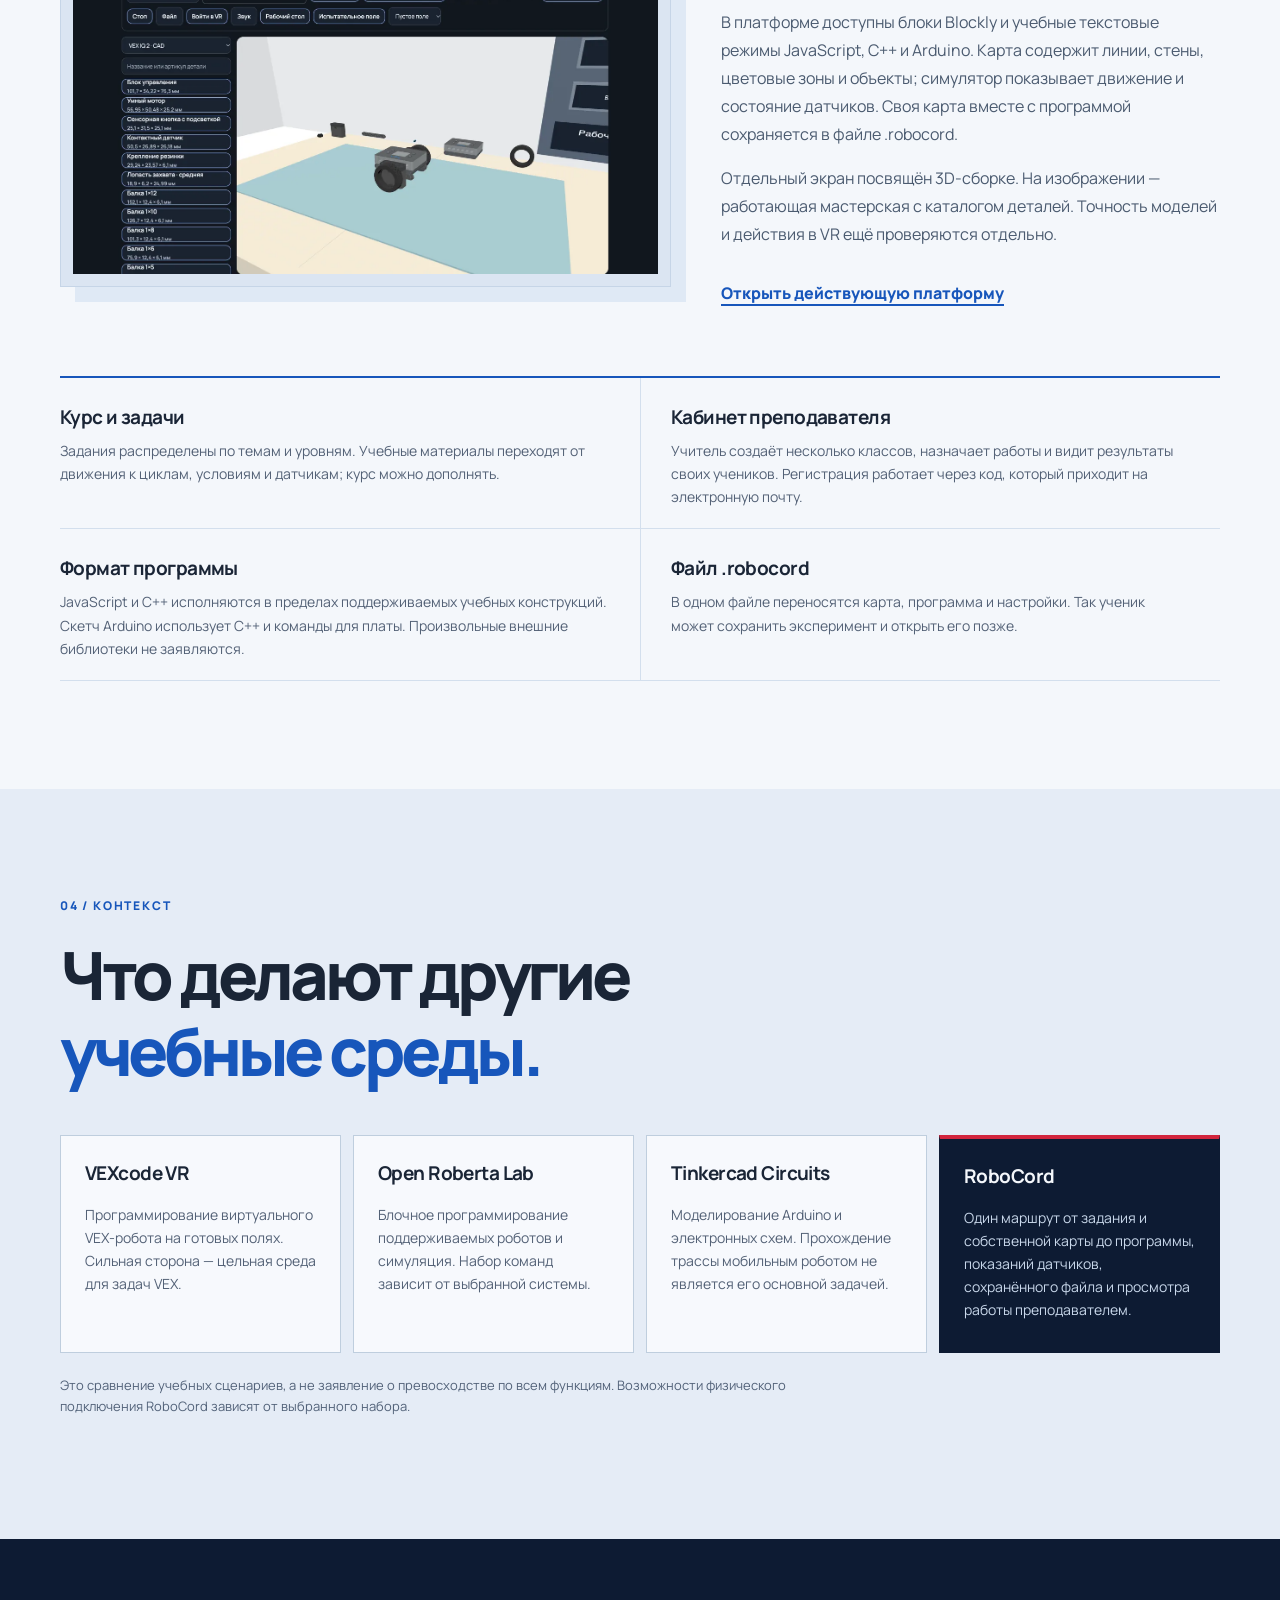
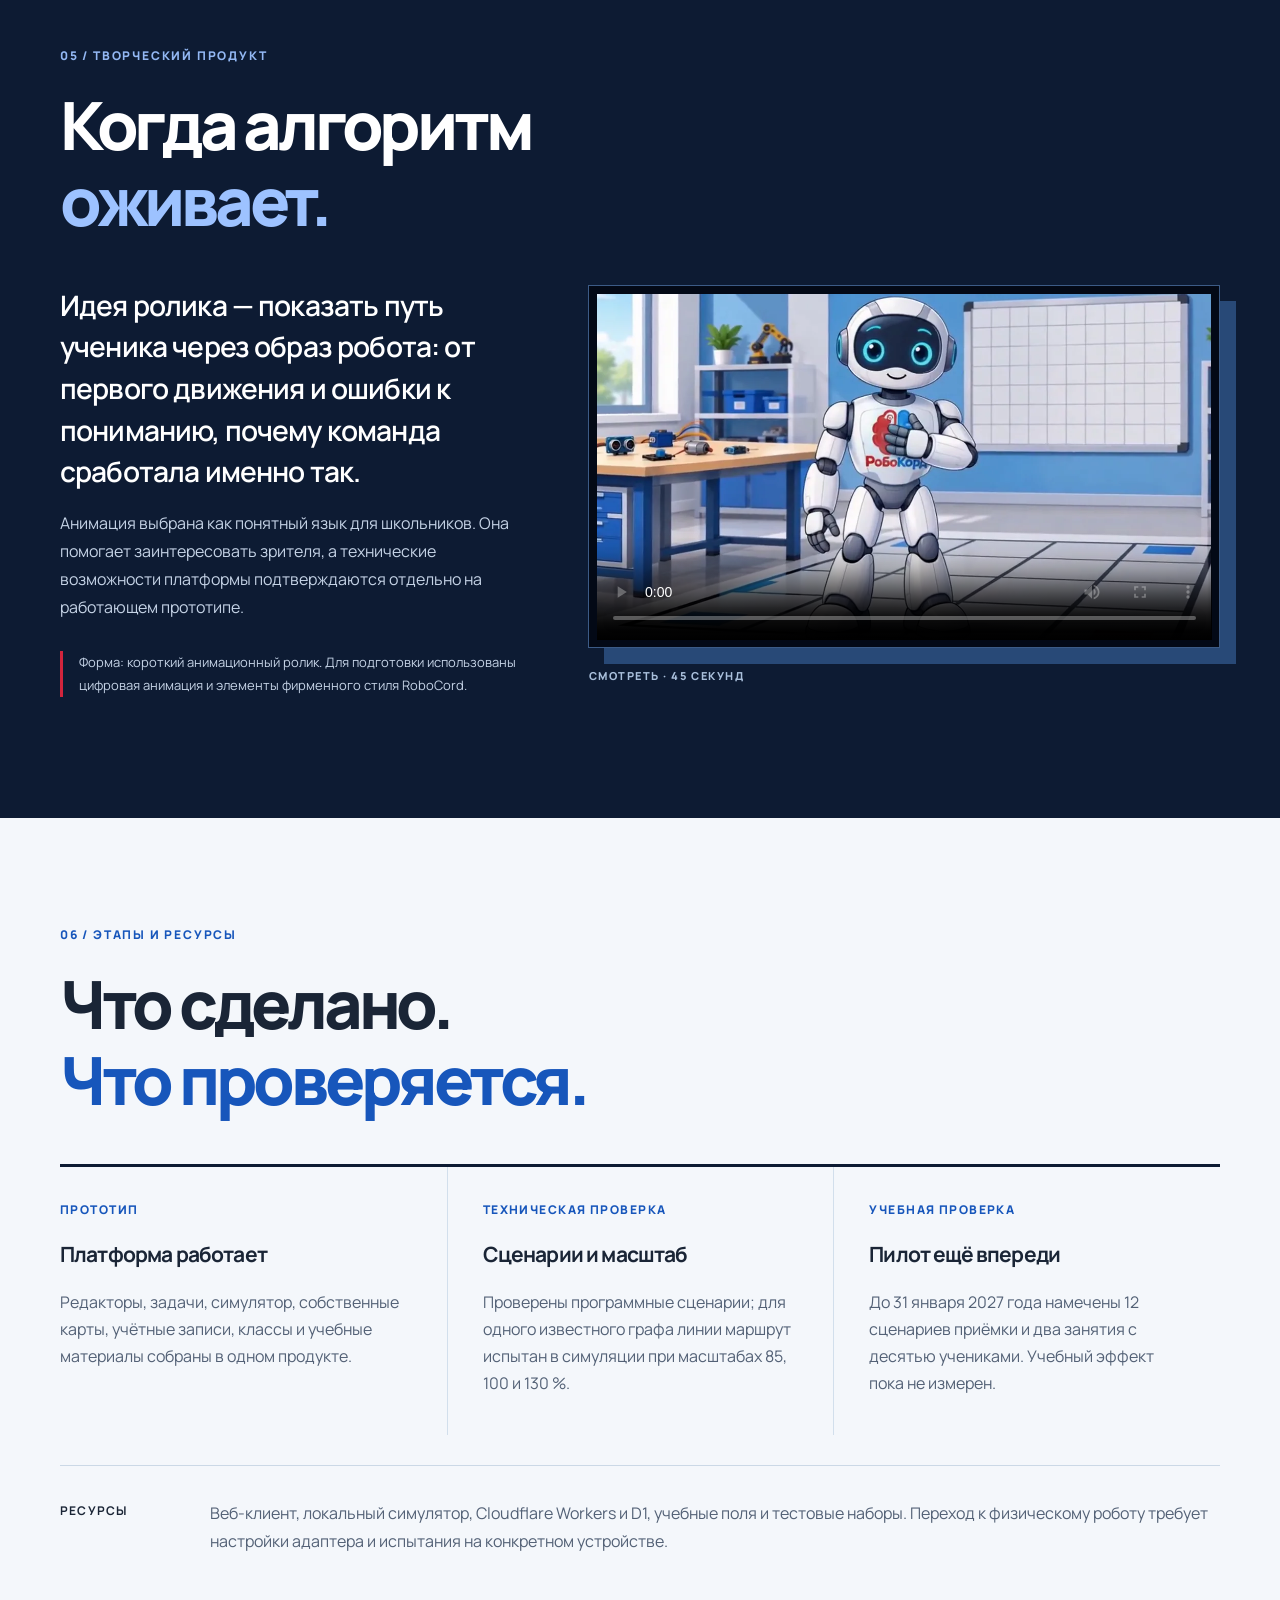
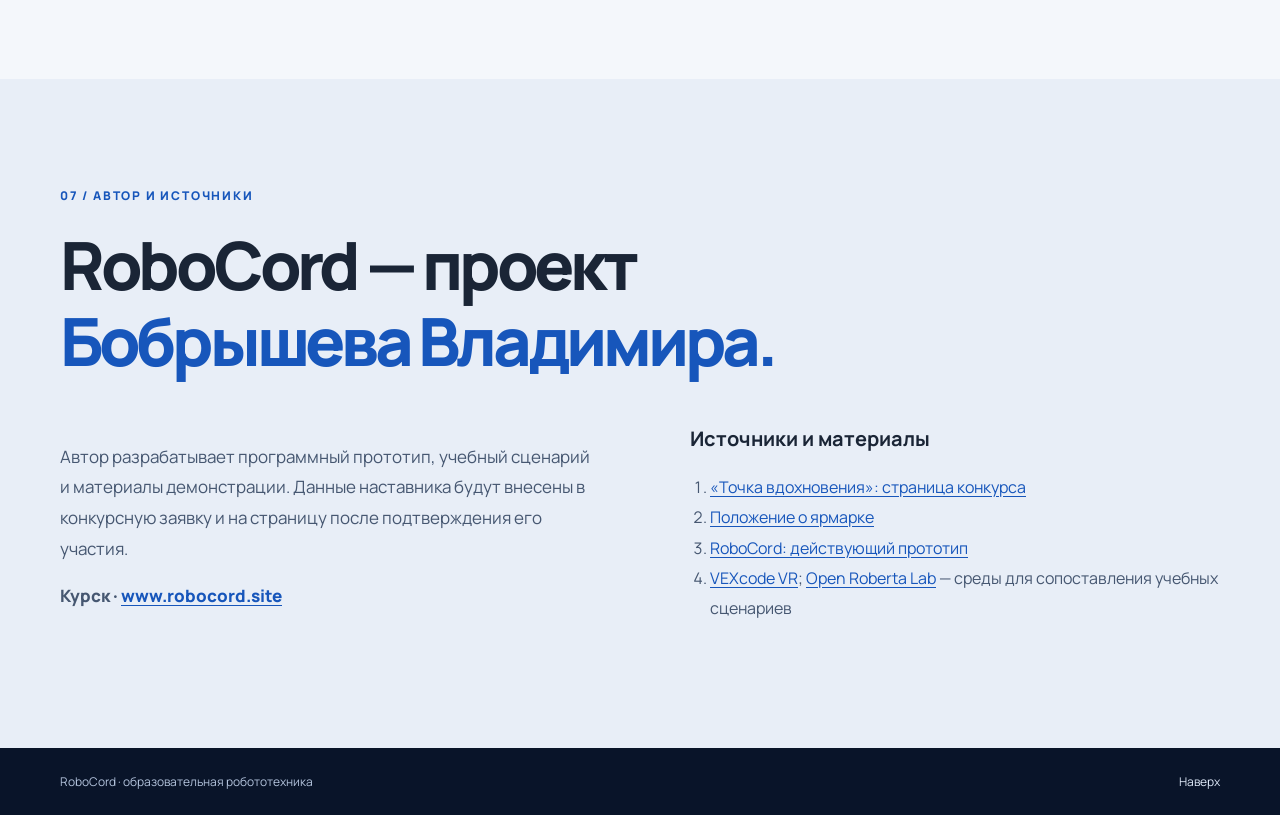
==== commit 53eb7c17: "Remove prototype date from contest hero" ====
--- a/competition/inspiration-point/index.html
+++ b/competition/inspiration-point/index.html
@@ -27,7 +27,7 @@
           <p class="hero-line">От алгоритма — к действию робота.</p>
           <p class="lead">Задачи, программирование, цифровое поле и симулятор в одной учебной среде. Ученик видит, что сделал робот, и проверяет, почему его алгоритм сработал именно так.</p>
           <div class="hero-actions"><a class="btn primary" href="#solution">Как это работает</a><a class="btn ghost" href="#creative">Смотреть ролик</a></div>
-          <div class="meta"><span>Бобрышев Владимир</span><span>Курск</span><span>Программный прототип · 2026</span></div>
+          <div class="meta"><span>Бобрышев Владимир</span><span>Курск</span></div>
         </div>
         <div class="hero-visual" aria-label="Схема пути от задачи к проверке">
           <div class="orbit orbit-one"></div><div class="orbit orbit-two"></div>
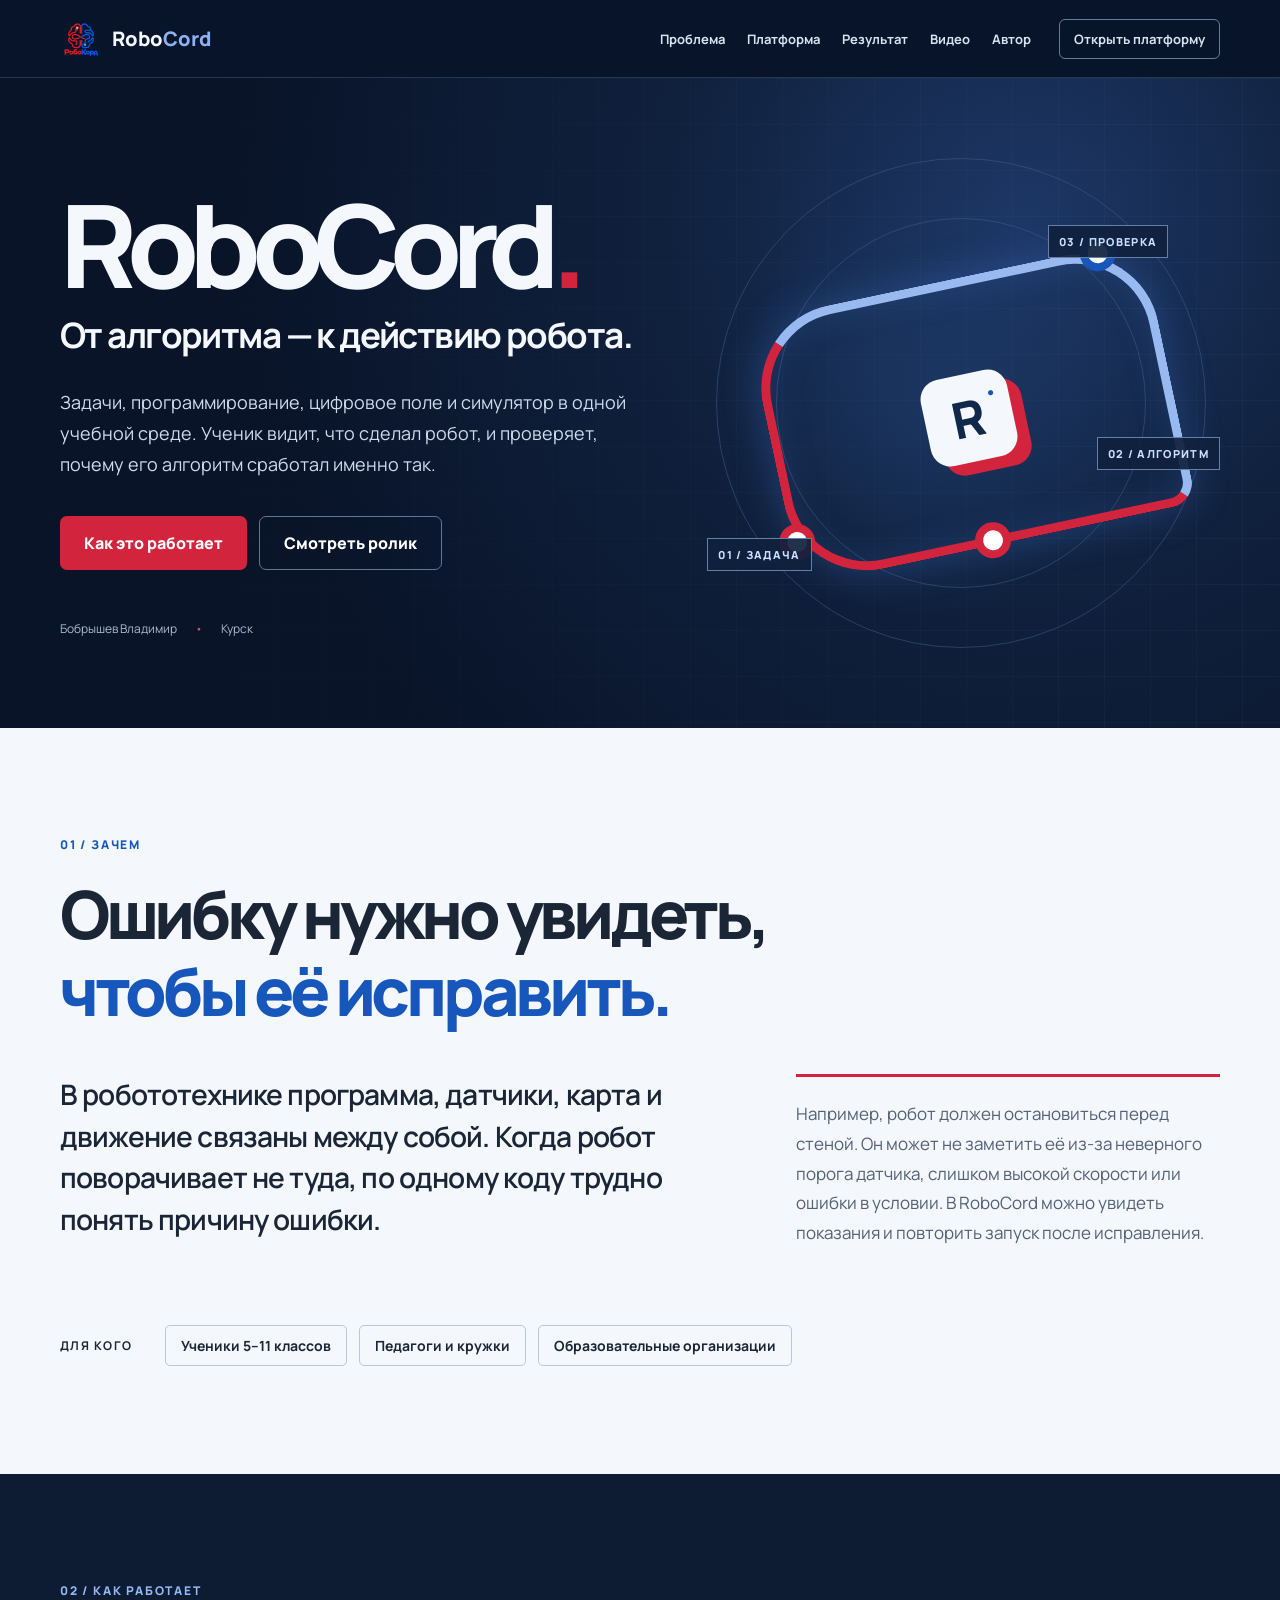
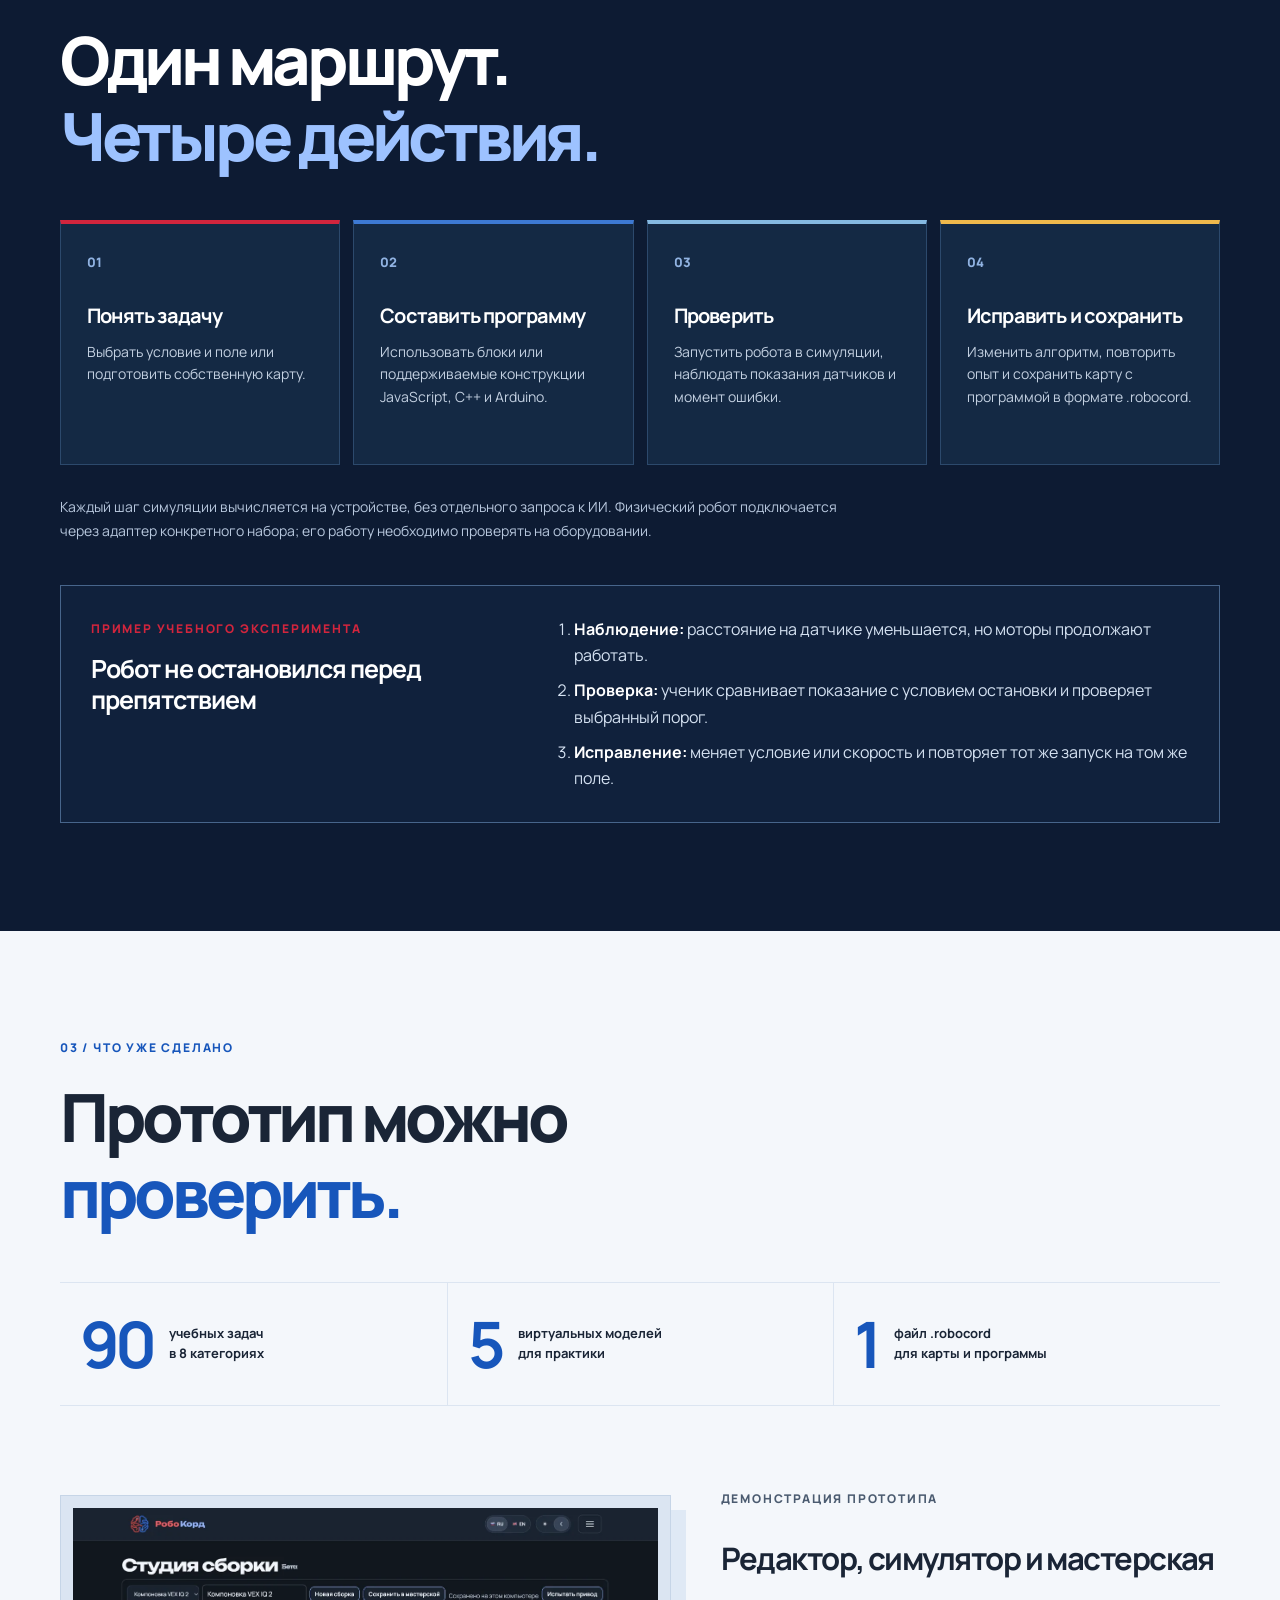
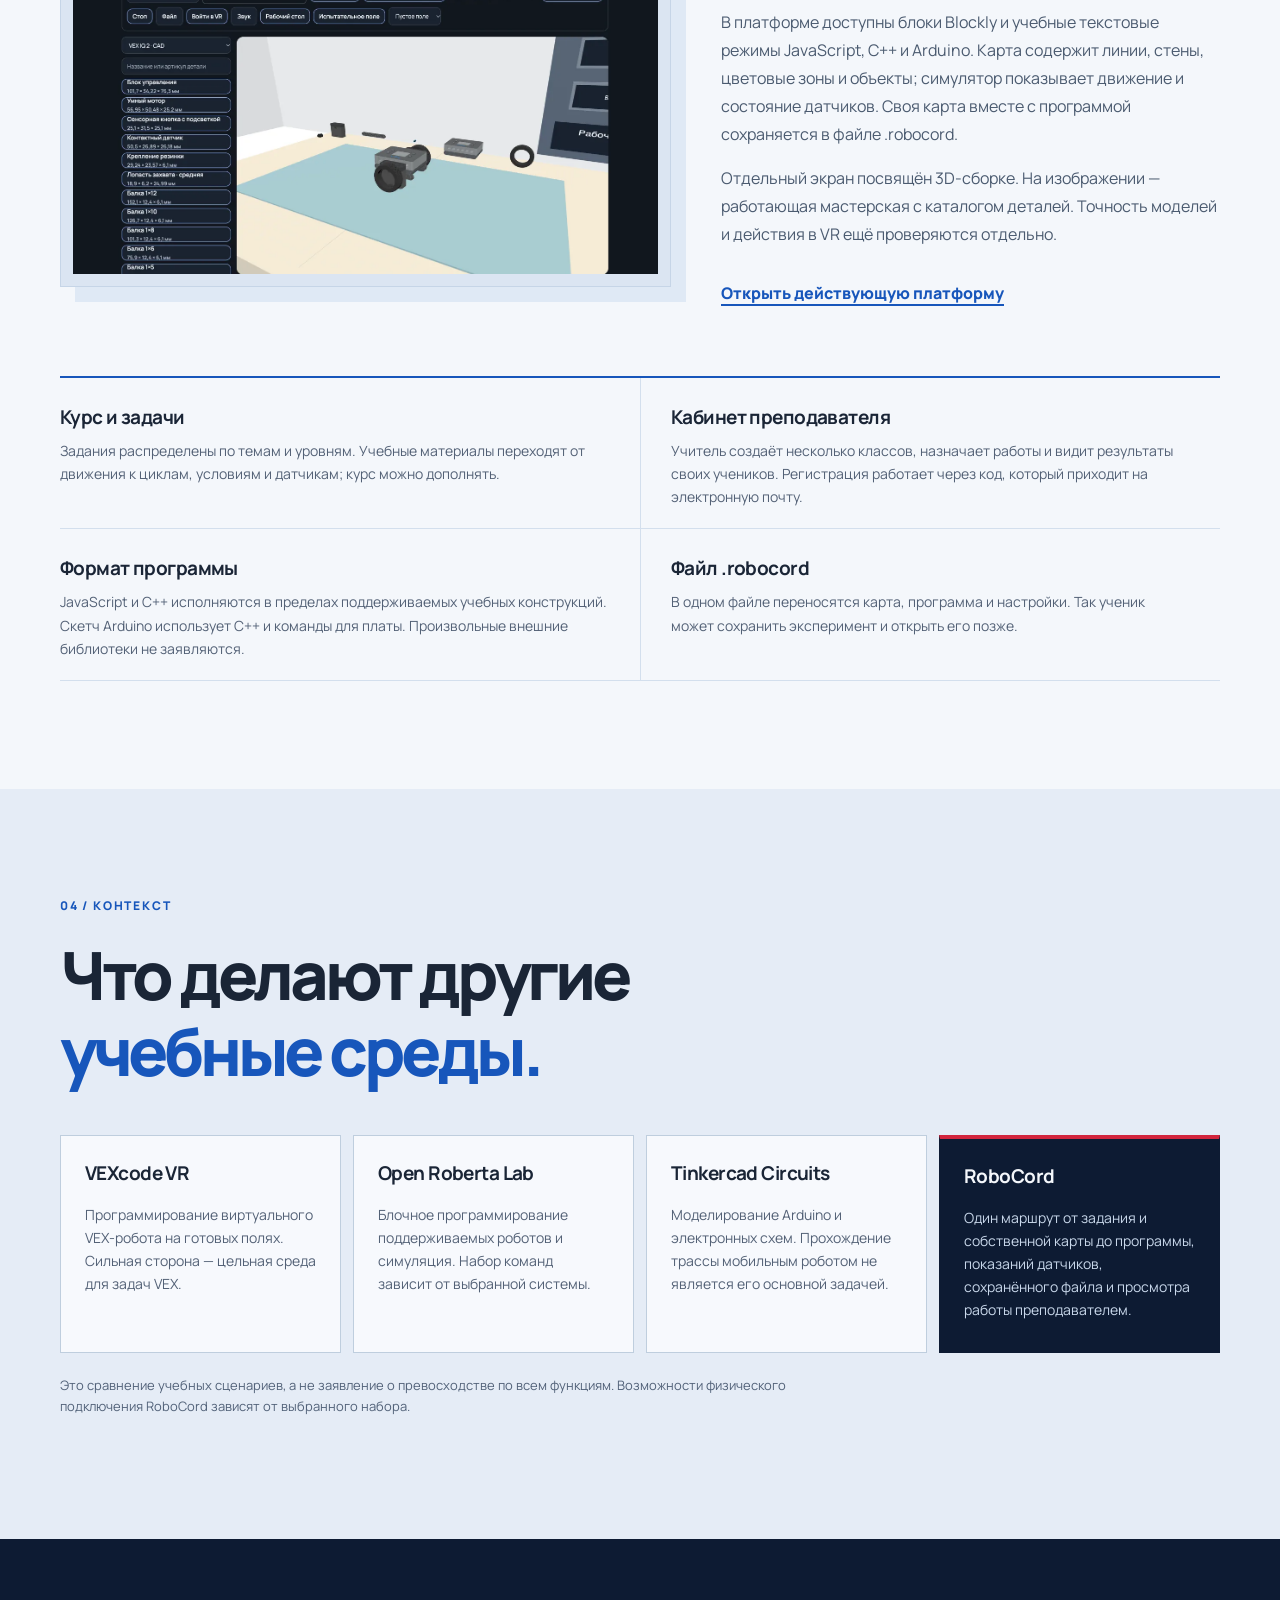
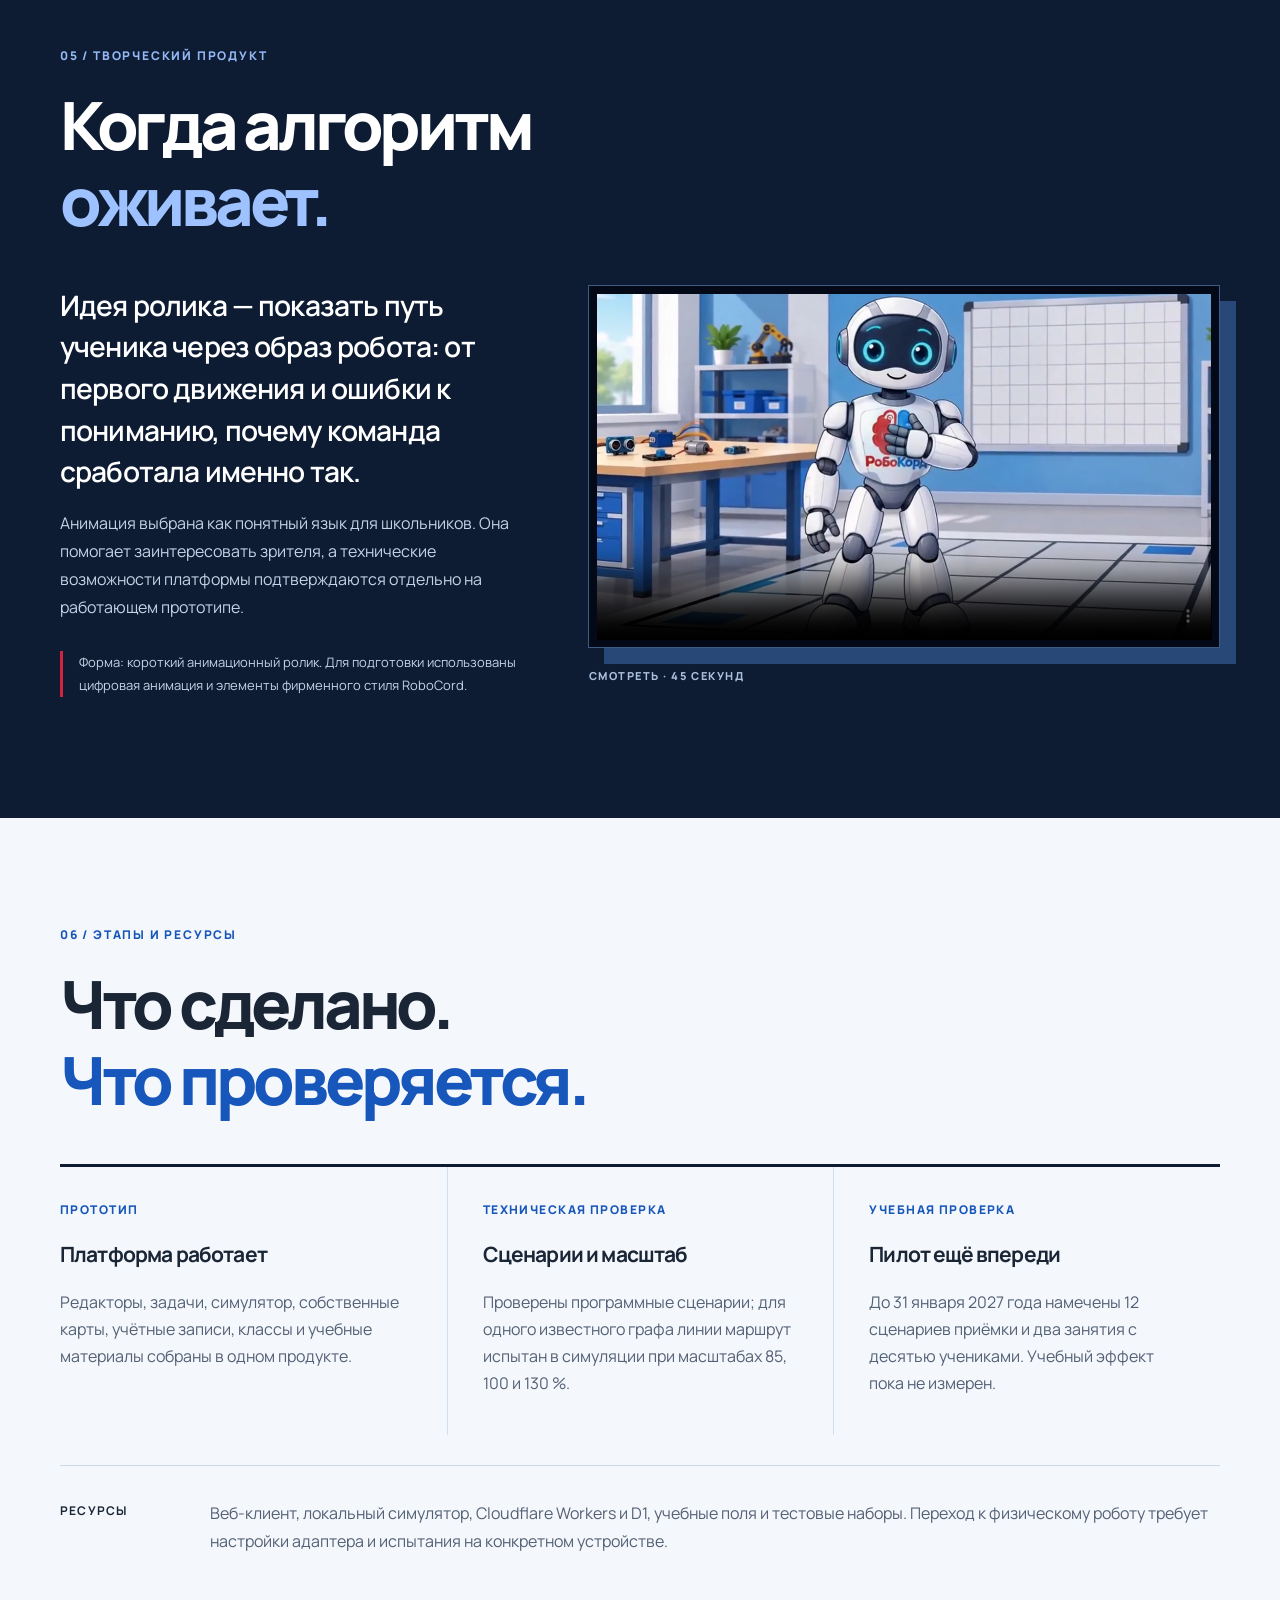
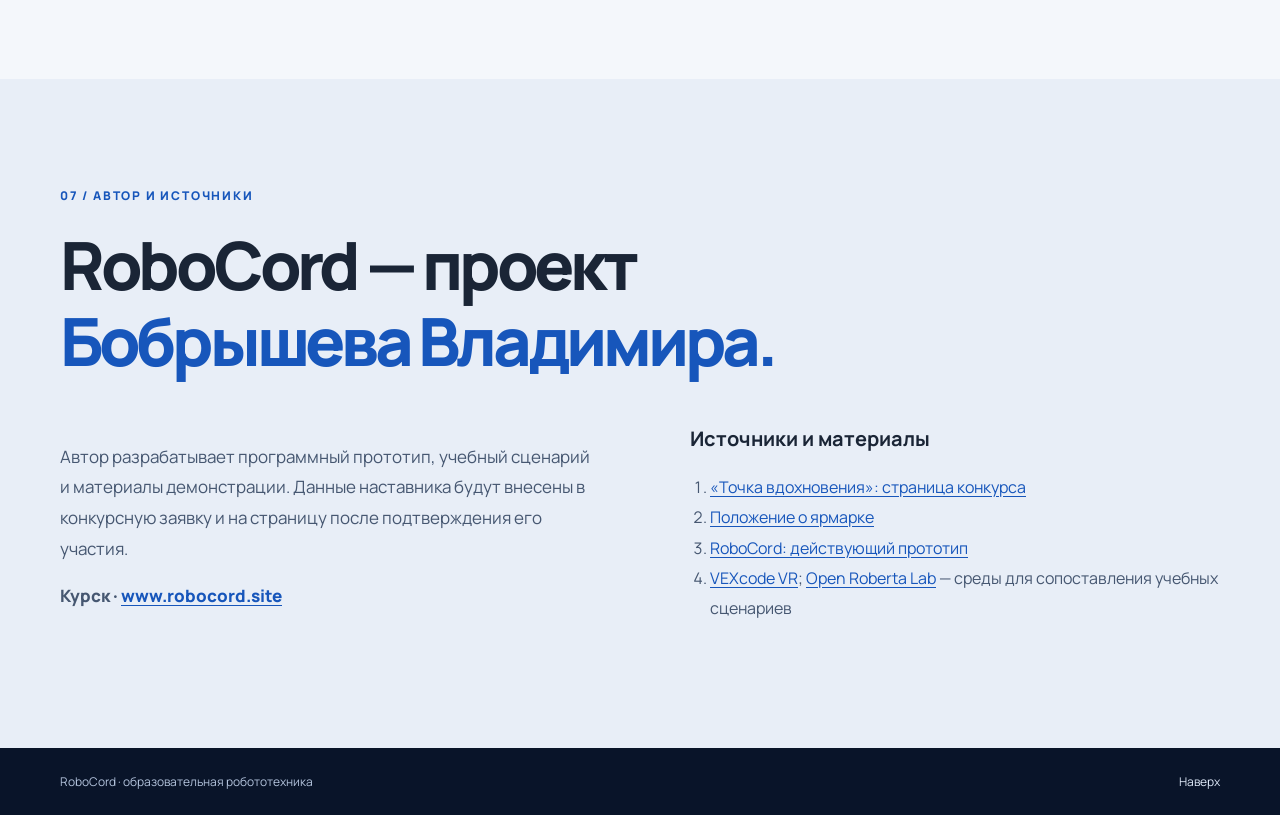
==== commit 86e918e5: "Use short contest page title" ====
--- a/competition/inspiration-point/index.html
+++ b/competition/inspiration-point/index.html
@@ -5,7 +5,7 @@
   <meta name="viewport" content="width=device-width, initial-scale=1">
   <meta name="theme-color" content="#0d1b33">
   <meta name="description" content="RoboCord — образовательная платформа, в которой ученик проходит путь от условия задачи до проверяемого движения робота.">
-  <title>RoboCord — проект для «Точки вдохновения»</title>
+  <title>RoboCord</title>
   <link rel="icon" href="./assets/logo.png" type="image/png">
   <link rel="stylesheet" href="./style.css">
 </head>
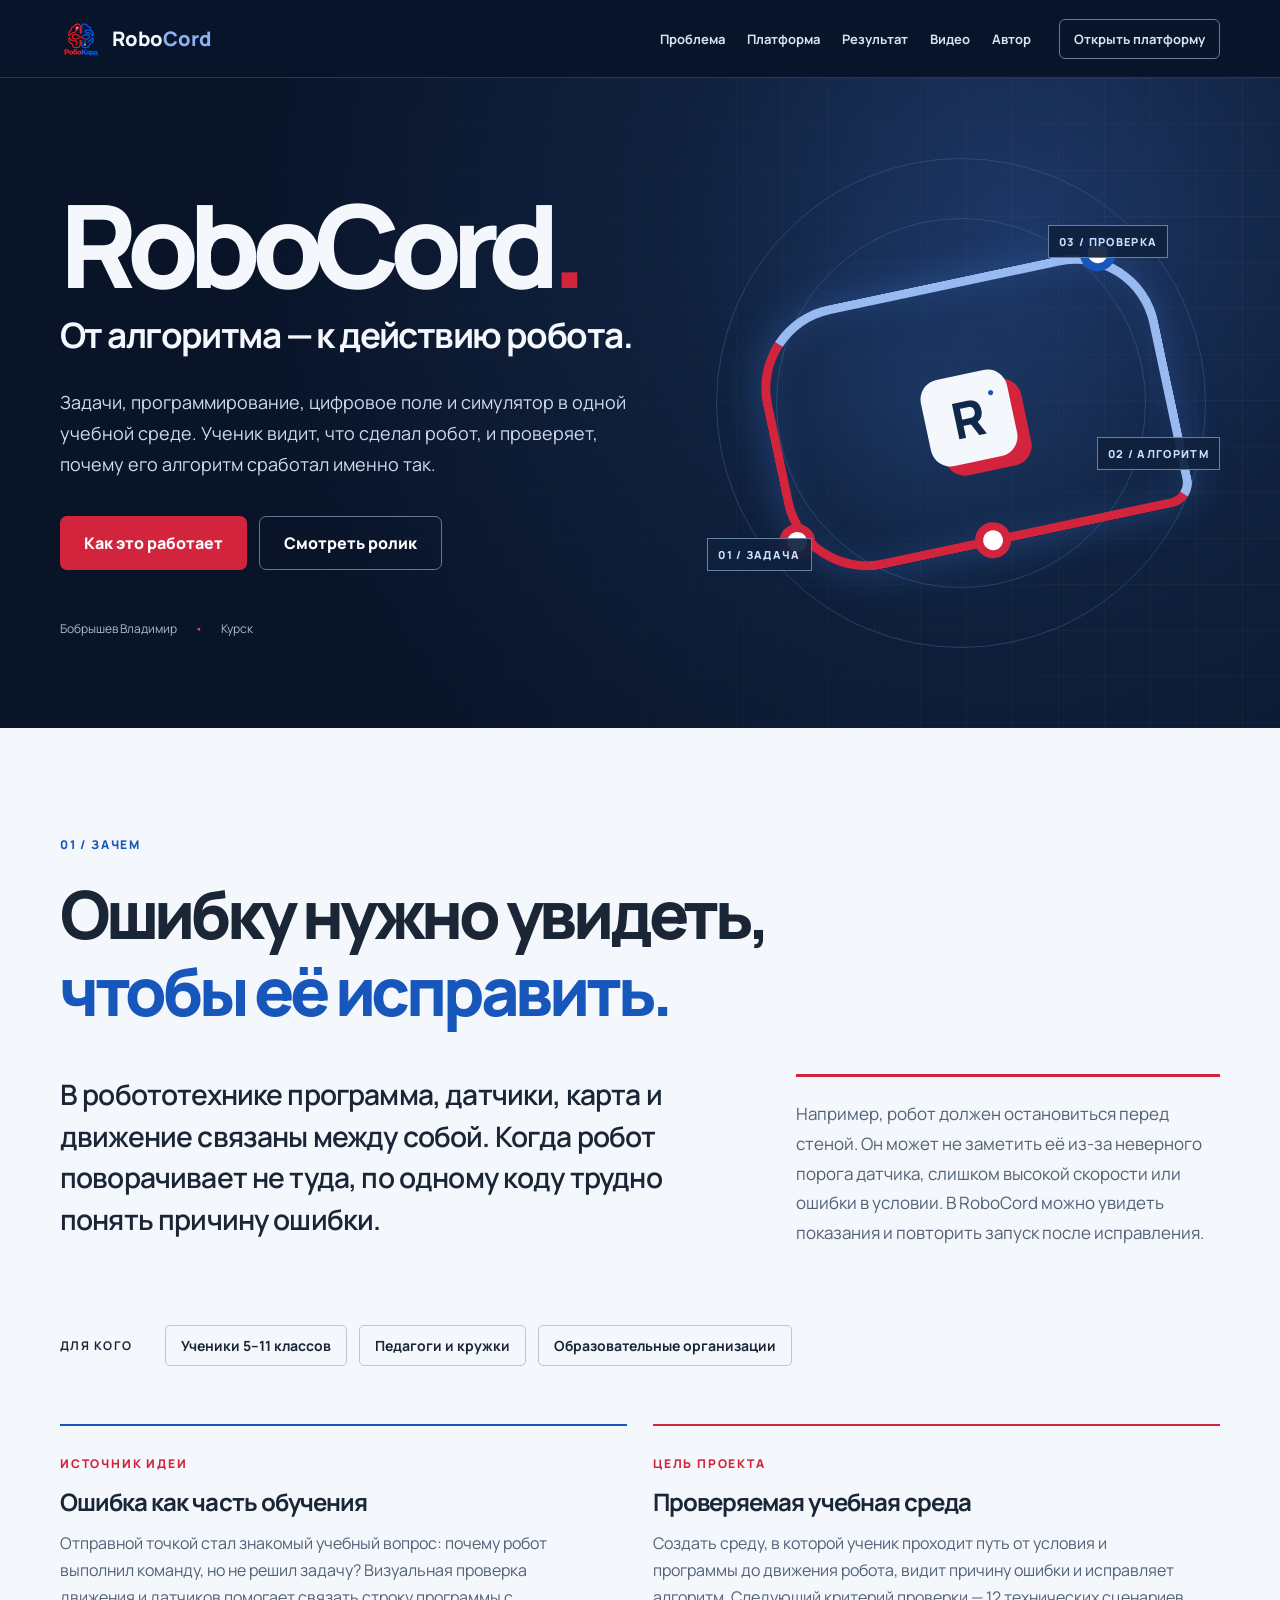
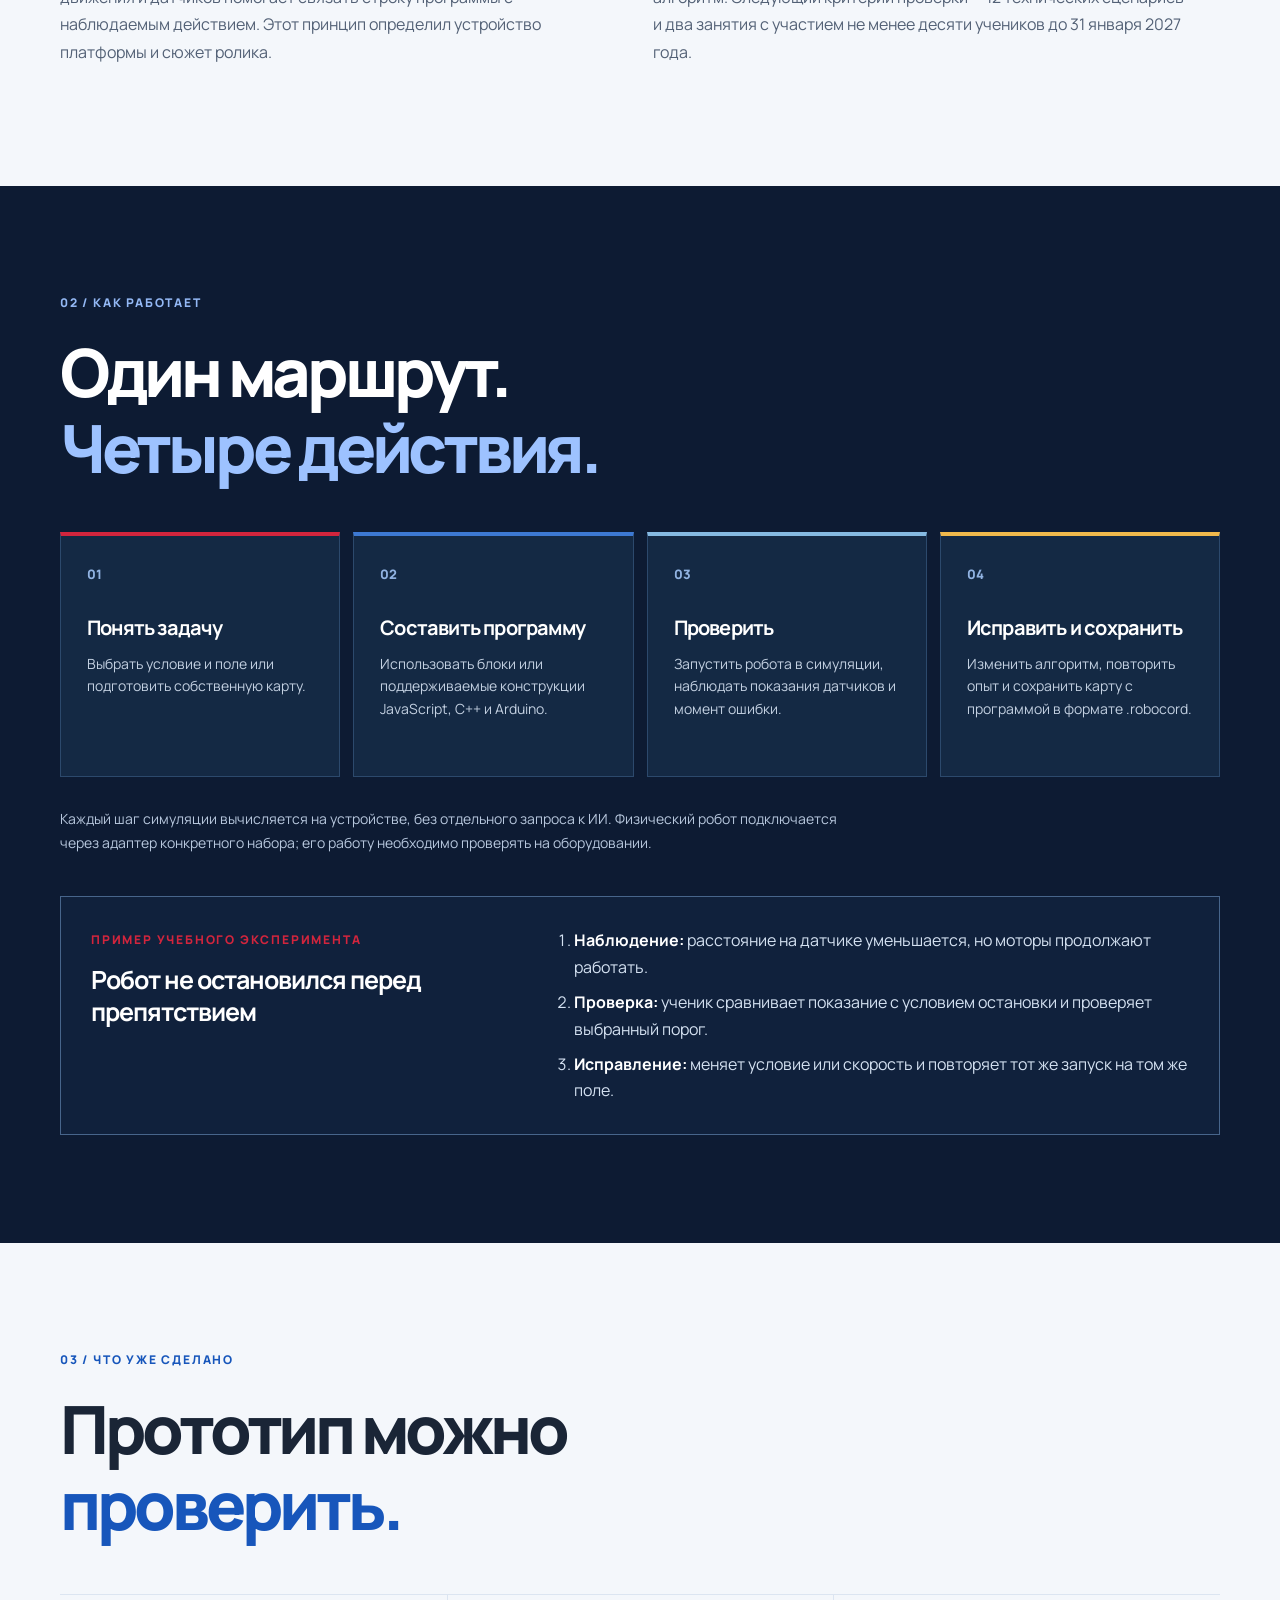
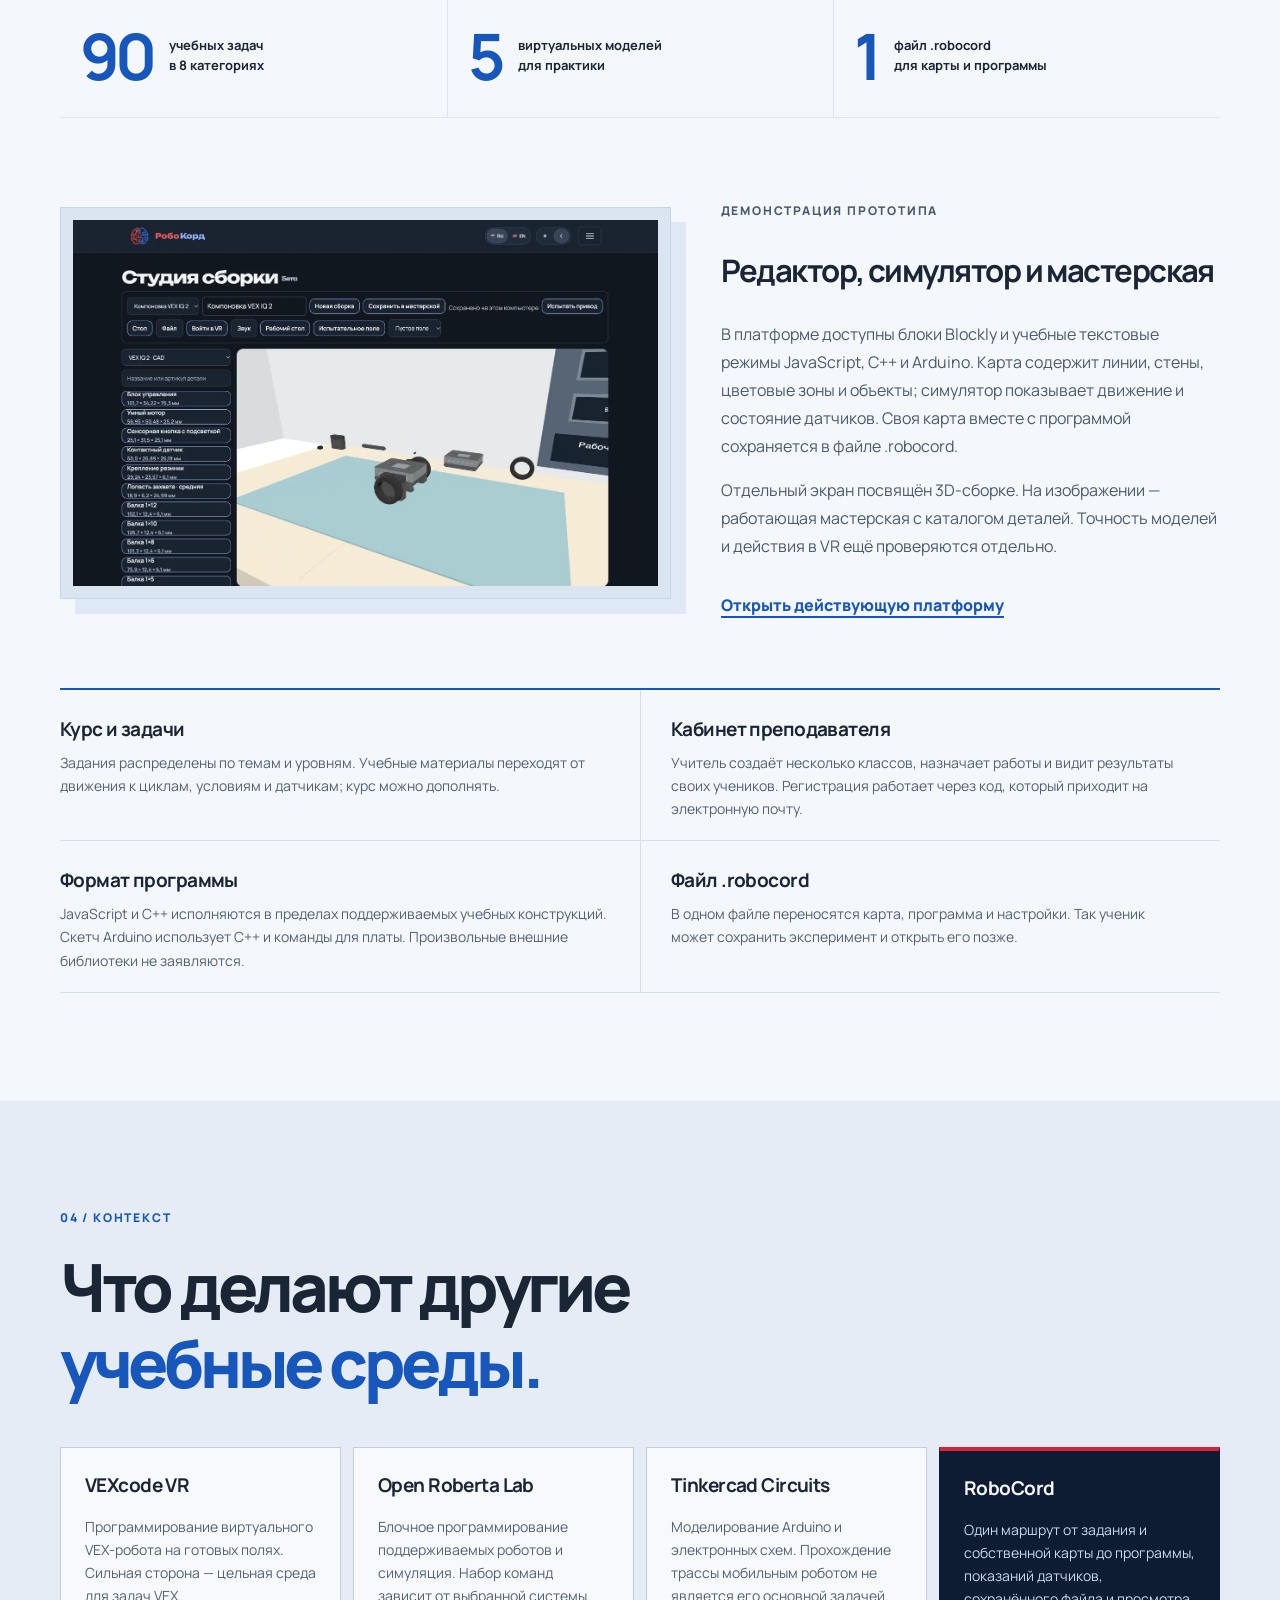
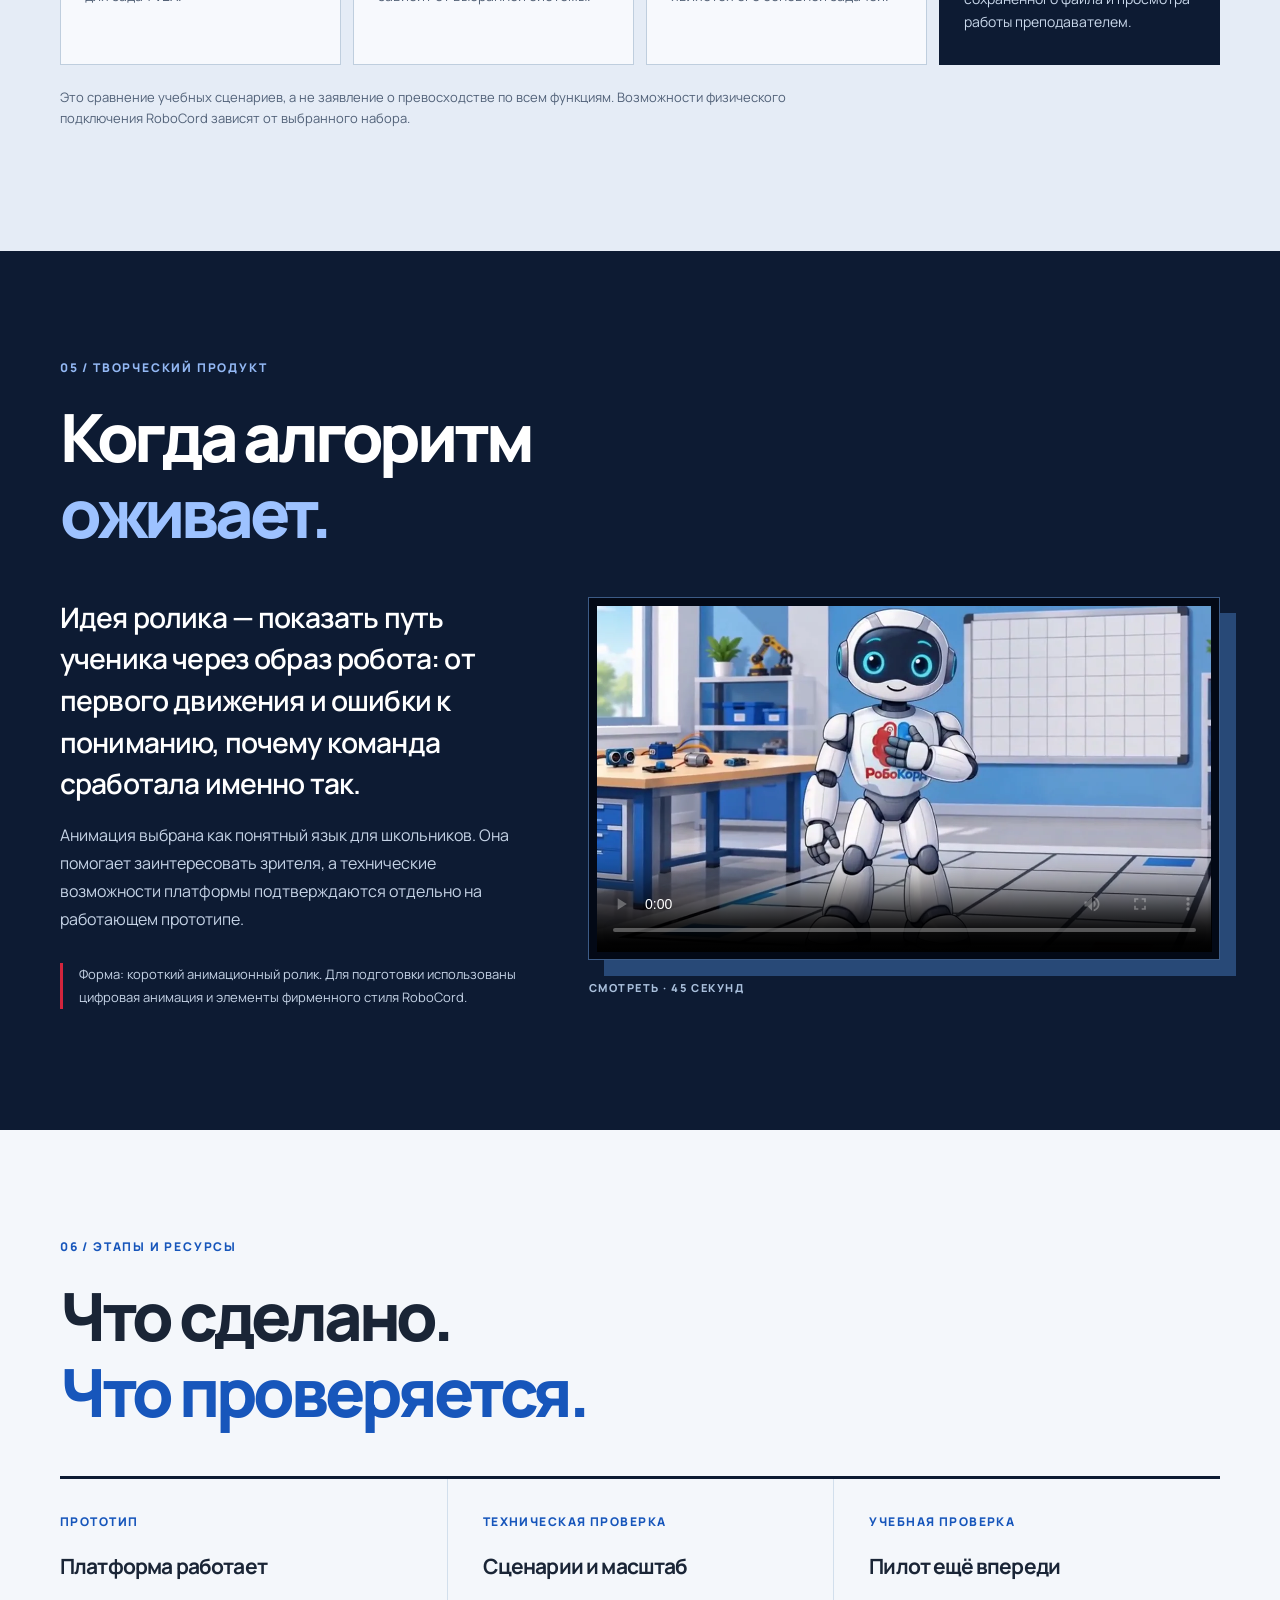
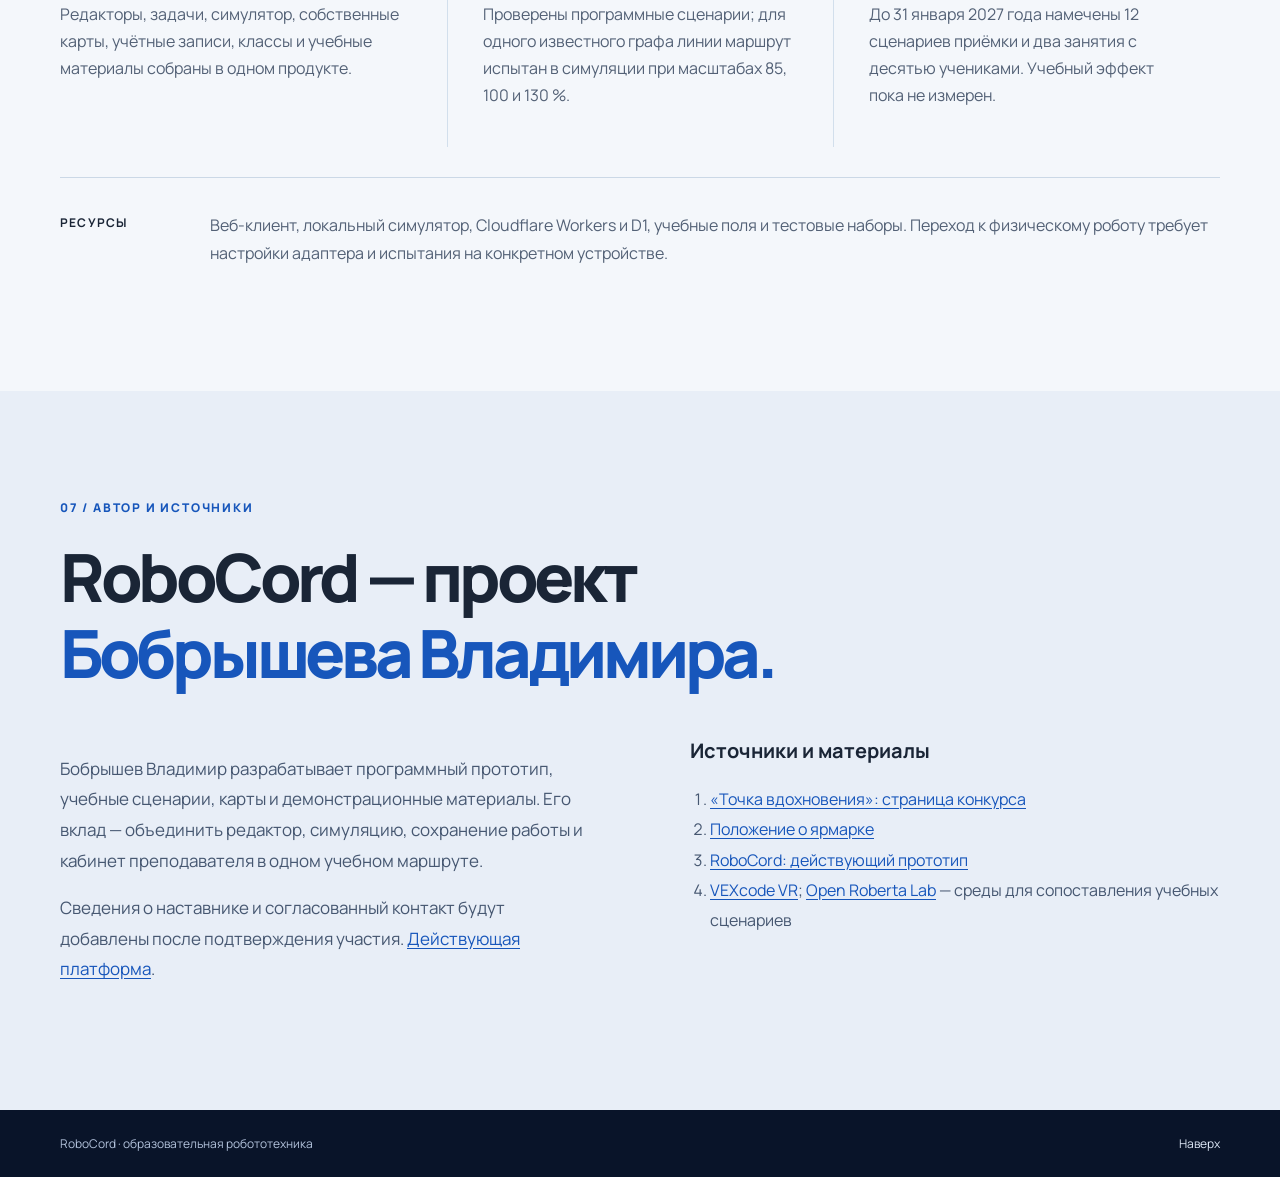
==== commit 208927e2: "Complete contest landing criteria" ====
--- a/competition/inspiration-point/index.html
+++ b/competition/inspiration-point/index.html
@@ -42,6 +42,7 @@
       <div class="section-head"><span class="number">01 / ЗАЧЕМ</span><h2>Ошибку нужно увидеть,<br><em>чтобы её исправить.</em></h2></div>
       <div class="two-col"><p class="large">В робототехнике программа, датчики, карта и движение связаны между собой. Когда робот поворачивает не туда, по одному коду трудно понять причину ошибки.</p><div class="aside"><span class="aside-line"></span><p>Например, робот должен остановиться перед стеной. Он может не заметить её из-за неверного порога датчика, слишком высокой скорости или ошибки в условии. В RoboCord можно увидеть показания и повторить запуск после исправления.</p></div></div>
       <div class="audience"><strong>Для кого</strong><span>Ученики 5–11 классов</span><span>Педагоги и кружки</span><span>Образовательные организации</span></div>
+      <div class="origin-goal"><article><span class="kicker">ИСТОЧНИК ИДЕИ</span><h3>Ошибка как часть обучения</h3><p>Отправной точкой стал знакомый учебный вопрос: почему робот выполнил команду, но не решил задачу? Визуальная проверка движения и датчиков помогает связать строку программы с наблюдаемым действием. Этот принцип определил устройство платформы и сюжет ролика.</p></article><article><span class="kicker">ЦЕЛЬ ПРОЕКТА</span><h3>Проверяемая учебная среда</h3><p>Создать среду, в которой ученик проходит путь от условия и программы до движения робота, видит причину ошибки и исправляет алгоритм. Следующий критерий проверки — 12 технических сценариев и два занятия с участием не менее десяти учеников до 31 января 2027 года.</p></article></div>
     </div></section>
 
     <section class="section dark" id="solution"><div class="wrap">
@@ -82,7 +83,7 @@
 
     <section class="section bottom" id="team"><div class="wrap">
       <div class="section-head"><span class="number">07 / АВТОР И ИСТОЧНИКИ</span><h2>RoboCord — проект<br><em>Бобрышева Владимира.</em></h2></div>
-      <div class="bottom-grid"><div><p>Автор разрабатывает программный прототип, учебный сценарий и материалы демонстрации. Данные наставника будут внесены в конкурсную заявку и на страницу после подтверждения его участия.</p><p class="contact">Курск · <a href="https://www.robocord.site/" target="_blank" rel="noopener">www.robocord.site</a></p></div><div><h3>Источники и материалы</h3><ol><li><a href="https://expotechjunior.ru/inspiration_point" target="_blank" rel="noopener">«Точка вдохновения»: страница конкурса</a></li><li><a href="https://disk.yandex.ru/i/tKNtdREkOqdu2g" target="_blank" rel="noopener">Положение о ярмарке</a></li><li><a href="https://www.robocord.site/" target="_blank" rel="noopener">RoboCord: действующий прототип</a></li><li><a href="https://www.vexrobotics.com/vexcode/vr" target="_blank" rel="noopener">VEXcode VR</a>; <a href="https://lab.open-roberta.org/" target="_blank" rel="noopener">Open Roberta Lab</a> — среды для сопоставления учебных сценариев</li></ol></div></div>
+      <div class="bottom-grid"><div><p>Бобрышев Владимир разрабатывает программный прототип, учебные сценарии, карты и демонстрационные материалы. Его вклад — объединить редактор, симуляцию, сохранение работы и кабинет преподавателя в одном учебном маршруте.</p><p>Сведения о наставнике и согласованный контакт будут добавлены после подтверждения участия. <a href="https://www.robocord.site/" target="_blank" rel="noopener">Действующая платформа</a>.</p></div><div><h3>Источники и материалы</h3><ol><li><a href="https://expotechjunior.ru/inspiration_point" target="_blank" rel="noopener">«Точка вдохновения»: страница конкурса</a></li><li><a href="https://disk.yandex.ru/i/tKNtdREkOqdu2g" target="_blank" rel="noopener">Положение о ярмарке</a></li><li><a href="https://www.robocord.site/" target="_blank" rel="noopener">RoboCord: действующий прототип</a></li><li><a href="https://www.vexrobotics.com/vexcode/vr" target="_blank" rel="noopener">VEXcode VR</a>; <a href="https://lab.open-roberta.org/" target="_blank" rel="noopener">Open Roberta Lab</a> — среды для сопоставления учебных сценариев</li></ol></div></div>
     </div></section>
   </main>
   <footer><div class="wrap footer-inner"><span>RoboCord · образовательная робототехника</span><a href="#top">Наверх</a></div></footer>
--- a/competition/inspiration-point/style.css
+++ b/competition/inspiration-point/style.css
@@ -14,7 +14,8 @@
 @media(max-width:640px){.wrap{width:min(100% - 32px,1160px)}.topbar{padding:12px 16px}.top-link{font-size:11px}.hero-inner{padding:55px 0;min-height:auto}.hero-visual{height:270px}.orbit-one{width:220px;height:220px}.orbit-two{width:285px;height:285px}.track{border-width:6px}.robot-mark{width:65px;height:65px;font-size:36px}.hero-actions{margin-bottom:30px}.meta{gap:8px}.meta span+span:before{margin-right:8px}.two-col,.evidence,.creative-grid,.bottom-grid{grid-template-columns:1fr}.stats{grid-template-columns:1fr;margin:30px 0 55px}.stats div+div{border-left:0;border-top:1px solid var(--line)}.stats div{padding:14px 0}.stats strong{font-size:52px}.steps{grid-template-columns:1fr}.steps article{min-height:auto}.timeline{grid-template-columns:1fr}.timeline>div,.timeline>div+div{border-left:0;border-bottom:1px solid #d2dfec;padding:24px 0}.resources{grid-template-columns:1fr;gap:0}.section{padding:65px 0}.video-shell{margin-bottom:28px}.footer-inner{display:block}.footer-inner>*{display:block;margin-bottom:10px}}
 @media(prefers-reduced-motion:reduce){html{scroll-behavior:auto}}
 .example-card{display:grid;grid-template-columns:.8fr 1.2fr;gap:36px;margin-top:42px;padding:30px;border:1px solid #47658b;background:#10213c}.example-card h3{font-size:25px;line-height:1.25;letter-spacing:-.04em;margin:15px 0 0}.example-card ol{margin:0;padding-left:22px;color:#d4e1f1;line-height:1.65}.example-card li+li{margin-top:9px}.example-card strong{color:#fff}
+.origin-goal{display:grid;grid-template-columns:1fr 1fr;gap:26px;margin-top:58px}.origin-goal article{border-top:2px solid var(--blue);padding:25px 28px 12px 0}.origin-goal article+article{border-top-color:var(--red)}.origin-goal h3{font-size:24px;letter-spacing:-.04em;margin:12px 0}.origin-goal p{color:#536176;line-height:1.7;margin:0}
 .facts-grid{display:grid;grid-template-columns:repeat(2,1fr);gap:0;margin-top:70px;border-top:2px solid #1756bb}.facts-grid article{padding:26px 30px 20px 0;border-bottom:1px solid #d3dfed}.facts-grid article:nth-child(even){border-left:1px solid #d3dfed;padding-left:30px}.facts-grid h3{font-size:19px;margin:0 0 9px;letter-spacing:-.03em}.facts-grid p{margin:0;color:#536176;line-height:1.65;font-size:14px}
 .compare-section{background:#e5ecf6;color:#1a2536}.compare-grid{display:grid;grid-template-columns:repeat(4,1fr);gap:12px}.compare-grid article{padding:24px;background:#f7f9fd;border:1px solid #bfcede;min-height:218px}.compare-grid article.ours{background:#0d1b33;color:#f4f7fb;border-color:#0d1b33;border-top:4px solid #d2253d}.compare-grid h3{font-size:19px;margin:0 0 17px;letter-spacing:-.03em}.compare-grid p{font-size:14px;line-height:1.65;margin:0;color:#536176}.compare-grid .ours p{color:#c9d8eb}.compare-note{font-size:13px;color:#526279;line-height:1.65;margin-top:22px;max-width:800px}
 @media(max-width:980px){.compare-grid{grid-template-columns:repeat(2,1fr)}}
-@media(max-width:640px){.example-card,.facts-grid,.compare-grid{grid-template-columns:1fr}.facts-grid article:nth-child(even){border-left:0;padding-left:0}.example-card{padding:20px}.facts-grid{margin-top:45px}}
+@media(max-width:640px){.example-card,.facts-grid,.compare-grid,.origin-goal{grid-template-columns:1fr}.facts-grid article:nth-child(even){border-left:0;padding-left:0}.example-card{padding:20px}.facts-grid{margin-top:45px}.origin-goal{margin-top:42px}}
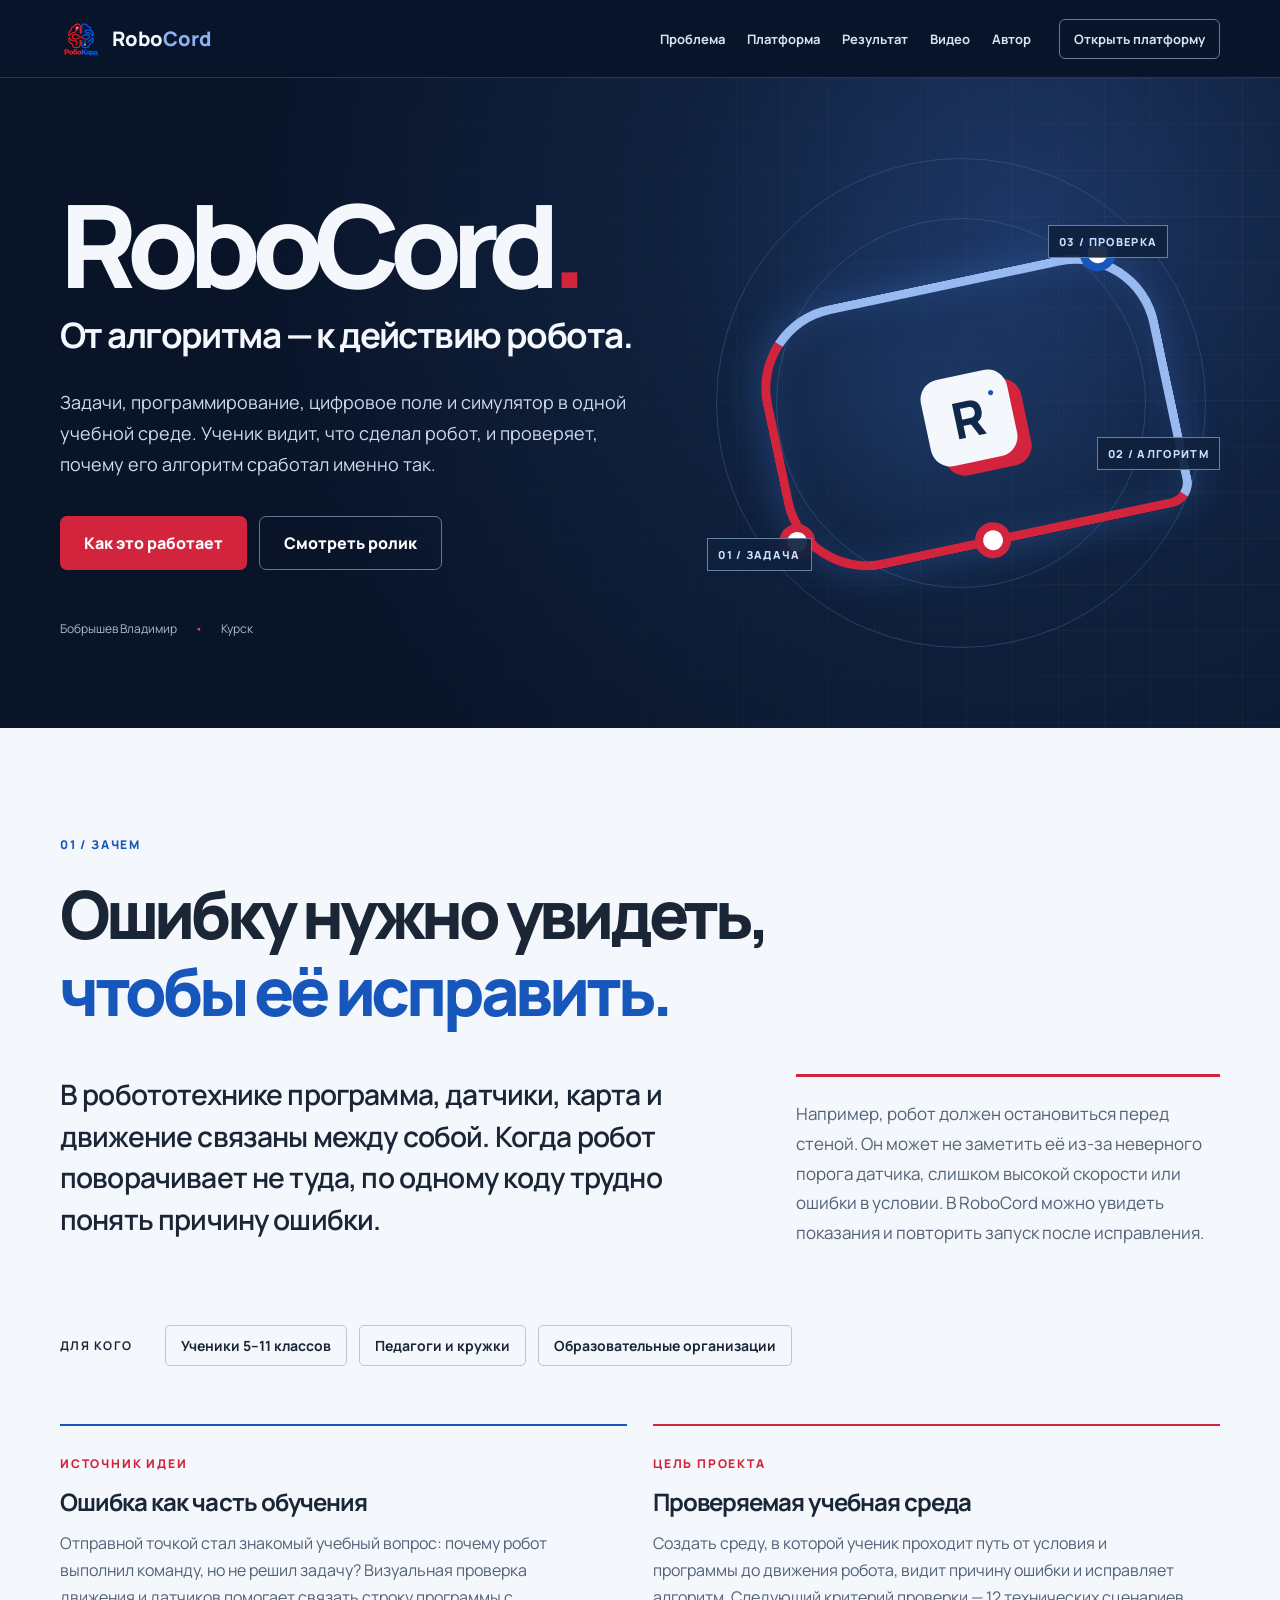
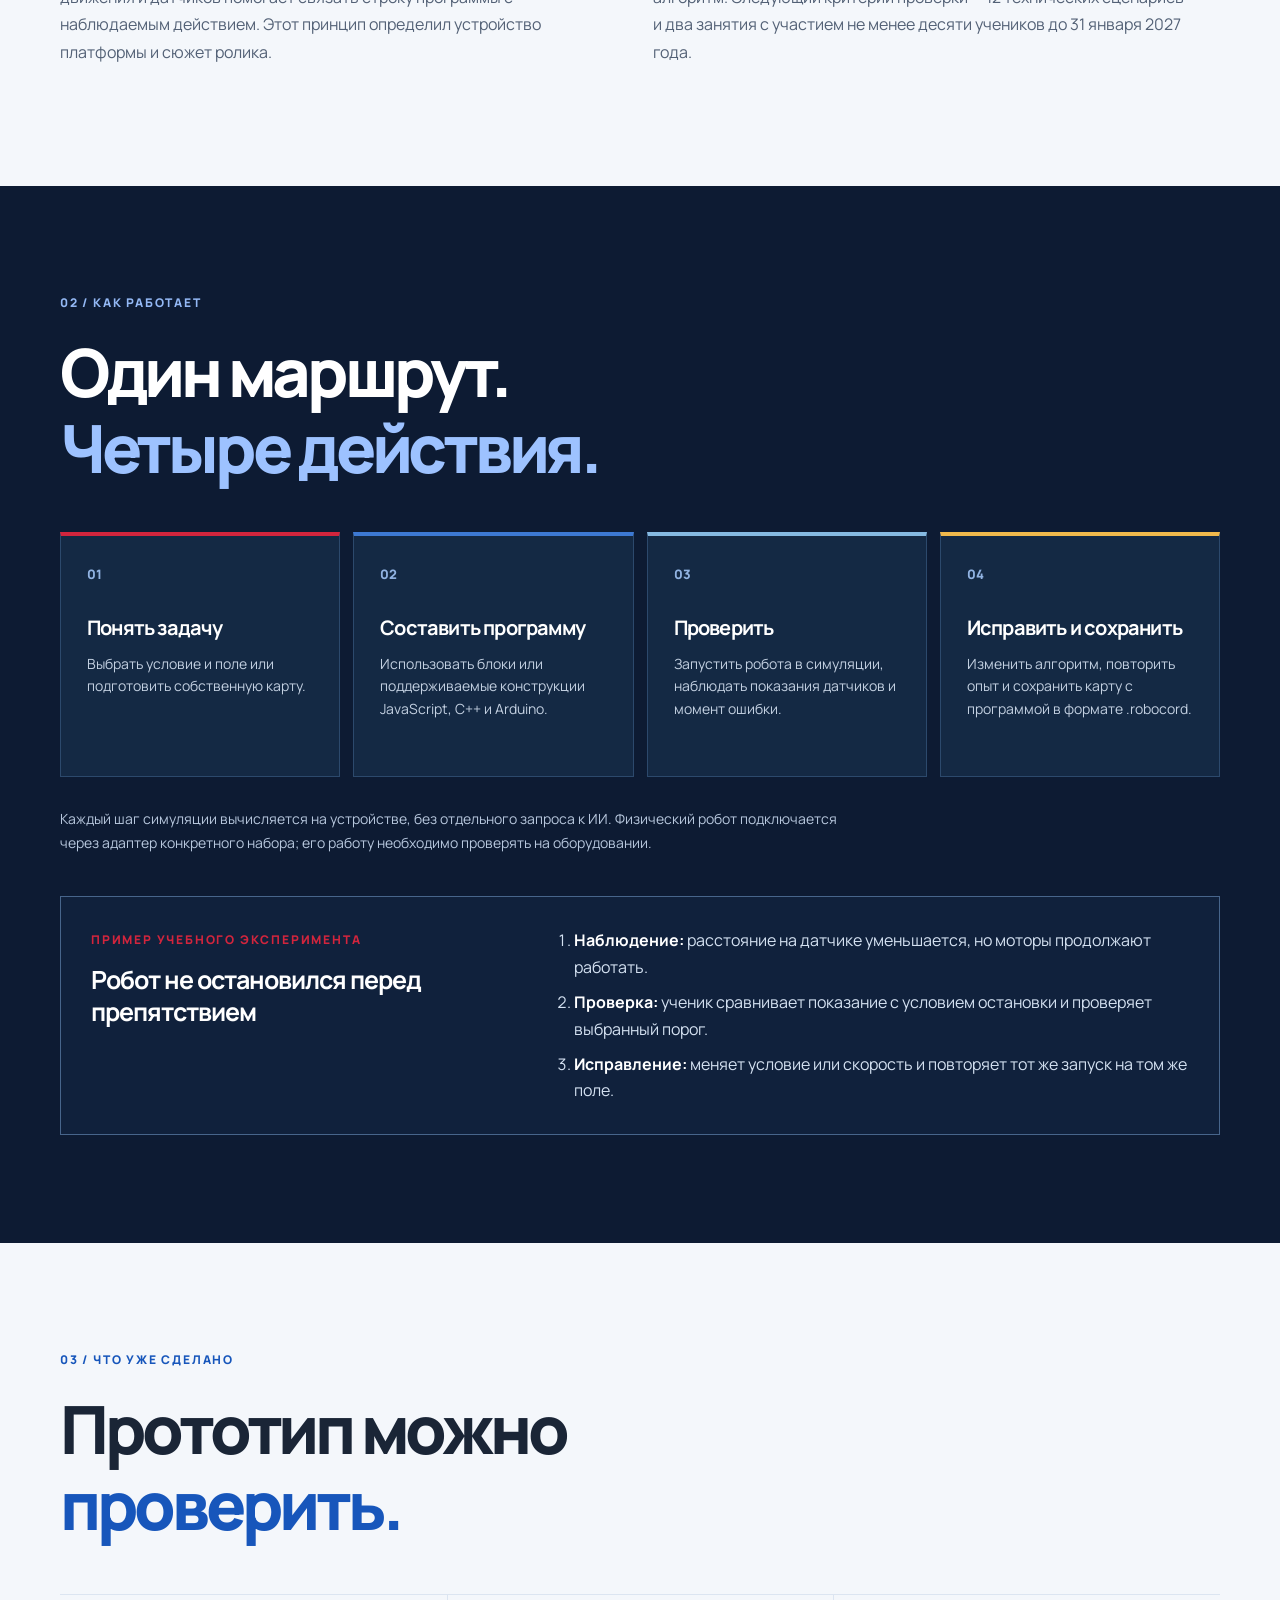
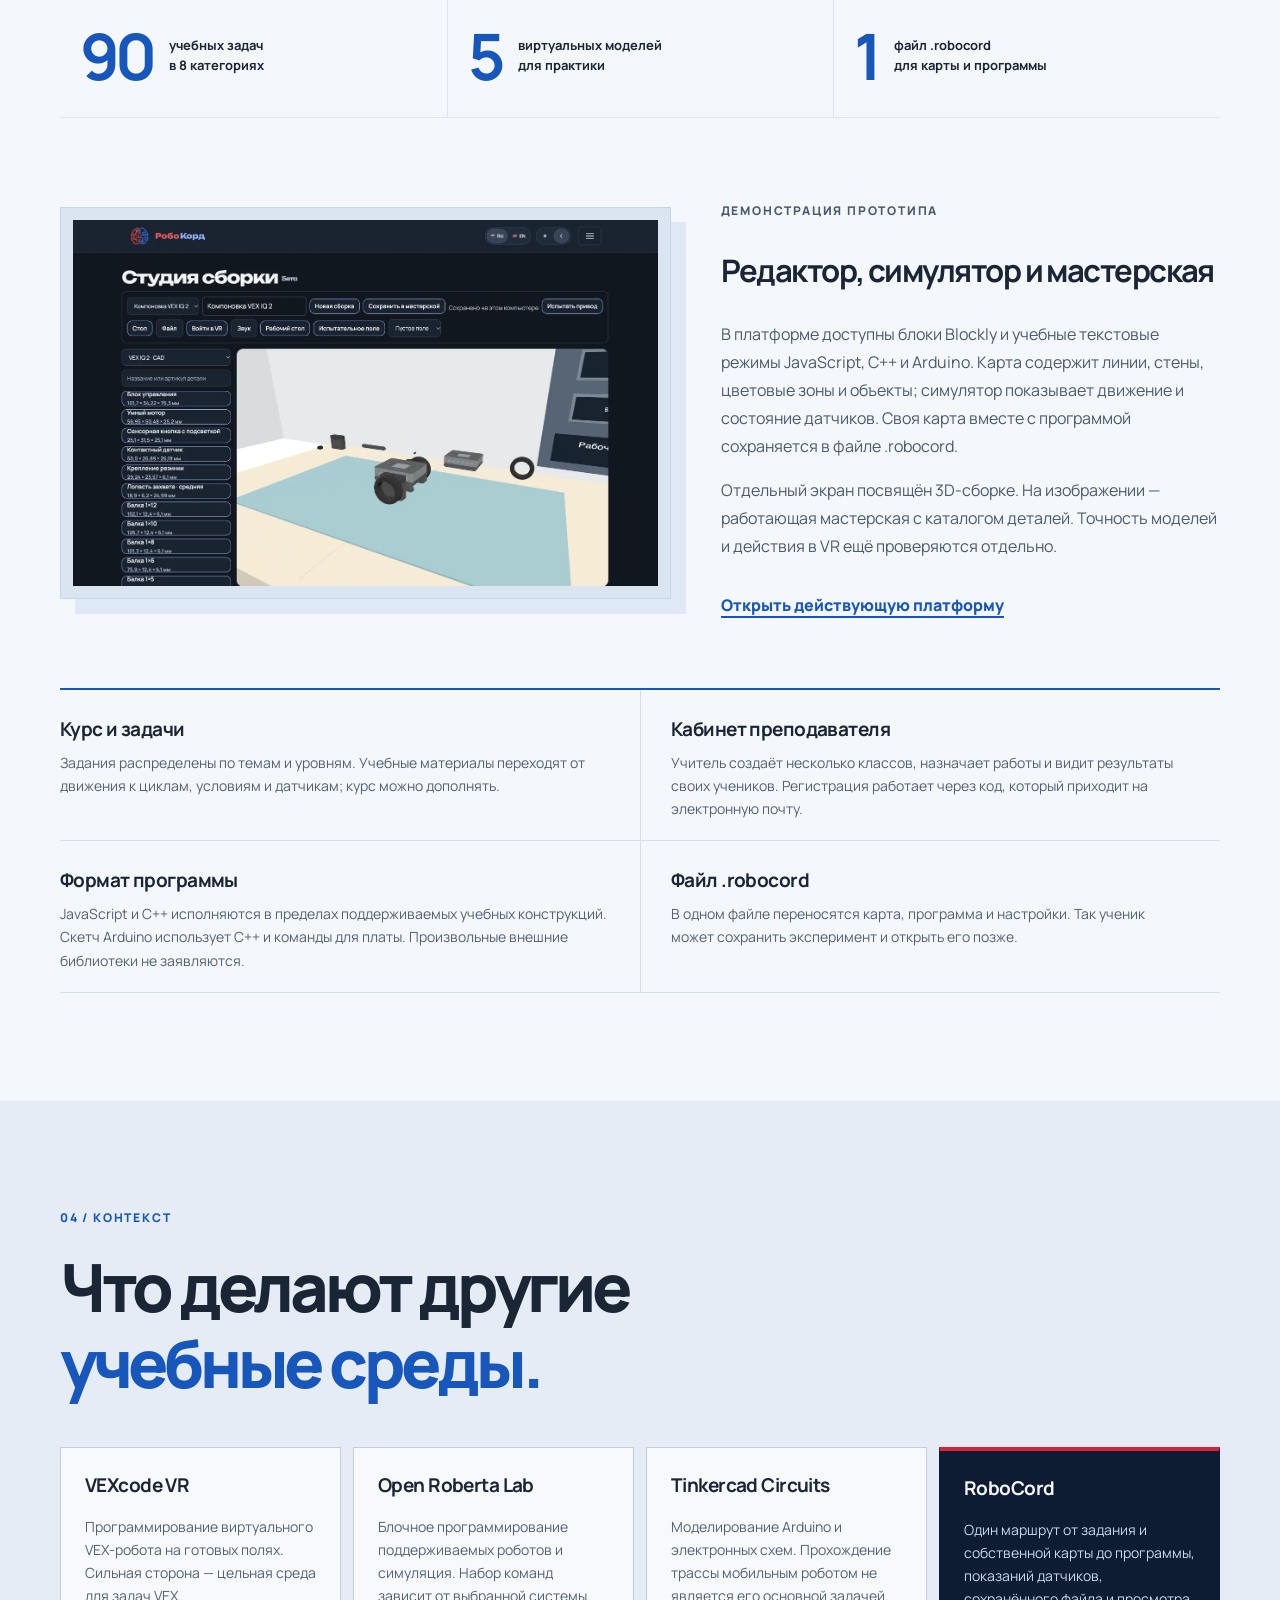
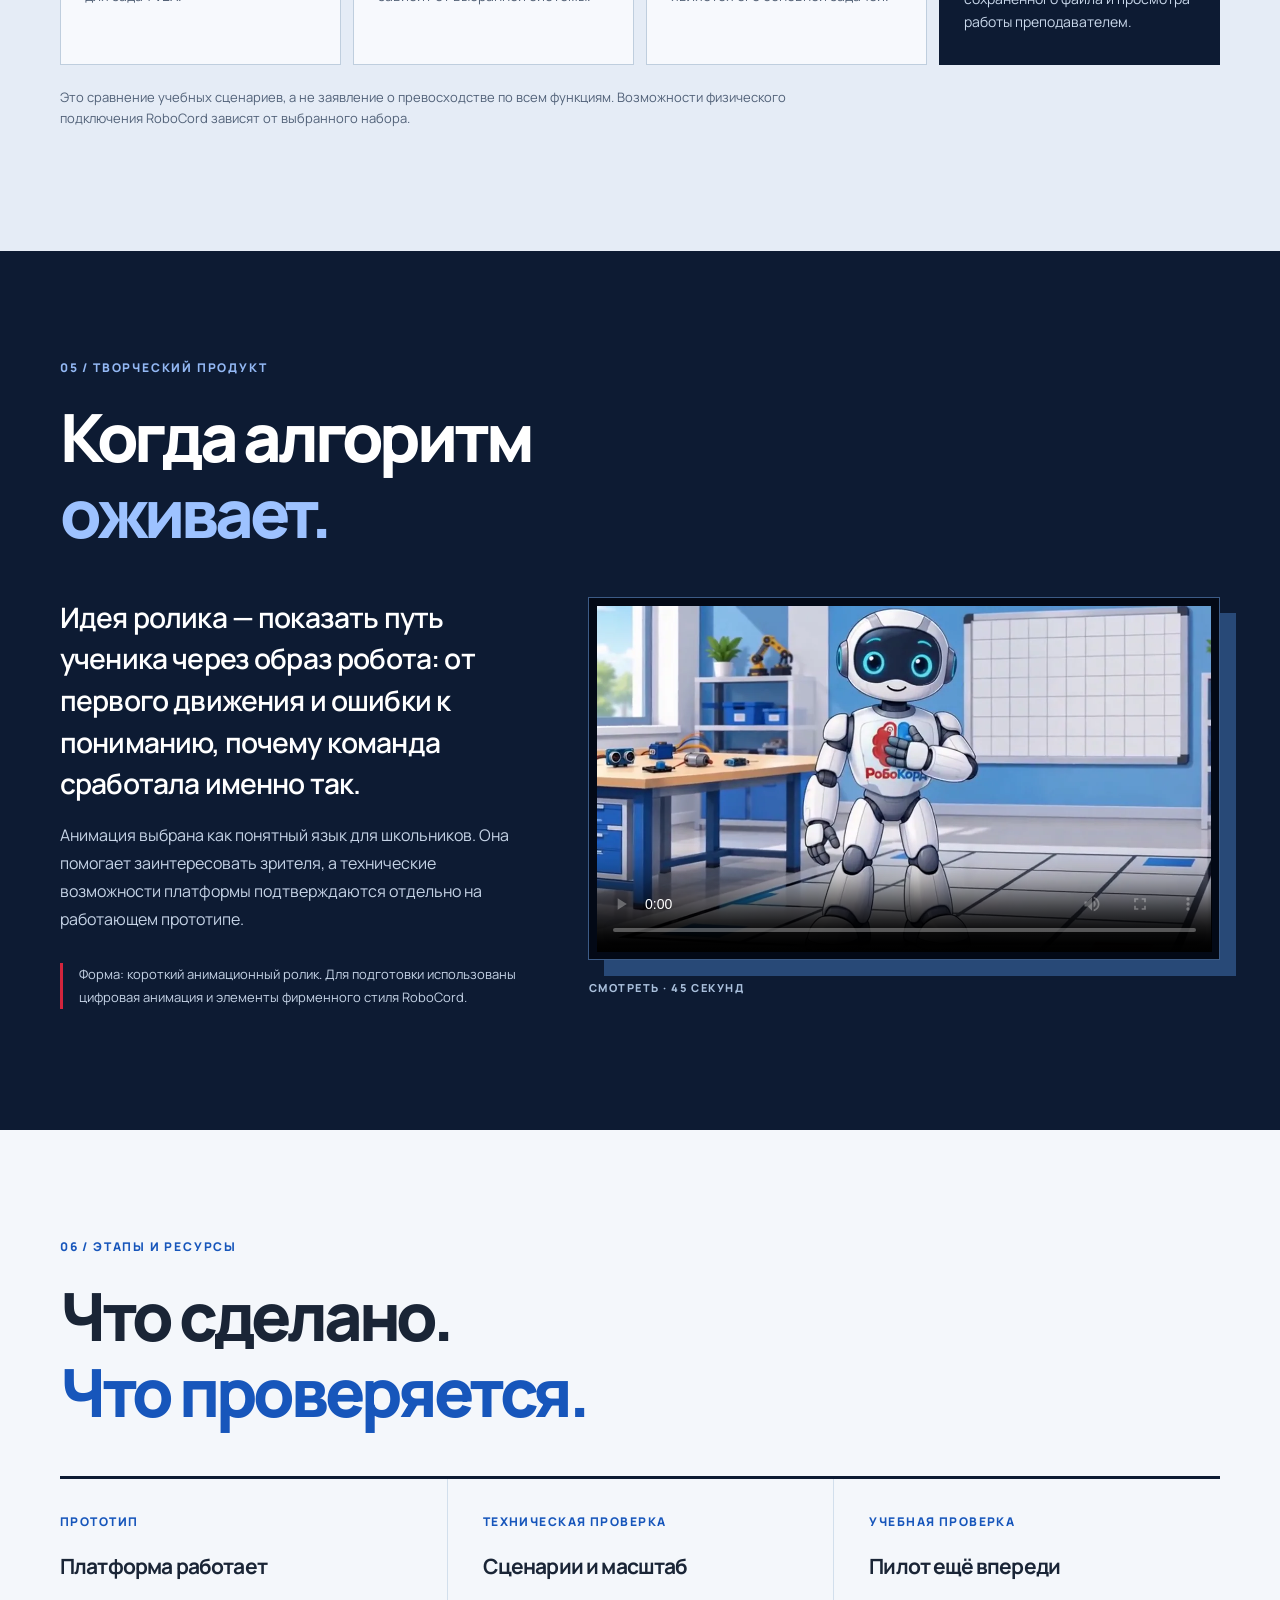
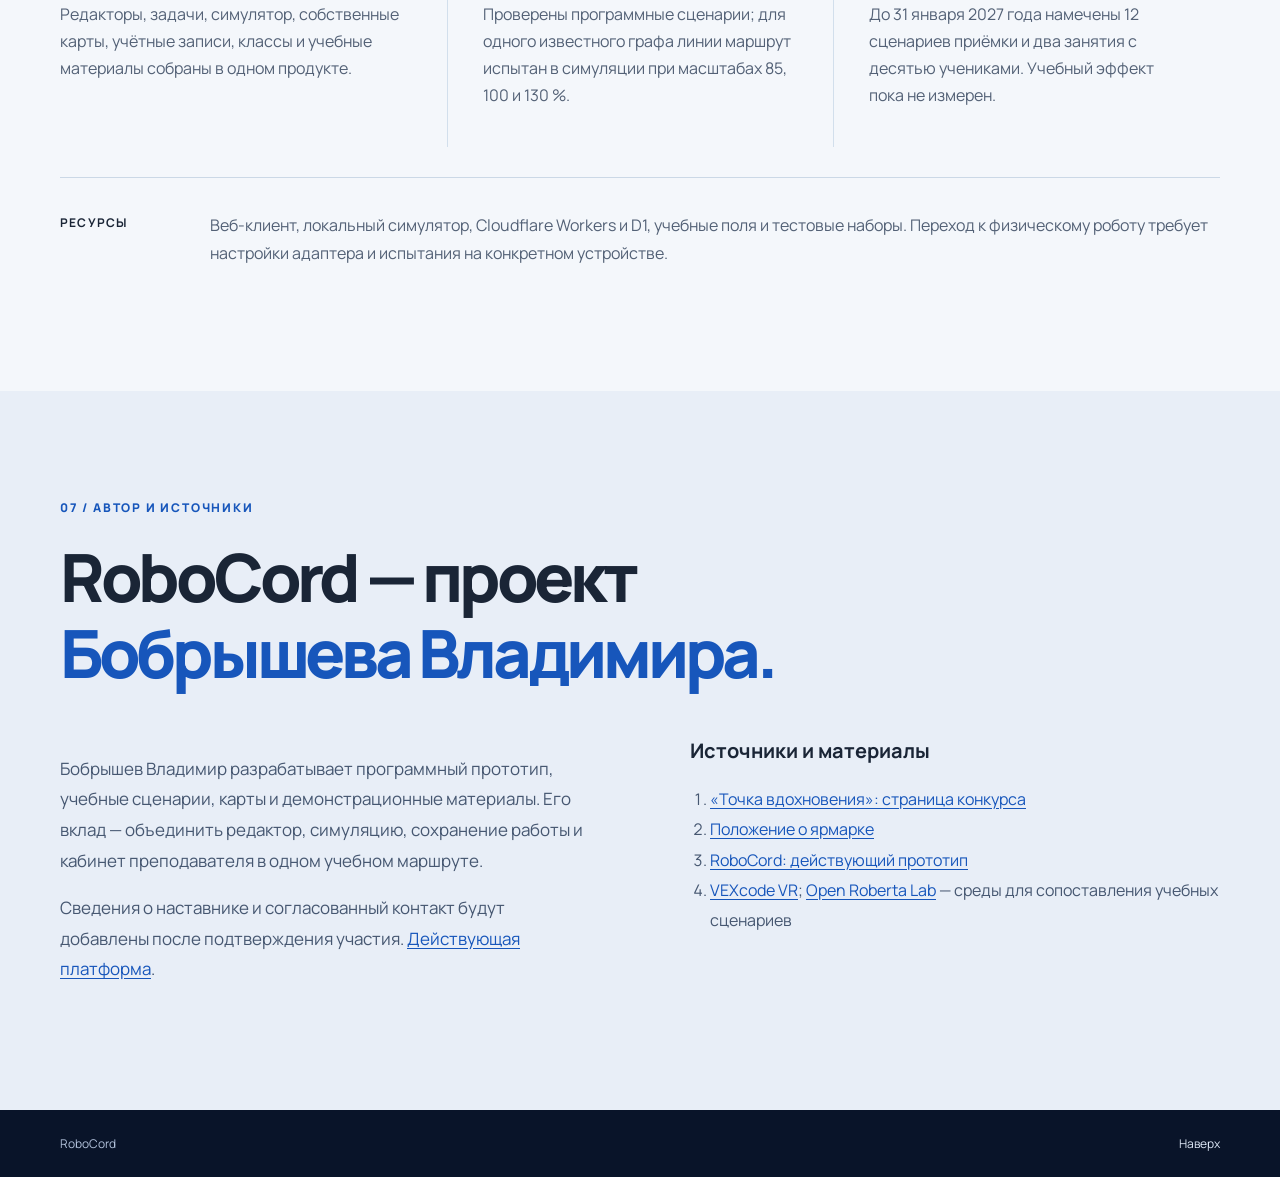
==== commit d3d18284: "Simplify competition page footer" ====
--- a/competition/inspiration-point/index.html
+++ b/competition/inspiration-point/index.html
@@ -86,6 +86,6 @@
       <div class="bottom-grid"><div><p>Бобрышев Владимир разрабатывает программный прототип, учебные сценарии, карты и демонстрационные материалы. Его вклад — объединить редактор, симуляцию, сохранение работы и кабинет преподавателя в одном учебном маршруте.</p><p>Сведения о наставнике и согласованный контакт будут добавлены после подтверждения участия. <a href="https://www.robocord.site/" target="_blank" rel="noopener">Действующая платформа</a>.</p></div><div><h3>Источники и материалы</h3><ol><li><a href="https://expotechjunior.ru/inspiration_point" target="_blank" rel="noopener">«Точка вдохновения»: страница конкурса</a></li><li><a href="https://disk.yandex.ru/i/tKNtdREkOqdu2g" target="_blank" rel="noopener">Положение о ярмарке</a></li><li><a href="https://www.robocord.site/" target="_blank" rel="noopener">RoboCord: действующий прототип</a></li><li><a href="https://www.vexrobotics.com/vexcode/vr" target="_blank" rel="noopener">VEXcode VR</a>; <a href="https://lab.open-roberta.org/" target="_blank" rel="noopener">Open Roberta Lab</a> — среды для сопоставления учебных сценариев</li></ol></div></div>
     </div></section>
   </main>
-  <footer><div class="wrap footer-inner"><span>RoboCord · образовательная робототехника</span><a href="#top">Наверх</a></div></footer>
+  <footer><div class="wrap footer-inner"><span>RoboCord</span><a href="#top">Наверх</a></div></footer>
 </body>
 </html>
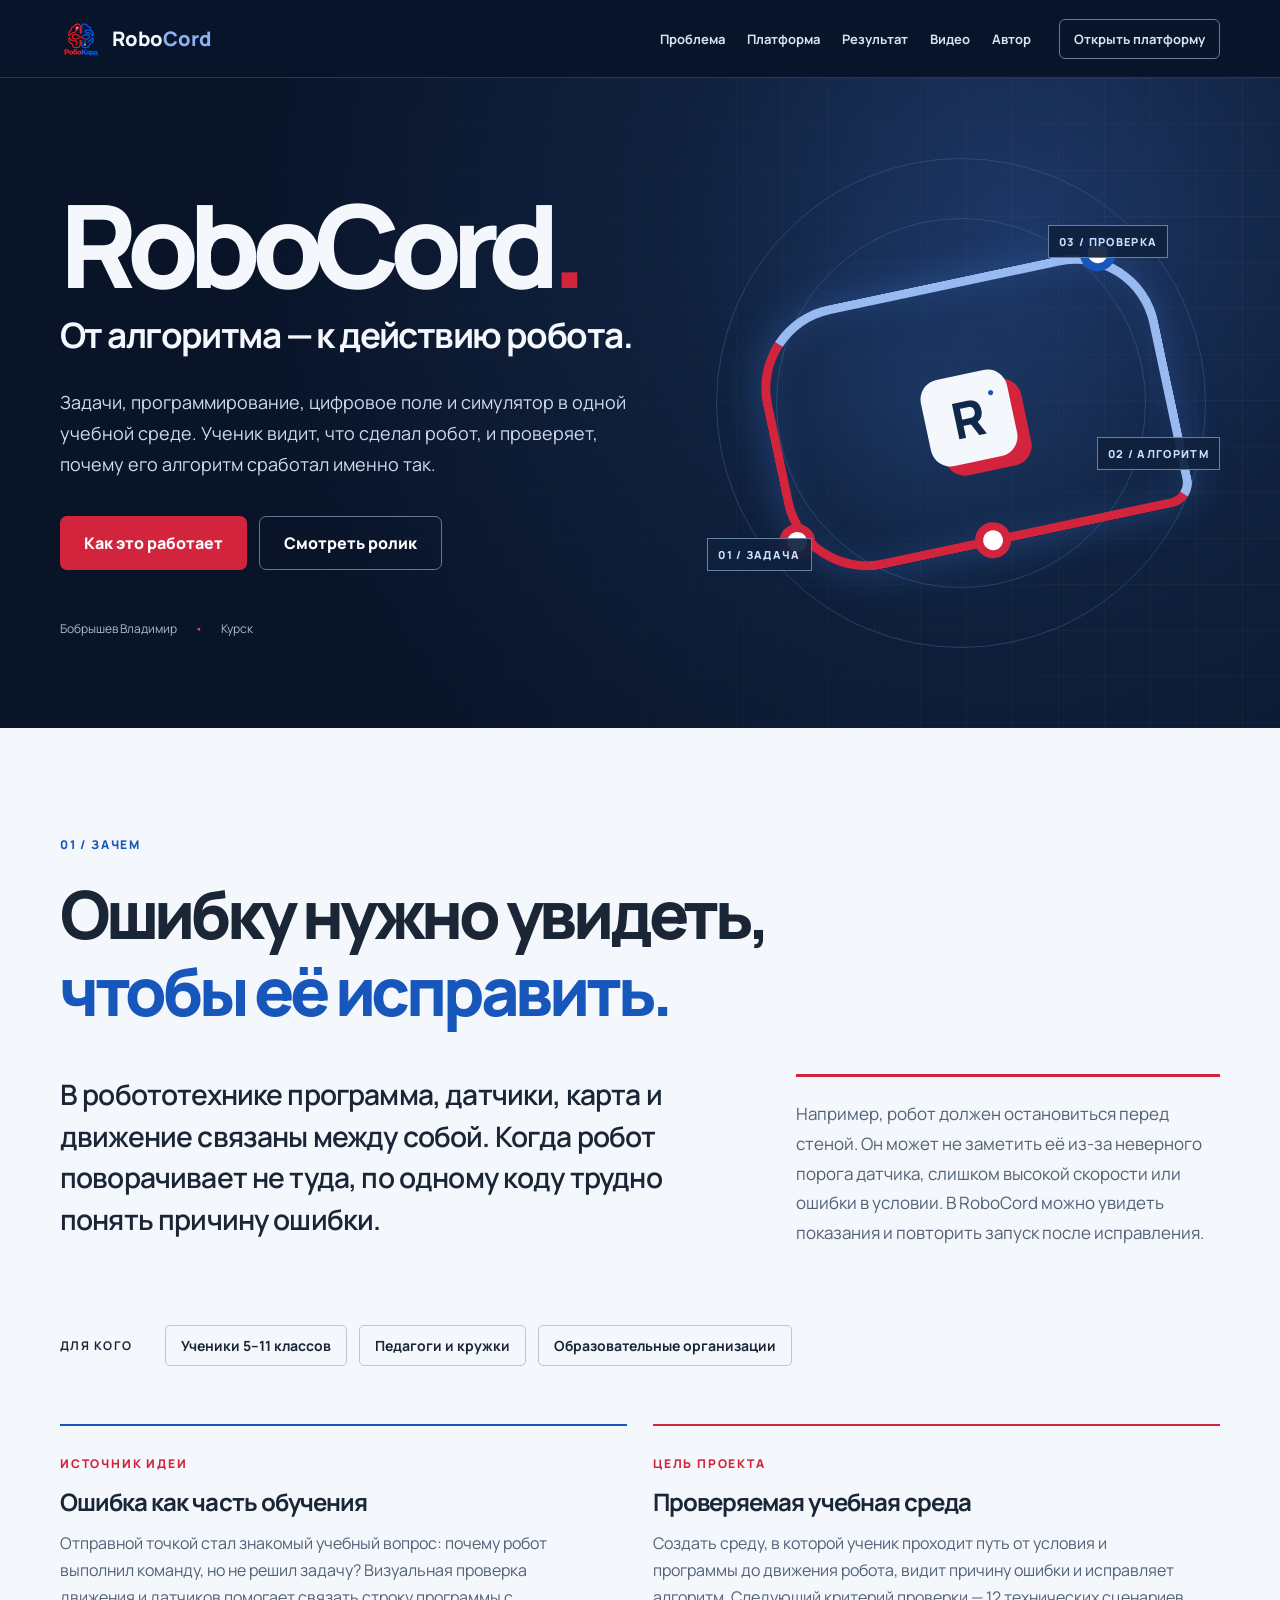
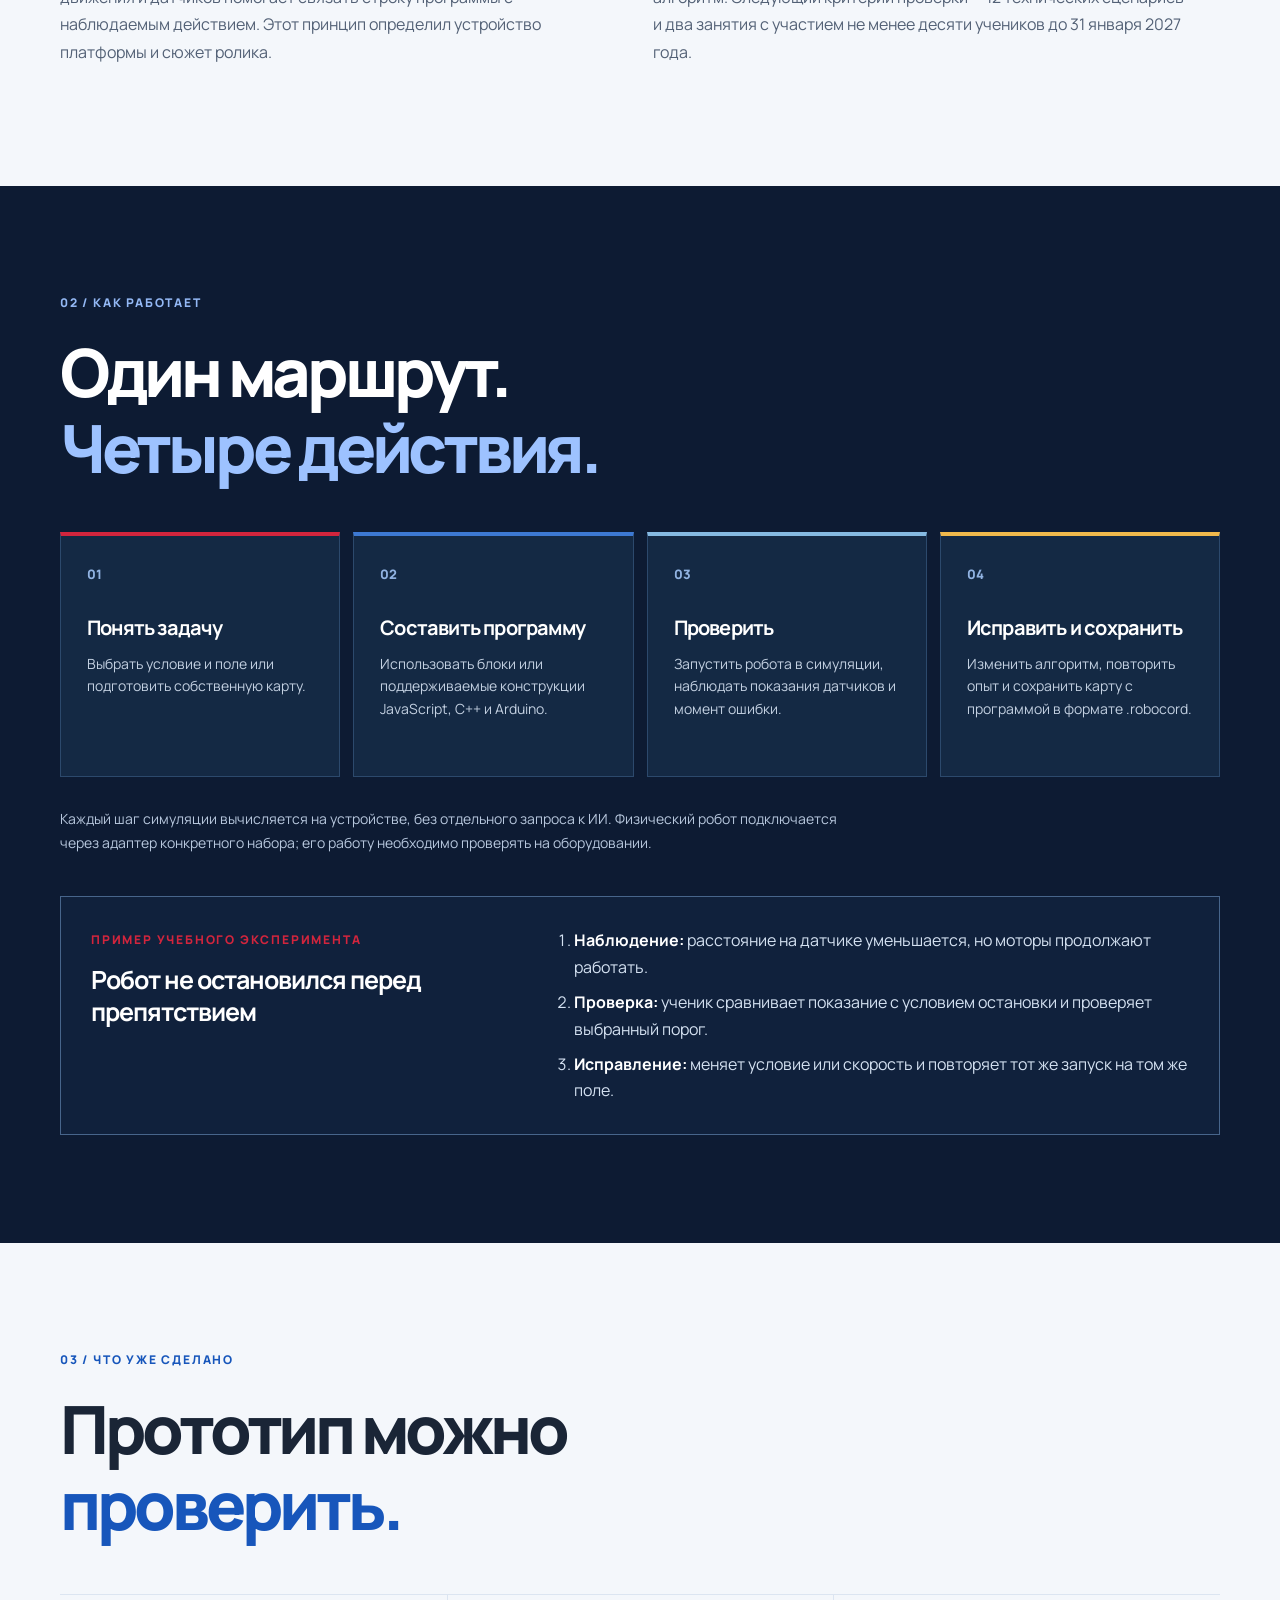
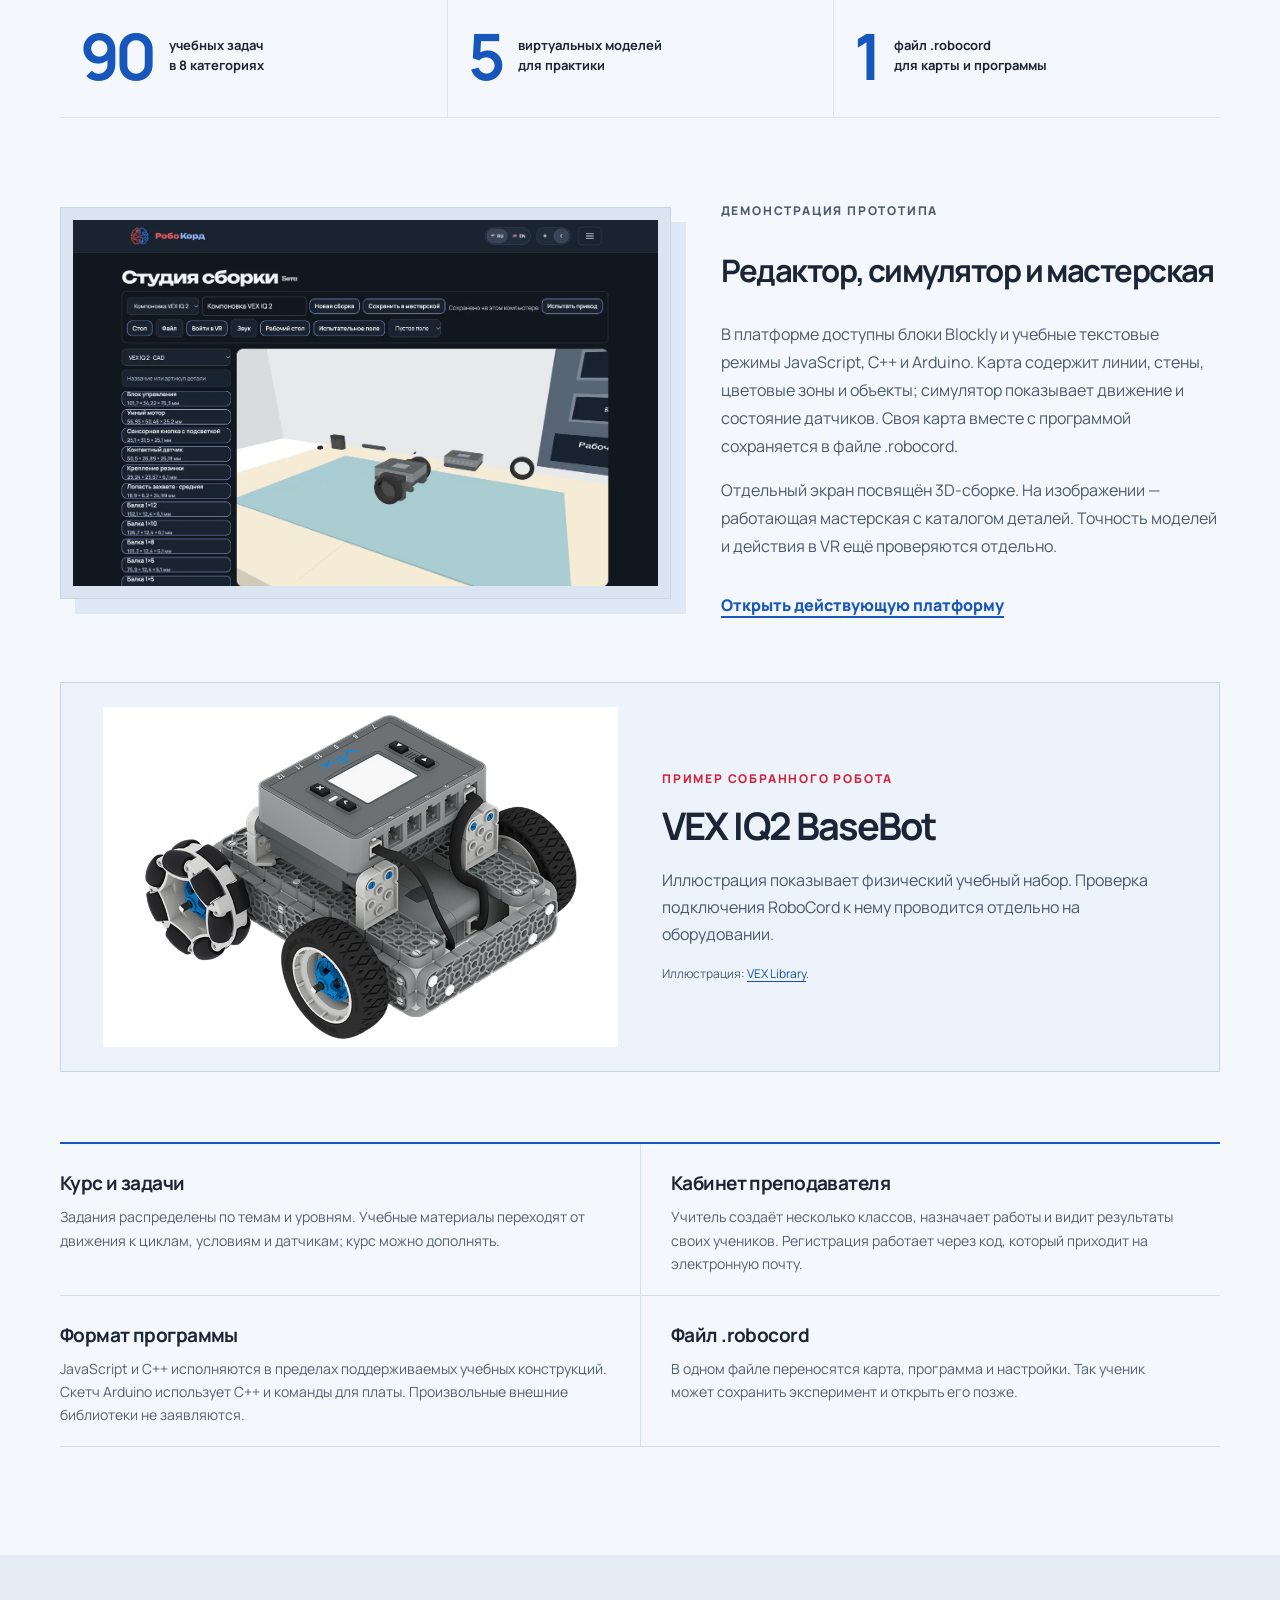
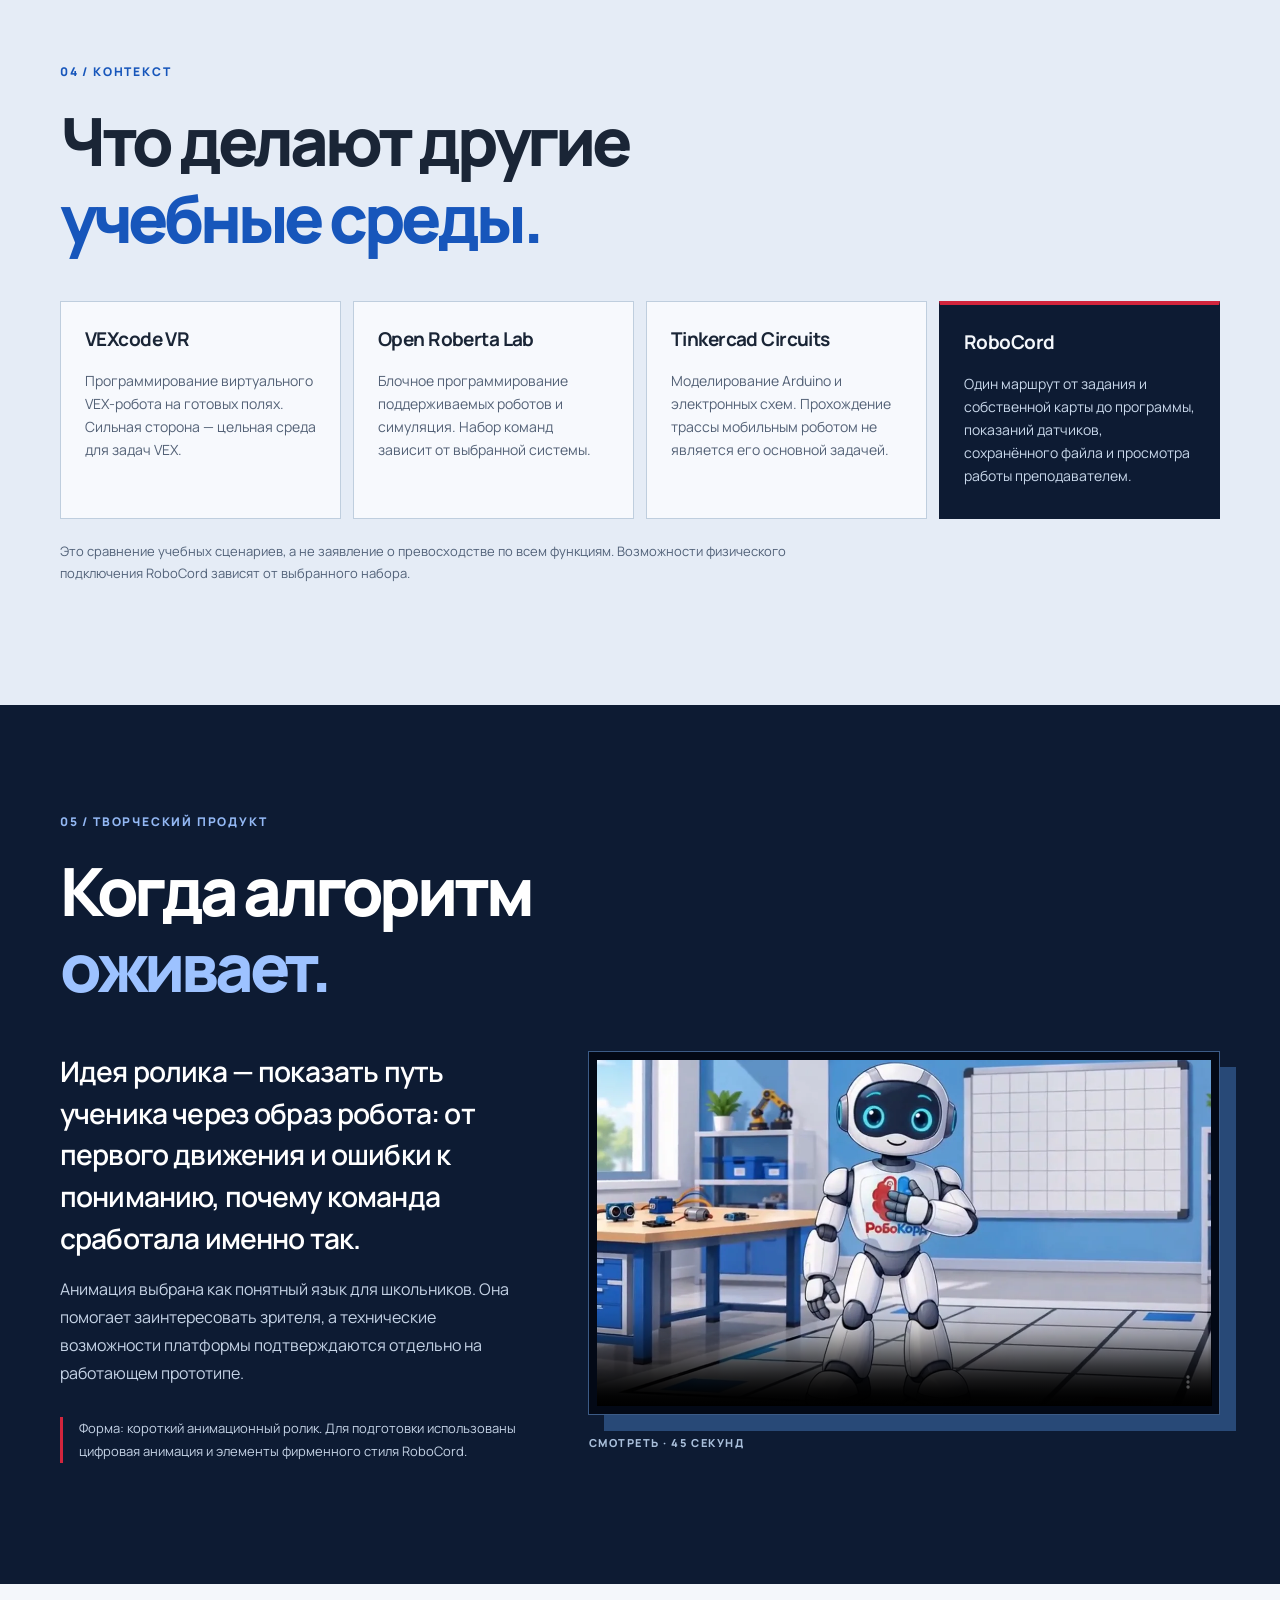
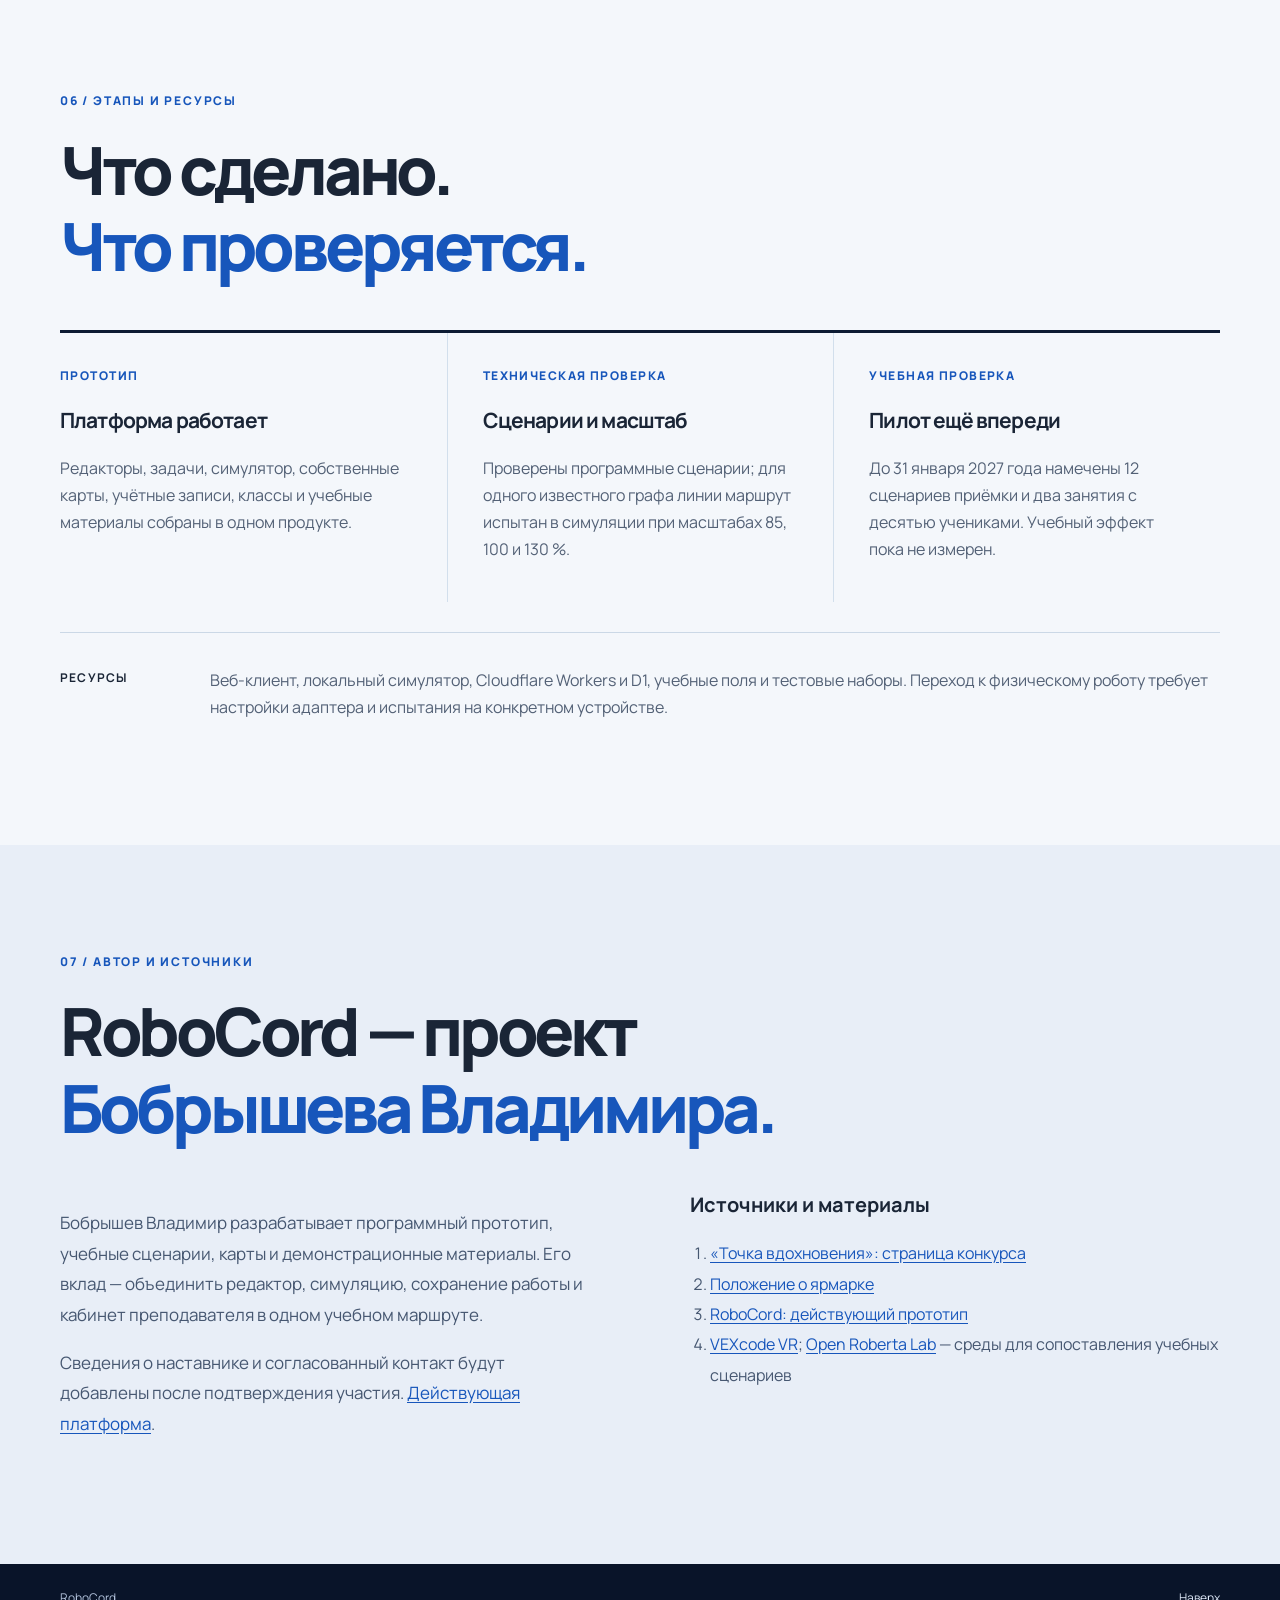
==== commit e3949669: "Show assembled VEX IQ2 example on contest page" ====
--- a/competition/inspiration-point/index.html
+++ b/competition/inspiration-point/index.html
@@ -61,6 +61,7 @@
       <div class="section-head"><span class="number">03 / ЧТО УЖЕ СДЕЛАНО</span><h2>Прототип можно<br><em>проверить.</em></h2></div>
       <div class="stats"><div><strong>90</strong><span>учебных задач<br>в 8 категориях</span></div><div><strong>5</strong><span>виртуальных моделей<br>для практики</span></div><div><strong>1</strong><span>файл .robocord<br>для карты и программы</span></div></div>
       <div class="evidence"><div class="evidence-image"><img src="./assets/cad.webp" alt="Экран RoboCord: каталог деталей и 3D-сборка учебного робота" loading="lazy"></div><div class="evidence-copy"><p class="kicker">ДЕМОНСТРАЦИЯ ПРОТОТИПА</p><h3>Редактор, симулятор и мастерская</h3><p>В платформе доступны блоки Blockly и учебные текстовые режимы JavaScript, C++ и Arduino. Карта содержит линии, стены, цветовые зоны и объекты; симулятор показывает движение и состояние датчиков. Своя карта вместе с программой сохраняется в файле .robocord.</p><p>Отдельный экран посвящён 3D-сборке. На изображении — работающая мастерская с каталогом деталей. Точность моделей и действия в VR ещё проверяются отдельно.</p><a class="inline-link" href="https://www.robocord.site/" target="_blank" rel="noopener">Открыть действующую платформу</a></div></div>
+      <figure class="kit-example"><div class="kit-image"><img src="./assets/vex-iq2-basebot.png" alt="Пример собранного робота VEX IQ второго поколения: BaseBot" loading="lazy"></div><figcaption><p class="kicker">ПРИМЕР СОБРАННОГО РОБОТА</p><h3>VEX IQ2 BaseBot</h3><p>Иллюстрация показывает физический учебный набор. Проверка подключения RoboCord к нему проводится отдельно на оборудовании.</p><p class="kit-credit">Иллюстрация: <a href="https://kb.vex.com/hc/en-us/articles/4463836707476-Building-Your-First-Robot-with-VEX-IQ-2nd-gen" target="_blank" rel="noopener">VEX Library</a>.</p></figcaption></figure>
       <div class="facts-grid"><article><h3>Курс и задачи</h3><p>Задания распределены по темам и уровням. Учебные материалы переходят от движения к циклам, условиям и датчикам; курс можно дополнять.</p></article><article><h3>Кабинет преподавателя</h3><p>Учитель создаёт несколько классов, назначает работы и видит результаты своих учеников. Регистрация работает через код, который приходит на электронную почту.</p></article><article><h3>Формат программы</h3><p>JavaScript и C++ исполняются в пределах поддерживаемых учебных конструкций. Скетч Arduino использует C++ и команды для платы. Произвольные внешние библиотеки не заявляются.</p></article><article><h3>Файл .robocord</h3><p>В одном файле переносятся карта, программа и настройки. Так ученик может сохранить эксперимент и открыть его позже.</p></article></div>
     </div></section>
 
--- a/competition/inspiration-point/style.css
+++ b/competition/inspiration-point/style.css
@@ -19,3 +19,4 @@
 .compare-section{background:#e5ecf6;color:#1a2536}.compare-grid{display:grid;grid-template-columns:repeat(4,1fr);gap:12px}.compare-grid article{padding:24px;background:#f7f9fd;border:1px solid #bfcede;min-height:218px}.compare-grid article.ours{background:#0d1b33;color:#f4f7fb;border-color:#0d1b33;border-top:4px solid #d2253d}.compare-grid h3{font-size:19px;margin:0 0 17px;letter-spacing:-.03em}.compare-grid p{font-size:14px;line-height:1.65;margin:0;color:#536176}.compare-grid .ours p{color:#c9d8eb}.compare-note{font-size:13px;color:#526279;line-height:1.65;margin-top:22px;max-width:800px}
 @media(max-width:980px){.compare-grid{grid-template-columns:repeat(2,1fr)}}
 @media(max-width:640px){.example-card,.facts-grid,.compare-grid,.origin-goal{grid-template-columns:1fr}.facts-grid article:nth-child(even){border-left:0;padding-left:0}.example-card{padding:20px}.facts-grid{margin-top:45px}.origin-goal{margin-top:42px}}
+.kit-example{display:grid;grid-template-columns:minmax(0,1fr) minmax(0,1fr);gap:44px;align-items:center;margin:64px 0 0;padding:24px 42px;background:#edf3fa;border:1px solid #c8d7e8}.kit-image{display:grid;place-items:center;min-height:300px;background:#fff}.kit-image img{display:block;width:min(100%,440px);height:auto}.kit-example h3{font-size:clamp(26px,3vw,38px);margin:12px 0 16px;letter-spacing:-.05em}.kit-example figcaption>p:not(.kicker){line-height:1.7;color:#465a73}.kit-example .kit-credit{font-size:12px}.kit-example .kit-credit a{color:#1452aa;text-underline-offset:3px}@media(max-width:640px){.kit-example{grid-template-columns:1fr;gap:24px;padding:16px;margin-top:40px}.kit-image{min-height:220px}}
